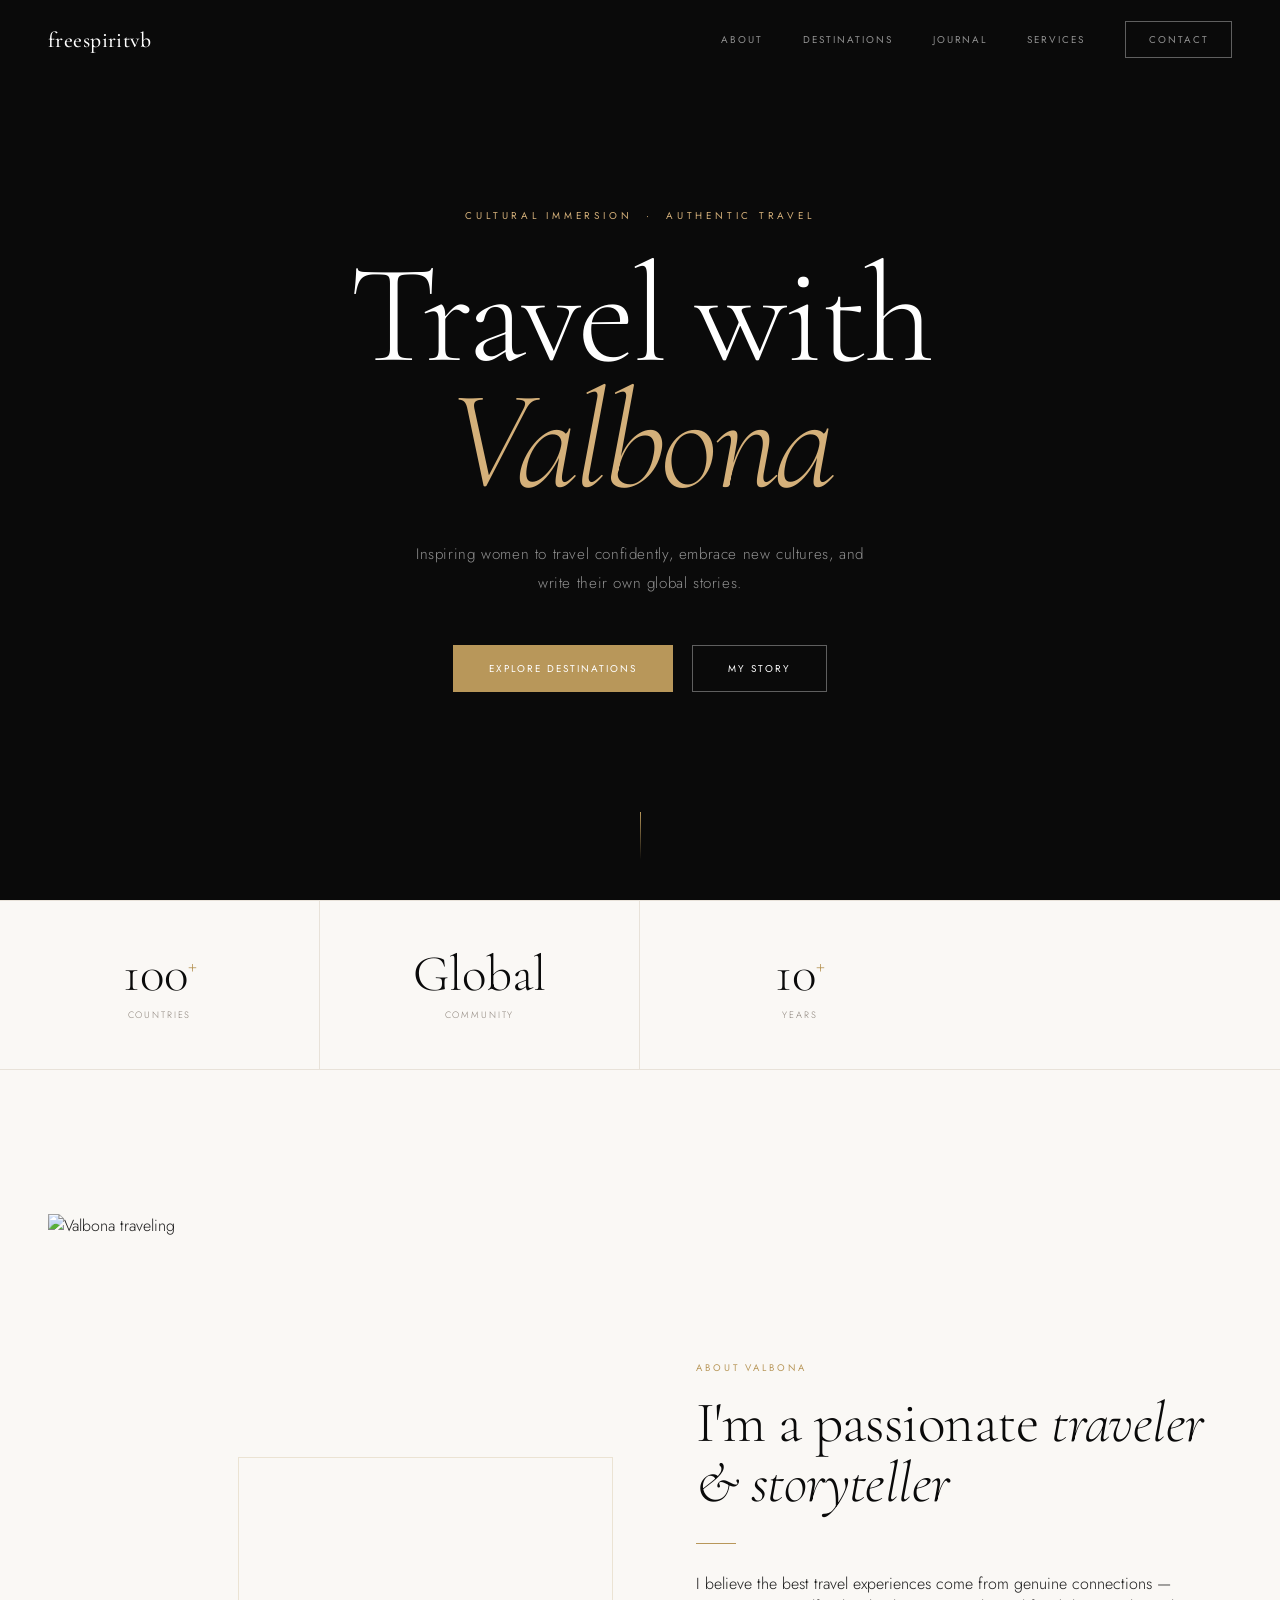
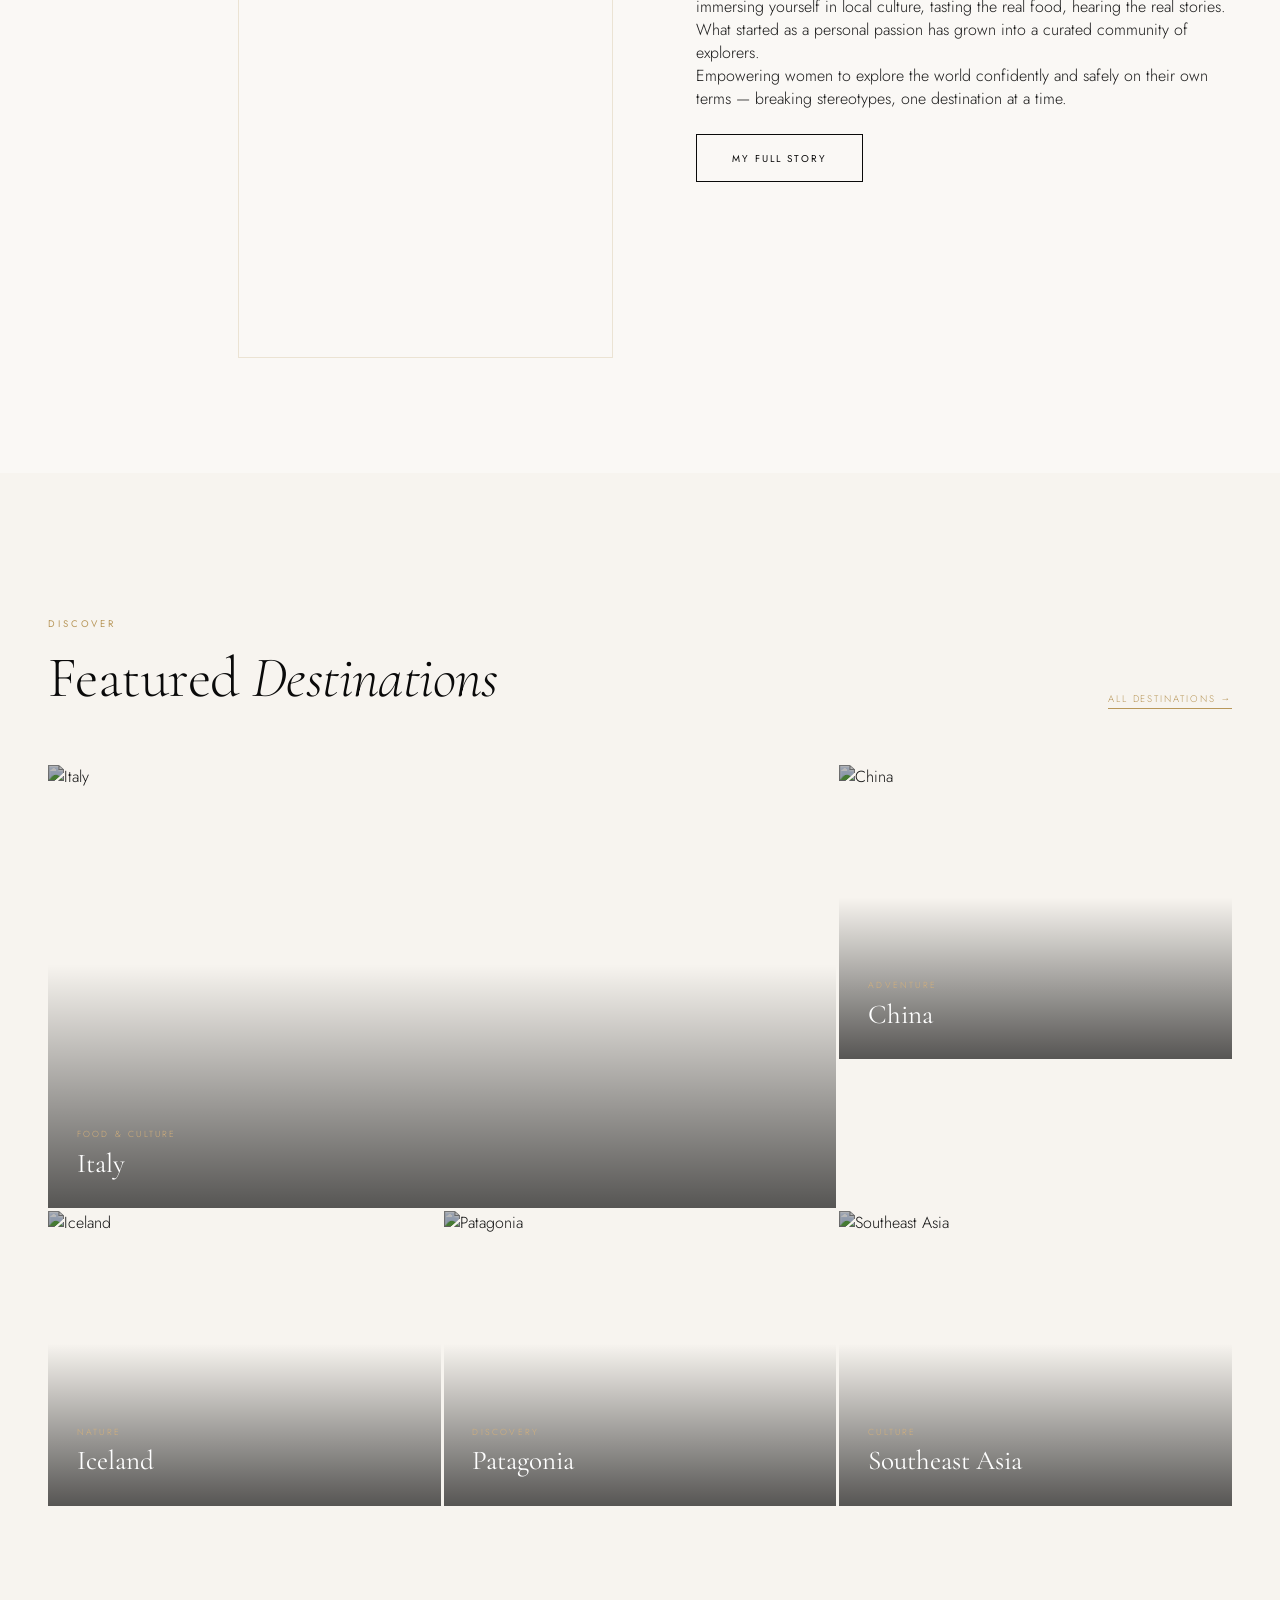
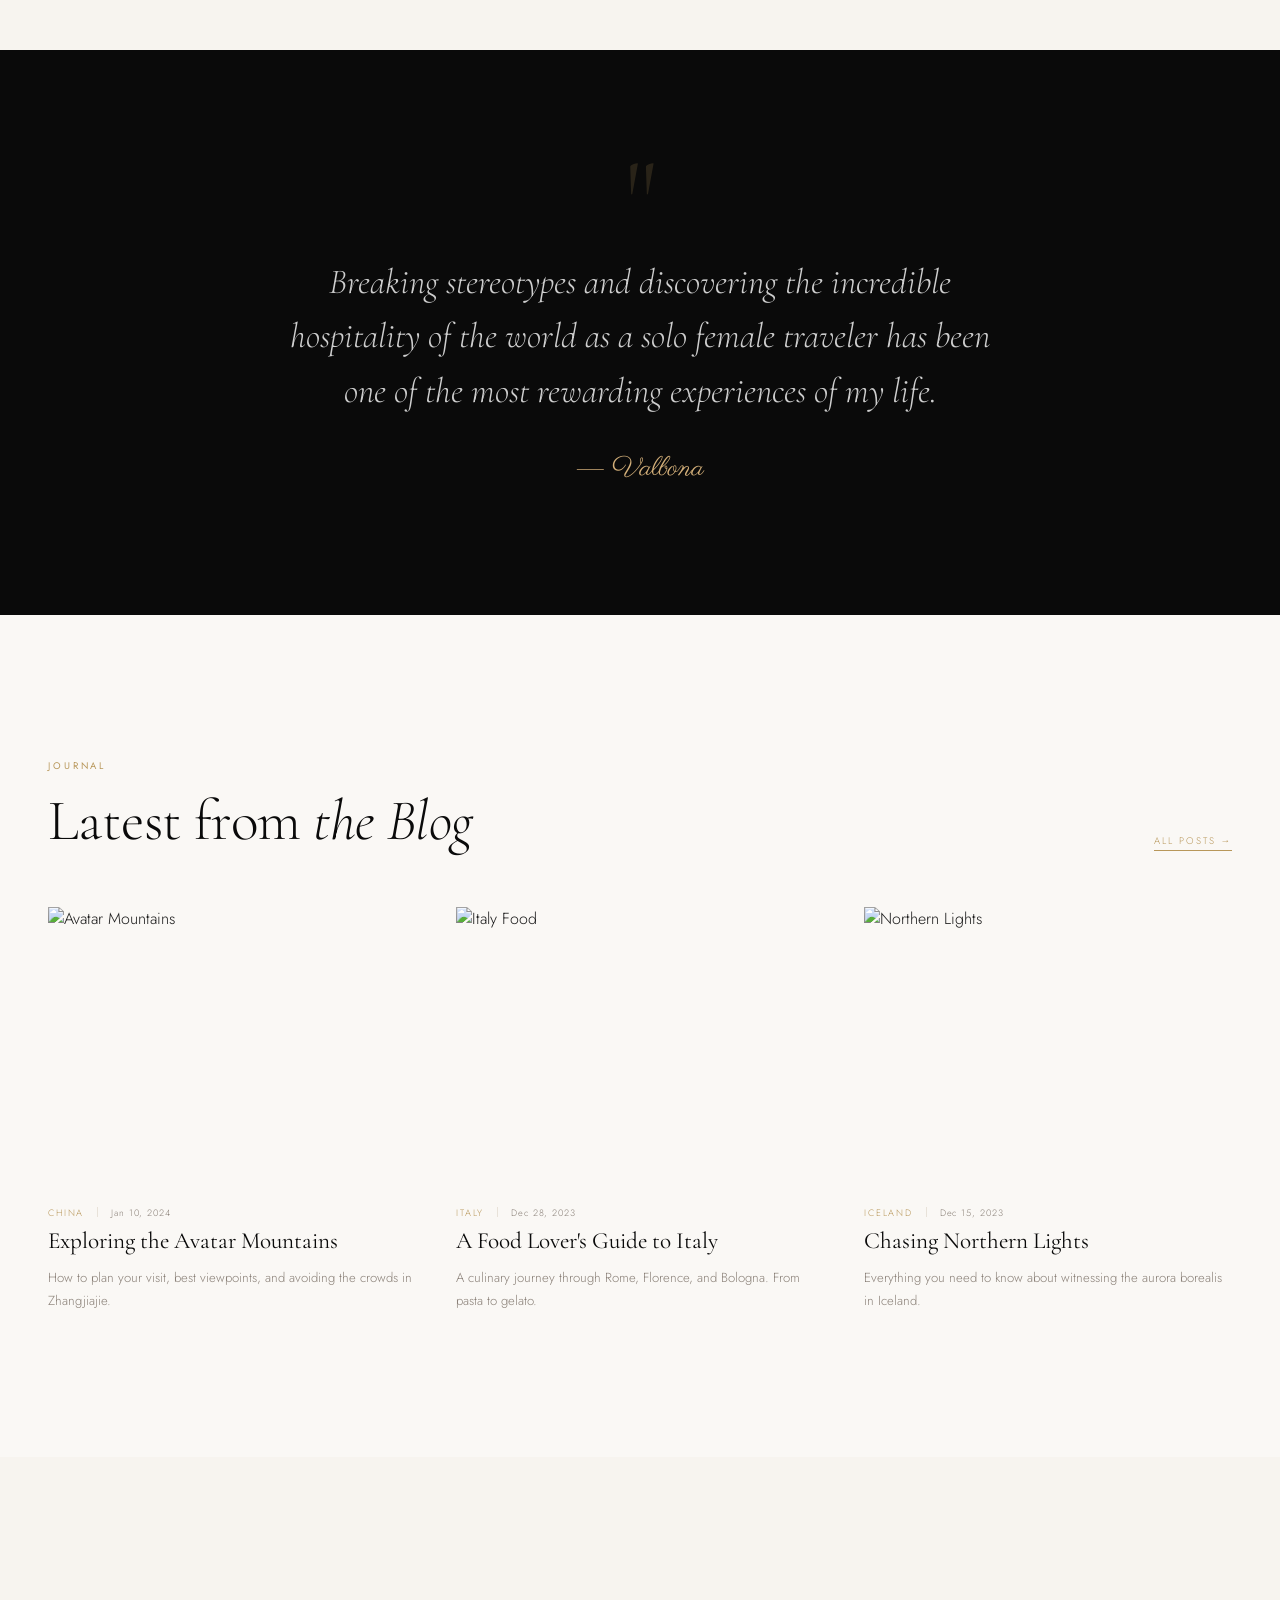
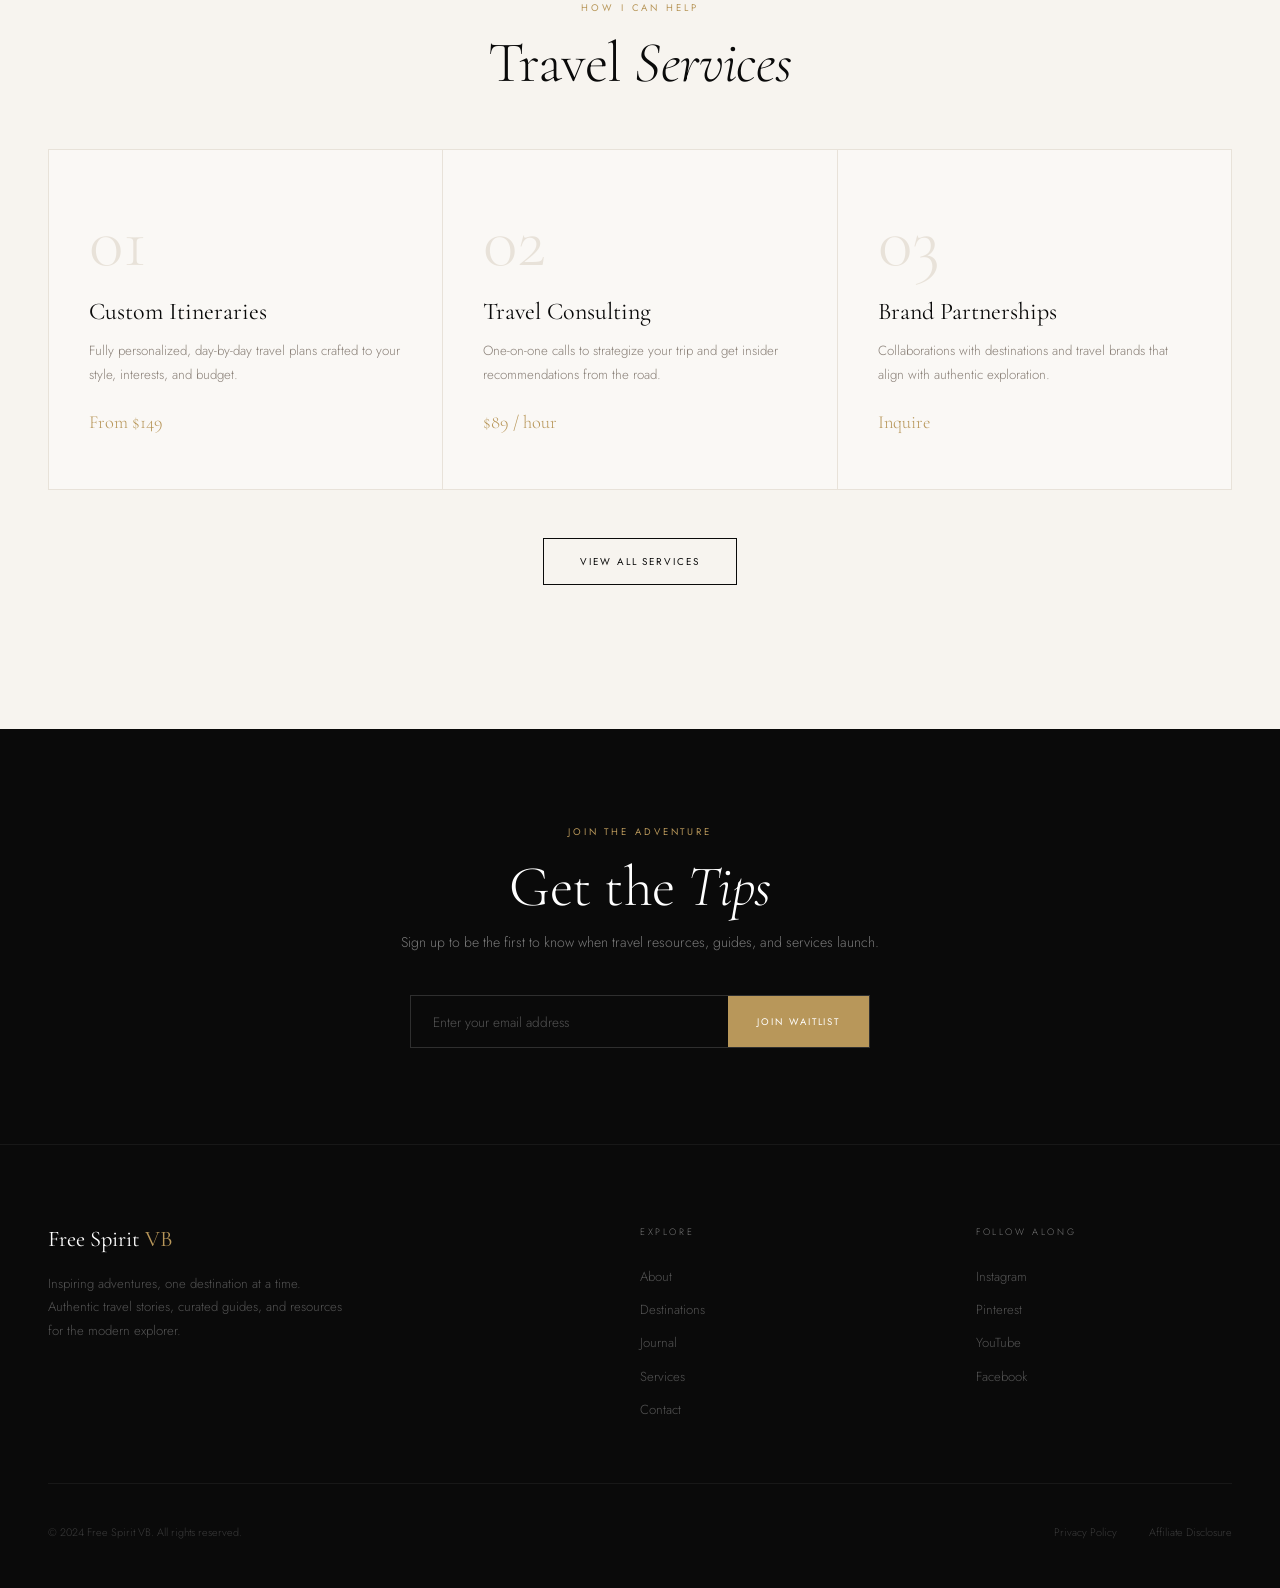
==== index.html @ 0a497895 "Update index.html" ====
<!DOCTYPE html>
<html lang="en">
<head>
  <meta charset="UTF-8" />
  <meta name="viewport" content="width=device-width, initial-scale=1.0" />
  <title> freespiritvb — Female Travel & Authentic Adventures</title>
  <meta name="description" content="Inspiring adventures, one destination at a time. Join Valbona as she explores the world's hidden gems." />
  <link rel="stylesheet" href="style.css" />
  <style>
    /* ---- HOME-SPECIFIC ---- */
    .hero {
      min-height: 100svh; position: relative;
      display: grid; place-items: center;
      overflow: hidden; background: var(--black);
    }
    .hero-bg {
      position: absolute; inset: 0;
      background: url('https://images.unsplash.com/photo-1517760444937-f6397edcbbcd?w=2200&q=80') center/cover;
      opacity: .42; transform: scale(1.06);
      transition: transform 8s ease-out;
    }
    .hero-bg.loaded { transform: scale(1); }
    .hero-overlay {
      position: absolute; inset: 0;
      background: linear-gradient(to bottom, rgba(10,10,10,.15) 0%, rgba(10,10,10,.5) 55%, rgba(10,10,10,.88) 100%);
    }
    .hero-content {
      position: relative; z-index: 10; text-align: center;
      padding: 0 2rem; max-width: 860px;
    }
    .hero-eyebrow {
      font-family: 'Jost', sans-serif; font-size: .62rem;
      font-weight: 400; letter-spacing: .38em; text-transform: uppercase;
      color: var(--gold-light); margin-bottom: 1.8rem;
      opacity: 0; animation: fadeUp 1s .3s forwards;
    }
    .hero-title {
      font-family: 'Cormorant Garamond', serif;
      font-size: clamp(4.5rem, 11vw, 10rem);
      font-weight: 300; color: #fff;
      letter-spacing: -.025em; line-height: .9;
      margin-bottom: 2.2rem;
      opacity: 0; animation: fadeUp 1s .5s forwards;
    }
    .hero-title em { font-style: italic; color: var(--gold-light); }
    .hero-sub {
      font-size: .95rem; font-weight: 300;
      color: rgba(255,255,255,.55); letter-spacing: .04em; line-height: 1.85;
      max-width: 480px; margin: 0 auto 3rem;
      opacity: 0; animation: fadeUp 1s .7s forwards;
    }
    .hero-actions {
      display: flex; gap: 1.2rem; justify-content: center; flex-wrap: wrap;
      opacity: 0; animation: fadeUp 1s .9s forwards;
    }
    .hero-scroll {
      position: absolute; bottom: 2.5rem; left: 50%;
      transform: translateX(-50%);
      display: flex; flex-direction: column; align-items: center; gap: .75rem;
      z-index: 10; opacity: 0; animation: fadeUp 1s 1.3s forwards;
    }
    .hero-scroll span { font-size: .58rem; letter-spacing: .25em; text-transform: uppercase; color: rgba(255,255,255,.35); }
    .scroll-line { width: 1px; height: 48px; background: linear-gradient(to bottom, var(--gold), transparent); animation: pulse 2.2s 1.5s infinite; }
    @keyframes pulse { 0%,100%{opacity:.3} 50%{opacity:1} }
    @keyframes fadeUp { from{opacity:0;transform:translateY(28px)} to{opacity:1;transform:none} }

    /* ---- INTRO STRIP ---- */
    .intro-strip {
      display: grid; grid-template-columns: repeat(4,1fr);
      border-top: 1px solid var(--stone-light);
      border-bottom: 1px solid var(--stone-light);
    }
    .intro-stat { padding: 3rem 2rem; text-align: center; border-right: 1px solid var(--stone-light); }
    .intro-stat:last-child { border-right: none; }
    .stat-num { font-family: 'Cormorant Garamond', serif; font-size: 3.2rem; font-weight: 300; color: var(--black); line-height: 1; }
    .stat-num sup { font-size: 1.4rem; color: var(--gold); }
    .stat-lbl { font-size: .58rem; letter-spacing: .2em; text-transform: uppercase; color: var(--text-muted); margin-top: .5rem; }

    /* ---- ABOUT PREVIEW ---- */
    .about-grid { display: grid; grid-template-columns: 1fr 1fr; gap: 7rem; align-items: center; }
    .about-img { aspect-ratio: 3/4; position: relative; }
    .about-img .img-zoom { width: 100%; height: 100%; }
    .about-img .img-zoom img { width: 100%; height: 100%; object-fit: cover; }
    .about-frame { position: absolute; bottom: -1.8rem; right: -1.8rem; width: 70%; height: 70%; border: 1px solid var(--border); z-index: -1; }
    .about-text p { font-size: .92rem; line-height: 1.9; color: var(--text-muted); margin-bottom: 1.4rem; }

    /* ---- FEATURED DEST ---- */
    .dest-mosaic { display: grid; grid-template-columns: 1fr 1fr 1fr; grid-template-rows: auto auto; gap: 3px; }
    .dest-tile { position: relative; overflow: hidden; cursor: none; }
    .dest-tile:first-child { grid-column: span 2; aspect-ratio: 16/9; }
    .dest-tile:not(:first-child) { aspect-ratio: 4/3; }
    .dest-tile img { width: 100%; height: 100%; object-fit: cover; transition: transform .9s cubic-bezier(.16,1,.3,1), filter .9s; filter: brightness(.72) saturate(.85); }
    .dest-tile:hover img { transform: scale(1.06); filter: brightness(.55) saturate(1.1); }
    .dest-overlay { position: absolute; inset: 0; background: linear-gradient(to top, rgba(0,0,0,.65) 0%, transparent 55%); }
    .dest-info { position: absolute; bottom: 0; left: 0; right: 0; padding: 1.8rem; }
    .dest-tag { font-size: .55rem; letter-spacing: .25em; text-transform: uppercase; color: var(--gold-light); display: block; margin-bottom: .4rem; }
    .dest-name { font-family: 'Cormorant Garamond', serif; font-size: 1.7rem; font-weight: 400; color: #fff; }

    /* ---- QUOTE ---- */
    .quote-bg { background: var(--black); text-align: center; padding: 8rem 2rem; }
    .quote-mark { font-family: 'Cormorant Garamond', serif; font-size: 7rem; line-height: .4; color: var(--gold); opacity: .18; display: block; margin-bottom: 2rem; }
    blockquote { font-family: 'Cormorant Garamond', serif; font-size: clamp(1.4rem, 2.8vw, 2.2rem); font-style: italic; font-weight: 300; color: rgba(255,255,255,.8); line-height: 1.55; max-width: 700px; margin: 0 auto 2rem; }
    .quote-sig { font-family: 'Parisienne', cursive; font-size: 1.7rem; color: var(--gold-light); }

    /* ---- BLOG PREVIEW ---- */
    .blog-grid { display: grid; grid-template-columns: repeat(3,1fr); gap: 2.5rem; }
    .post-img { aspect-ratio: 4/3; margin-bottom: 1.4rem; }
    .post-img img { width: 100%; height: 100%; object-fit: cover; transition: transform .7s cubic-bezier(.16,1,.3,1); }
    .post-card:hover .post-img img { transform: scale(1.04); }
    .post-meta { display: flex; gap: .8rem; align-items: center; margin-bottom: .6rem; }
    .post-cat { font-size: .58rem; letter-spacing: .2em; text-transform: uppercase; color: var(--gold); }
    .post-sep { width: 1px; height: 10px; background: var(--stone-light); }
    .post-date { font-size: .58rem; letter-spacing: .1em; color: var(--text-muted); }
    .post-title { font-family: 'Cormorant Garamond', serif; font-size: 1.45rem; font-weight: 400; color: var(--black); line-height: 1.2; margin-bottom: .6rem; transition: color .3s; }
    .post-card:hover .post-title { color: var(--gold); }
    .post-excerpt { font-size: .82rem; line-height: 1.8; color: var(--text-muted); font-weight: 300; }

    /* ---- SERVICES PREVIEW ---- */
    .services-row { display: grid; grid-template-columns: repeat(3,1fr); gap: 1px; background: var(--stone-light); border: 1px solid var(--stone-light); }
    .svc-card { background: var(--warm-white); padding: 3.5rem 2.5rem; transition: background .3s; }
    .svc-card:hover { background: var(--off-white); }
    .svc-num { font-family: 'Cormorant Garamond', serif; font-size: 4.5rem; font-weight: 300; color: var(--stone-light); line-height: 1; display: block; margin-bottom: 1.2rem; transition: color .3s; }
    .svc-card:hover .svc-num { color: var(--gold); opacity: .35; }
    .svc-title { font-family: 'Cormorant Garamond', serif; font-size: 1.5rem; font-weight: 400; color: var(--black); margin-bottom: .8rem; }
    .svc-desc { font-size: .83rem; line-height: 1.8; color: var(--text-muted); margin-bottom: 1.5rem; font-weight: 300; }
    .svc-price { font-family: 'Cormorant Garamond', serif; font-size: 1.15rem; color: var(--gold); }

    @media (max-width: 1024px) {
      .about-grid { grid-template-columns: 1fr; gap: 3.5rem; }
      .about-frame { display: none; }
    }
    @media (max-width: 768px) {
      .intro-strip { grid-template-columns: repeat(2,1fr); }
      .intro-stat:nth-child(2) { border-right: none; }
      .intro-stat:nth-child(1), .intro-stat:nth-child(2) { border-bottom: 1px solid var(--stone-light); }
      .dest-mosaic { grid-template-columns: 1fr; }
      .dest-tile:first-child { grid-column: span 1; aspect-ratio: 4/3; }
      .blog-grid { grid-template-columns: 1fr; }
      .services-row { grid-template-columns: 1fr; }
      .hero-title { font-size: clamp(3.5rem,14vw,5rem); }
    }
  </style>
</head>
<body>

 

  <!-- NAV -->
  <nav id="nav" class="nav-light">
    <a href="index.html" class="nav-logo"> freespiritvb</a>
    <div class="nav-links">
      <a href="about.html">About</a>
      <a href="destinations.html">Destinations</a>
      <a href="journal.html">Journal</a>
      <a href="services.html">Services</a>
      <a href="contact.html" class="nav-cta">Contact</a>
    </div>
    <button class="menu-btn" id="menu-btn"><span></span><span></span></button>
  </nav>

  <div id="mobile-menu">
    <button id="mob-close" class="mob-close">✕</button>
    <a href="about.html">About</a>
    <a href="destinations.html">Destinations</a>
    <a href="journal.html">Journal</a>
    <a href="services.html">Services</a>
    <a href="contact.html">Contact</a>
  </div>

  <!-- HERO -->
  <section class="hero">
    <div class="hero-bg" id="hero-bg"></div>
    <div class="hero-overlay"></div>
    <div class="hero-content">
      <p class="hero-eyebrow"> Cultural Immersion &nbsp;·&nbsp; Authentic Travel </p>
      <h1 class="hero-title"> Travel with <em> Valbona </em> </h1>
      <p class="hero-sub"> Inspiring women to travel confidently, embrace new cultures, and write their own global stories. </p>
      <div class="hero-actions">
        <a href="destinations.html" class="btn btn-gold">Explore Destinations</a>
        <a href="about.html" class="btn btn-outline-light">My Story</a>
      </div>
    </div>
    <div class="hero-scroll">

      <div class="scroll-line"></div>
    </div>
  </section>

  <!-- STAT STRIP -->
  <div class="intro-strip reveal">
    <div class="intro-stat"><div class="stat-num">100<sup>+</sup></div><div class="stat-lbl">Countries</div></div>
    <div class="intro-stat"><div class="stat-num">Global<sup></sup></div><div class="stat-lbl">Community</div></div>
    <div class="intro-stat"><div class="stat-num">10<sup>+</sup></div><div class="stat-lbl">Years</div></div>
  </div>

  <!-- ABOUT PREVIEW -->
  <section class="section-pad">
    <div class="container">
      <div class="about-grid">
        <div class="about-img reveal">
          <div class="img-zoom">
            <img src="https://images.unsplash.com/photo-1500835556837-99ac94a94552?w=900&q=85" alt="Valbona traveling" loading="lazy" />
          </div>
          <div class="about-frame"></div>
        </div>
        <div class="reveal rv1">
          <span class="eyebrow">About Valbona</span>
          <h2 class="section-title">I'm a passionate <em>traveler & storyteller</em></h2>
          <span class="gold-line"></span>
          <p>I believe the best travel experiences come from genuine connections — immersing yourself in local culture, tasting the real food, hearing the real stories. What started as a personal passion has grown into a curated community of explorers.</p>
          <p>Empowering women to explore the world confidently and safely on their own terms — breaking stereotypes, one destination at a time.</p>
          <a href="about.html" class="btn btn-outline" style="margin-top:1.5rem;">My Full Story</a>
        </div>
      </div>
    </div>
  </section>

  <!-- DESTINATIONS PREVIEW -->
  <section class="section-pad bg-off">
    <div class="container">
      <div style="display:flex;align-items:flex-end;justify-content:space-between;margin-bottom:3.5rem;" class="reveal">
        <div>
          <span class="eyebrow">Discover</span>
          <h2 class="section-title">Featured <em>Destinations</em></h2>
        </div>
        <a href="destinations.html" style="font-size:.6rem;letter-spacing:.2em;text-transform:uppercase;color:var(--gold);border-bottom:1px solid var(--gold);padding-bottom:2px;white-space:nowrap;">All Destinations →</a>
      </div>
    </div>
    <div style="max-width:var(--max-w);margin:0 auto;padding:0 var(--pad-x);">
      <div class="dest-mosaic reveal">
        <div class="dest-tile">
          <img src="https://images.unsplash.com/photo-1498550740806-26de5cc93f5b?w=1200&q=80" alt="Italy" loading="lazy"/>
          <div class="dest-overlay"></div>
          <div class="dest-info"><span class="dest-tag">Food & Culture</span><div class="dest-name">Italy</div></div>
        </div>
        <div class="dest-tile">
          <img src="https://images.unsplash.com/photo-1508804185872-d7badad00f7d?w=700&q=80" alt="China" loading="lazy"/>
          <div class="dest-overlay"></div>
          <div class="dest-info"><span class="dest-tag">Adventure</span><div class="dest-name">China</div></div>
        </div>
        <div class="dest-tile">
          <img src="https://images.unsplash.com/photo-1504829857797-ddff29c27927?w=700&q=80" alt="Iceland" loading="lazy"/>
          <div class="dest-overlay"></div>
          <div class="dest-info"><span class="dest-tag">Nature</span><div class="dest-name">Iceland</div></div>
        </div>
        <div class="dest-tile">
          <img src="https://images.unsplash.com/photo-1531482615713-2afd69097998?w=700&q=80" alt="Patagonia" loading="lazy"/>
          <div class="dest-overlay"></div>
          <div class="dest-info"><span class="dest-tag">Discovery</span><div class="dest-name">Patagonia</div></div>
        </div>
        <div class="dest-tile">
          <img src="https://images.unsplash.com/photo-1552733407-5d5c46c3bb3b?w=700&q=80" alt="Southeast Asia" loading="lazy"/>
          <div class="dest-overlay"></div>
          <div class="dest-info"><span class="dest-tag">Culture</span><div class="dest-name">Southeast Asia</div></div>
        </div>
      </div>
    </div>
  </section>

  <!-- QUOTE -->
  <div class="quote-bg reveal">
    <span class="quote-mark">"</span>
    <blockquote>Breaking stereotypes and discovering the incredible hospitality of the world as a solo female traveler has been one of the most rewarding experiences of my life.</blockquote>
    <p class="quote-sig">— Valbona</p>
  </div>

  <!-- BLOG PREVIEW -->
  <section class="section-pad">
    <div class="container">
      <div style="display:flex;align-items:flex-end;justify-content:space-between;margin-bottom:3.5rem;" class="reveal">
        <div>
          <span class="eyebrow">Journal</span>
          <h2 class="section-title">Latest from <em>the Blog</em></h2>
        </div>
        <a href="journal.html" style="font-size:.6rem;letter-spacing:.2em;text-transform:uppercase;color:var(--gold);border-bottom:1px solid var(--gold);padding-bottom:2px;white-space:nowrap;">All Posts →</a>
      </div>
      <div class="blog-grid reveal">
        <article class="post-card">
          <div class="post-img img-zoom"><img src="https://images.unsplash.com/photo-1476514525535-07fb3b4ae5f1?w=600&q=80" alt="Avatar Mountains" loading="lazy"/></div>
          <div class="post-meta"><span class="post-cat">China</span><span class="post-sep"></span><span class="post-date">Jan 10, 2024</span></div>
          <h3 class="post-title">Exploring the Avatar Mountains</h3>
          <p class="post-excerpt">How to plan your visit, best viewpoints, and avoiding the crowds in Zhangjiajie.</p>
        </article>
        <article class="post-card">
          <div class="post-img img-zoom"><img src="https://images.unsplash.com/photo-1559334413-42321e13873f?w=600&q=80" alt="Italy Food" loading="lazy"/></div>
          <div class="post-meta"><span class="post-cat">Italy</span><span class="post-sep"></span><span class="post-date">Dec 28, 2023</span></div>
          <h3 class="post-title">A Food Lover's Guide to Italy</h3>
          <p class="post-excerpt">A culinary journey through Rome, Florence, and Bologna. From pasta to gelato.</p>
        </article>
        <article class="post-card">
          <div class="post-img img-zoom"><img src="https://images.unsplash.com/photo-1531366936337-7c912a4589a7?w=600&q=80" alt="Northern Lights" loading="lazy"/></div>
          <div class="post-meta"><span class="post-cat">Iceland</span><span class="post-sep"></span><span class="post-date">Dec 15, 2023</span></div>
          <h3 class="post-title">Chasing Northern Lights</h3>
          <p class="post-excerpt">Everything you need to know about witnessing the aurora borealis in Iceland.</p>
        </article>
      </div>
    </div>
  </section>

  <!-- SERVICES PREVIEW -->
  <section class="section-pad bg-off">
    <div class="container">
      <div style="text-align:center;margin-bottom:3.5rem;" class="reveal">
        <span class="eyebrow">How I Can Help</span>
        <h2 class="section-title">Travel <em>Services</em></h2>
      </div>
      <div class="services-row reveal">
        <div class="svc-card"><span class="svc-num">01</span><div class="svc-title">Custom Itineraries</div><p class="svc-desc">Fully personalized, day-by-day travel plans crafted to your style, interests, and budget.</p><div class="svc-price">From $149</div></div>
        <div class="svc-card"><span class="svc-num">02</span><div class="svc-title">Travel Consulting</div><p class="svc-desc">One-on-one calls to strategize your trip and get insider recommendations from the road.</p><div class="svc-price">$89 / hour</div></div>
        <div class="svc-card"><span class="svc-num">03</span><div class="svc-title">Brand Partnerships</div><p class="svc-desc">Collaborations with destinations and travel brands that align with authentic exploration.</p><div class="svc-price">Inquire</div></div>
      </div>
      <div style="text-align:center;margin-top:3rem;" class="reveal">
        <a href="services.html" class="btn btn-outline">View All Services</a>
      </div>
    </div>
  </section>

  <!-- NEWSLETTER -->
  <div class="newsletter-strip reveal">
    <div class="container">
      <span class="eyebrow" style="color:var(--gold);">Join the Adventure</span>
      <h2 class="section-title" style="color:#fff;margin-bottom:.8rem;">Get the <em>Tips</em></h2>
      <p>Sign up to be the first to know when travel resources, guides, and services launch.</p>
      <div class="newsletter-form">
        <input type="email" placeholder="Enter your email address" />
        <button type="button">Join Waitlist</button>
      </div>
    </div>
  </div>

  <!-- FOOTER -->
  <footer>
    <div class="footer-inner">
      <div class="footer-grid">
        <div>
          <a href="index.html" class="footer-logo">Free Spirit <span class="accent">VB</span></a>
          <p class="footer-desc">Inspiring adventures, one destination at a time. Authentic travel stories, curated guides, and resources for the modern explorer.</p>
        </div>
        <div>
          <div class="footer-heading">Explore</div>
          <div class="footer-links">
            <a href="about.html">About</a>
            <a href="destinations.html">Destinations</a>
            <a href="journal.html">Journal</a>
            <a href="services.html">Services</a>
            <a href="contact.html">Contact</a>
          </div>
        </div>
        <div>
          <div class="footer-heading">Follow Along</div>
          <div class="footer-links">
            <a href="#">Instagram</a>
            <a href="#">Pinterest</a>
            <a href="#">YouTube</a>
            <a href="#">Facebook</a>
          </div>
        </div>
      </div>
      <div class="footer-bottom">
        <p class="footer-copy">&copy; 2024 Free Spirit VB. All rights reserved.</p>
        <div class="footer-legal"><a href="#">Privacy Policy</a><a href="#">Affiliate Disclosure</a></div>
      </div>
    </div>
  </footer>

  <script src="main.js"></script>
  <script>
    const bg = document.getElementById('hero-bg');
    if (bg) setTimeout(() => bg.classList.add('loaded'), 80);
    window.addEventListener('scroll', () => {
      if (bg && window.scrollY < window.innerHeight) {
        bg.style.transform = `translateY(${window.scrollY * 0.28}px) scale(1)`;
      }
    }, { passive: true });
  </script>
</body>
</html>
---- style.css ----
/* ============================================
   FREE SPIRIT VB — Shared Styles
   Modern Minimalist Luxury
   ============================================ */

@import url('https://fonts.googleapis.com/css2?family=Cormorant+Garamond:ital,wght@0,300;0,400;0,500;0,600;1,300;1,400;1,500&family=Jost:wght@200;300;400;500&family=Parisienne&display=swap');

/* ===== RESET & BASE ===== */
*, *::before, *::after { box-sizing: border-box; margin: 0; padding: 0; }
html { scroll-behavior: smooth; font-size: 16px; }
body {
  font-family: 'Jost', sans-serif;
  font-weight: 300;
  color: var(--text);
  background: var(--warm-white);
  -webkit-font-smoothing: antialiased;
  cursor: url('data:image/svg+xml;utf8,<svg xmlns="http://www.w3.org/2000/svg" width="24" height="24" viewBox="0 0 24 24"><path d="M 2 2 L 14 14 L 9 14 L 12 21 L 9 22 L 6 15 L 2 19 Z" fill="white" stroke="rgba(0,0,0,0.25)" stroke-width="1"/></svg>') 2 2, auto !important;
}

/* Use the standard OS pointing hand for links and buttons */
a, button, [role="button"], input, select, textarea {
  cursor: pointer !important;
}
img { display: block; max-width: 100%; }
a { text-decoration: none; }
::selection { background: var(--gold); color: #fff; }

/* ===== TOKENS ===== */
:root {
  --black:       #0a0a0a;
  --off-white:   #f7f4ef;
  --warm-white:  #faf8f5;
  --stone:       #c8bfb0;
  --stone-light: #e8e2d9;
  --gold:        #b8975a;
  --gold-light:  #d4b07a;
  --text:        #1a1a1a;
  --text-muted:  #8a8078;
  --border:      rgba(184,151,90,0.22);

  --nav-h: 80px;
  --max-w: 1280px;
  --pad-x: 3rem;
  --section: 9rem;
  --section-sm: 6rem;
}

/* ===== TYPOGRAPHY ===== */
h1, h2, h3, h4 { font-family: 'Cormorant Garamond', serif; font-weight: 400; }
.script  { font-family: 'Parisienne', cursive; }

.eyebrow {
  display: block;
  font-family: 'Jost', sans-serif;
  font-size: 0.6rem;
  font-weight: 400;
  letter-spacing: 0.3em;
  text-transform: uppercase;
  color: var(--gold);
  margin-bottom: 1.1rem;
}
.section-title {
  font-size: clamp(2.2rem, 4.5vw, 4rem);
  font-weight: 300;
  line-height: 1.05;
  letter-spacing: -0.01em;
  color: var(--black);
}
.section-title em { font-style: italic; }
.gold-line {
  display: block;
  width: 40px;
  height: 1px;
  background: var(--gold);
  margin: 1.8rem 0;
}
.lead {
  font-size: 0.95rem;
  line-height: 1.9;
  color: var(--text-muted);
  font-weight: 300;
}

/* ===== LAYOUT ===== */
.container {
  max-width: var(--max-w);
  margin: 0 auto;
  padding: 0 var(--pad-x);
}
.section-pad  { padding: var(--section) 0; }
.section-sm   { padding: var(--section-sm) 0; }
.bg-off       { background: var(--off-white); }
.bg-dark      { background: var(--black); }

/* ===== CUSTOM CURSOR ===== */
.cursor {
  width: 8px; height: 8px;
  background: var(--gold);
  border-radius: 50%;
  position: fixed; top: 0; left: 0;
  pointer-events: none; z-index: 9999;
  transform: translate(-50%,-50%);
  transition: width .3s, height .3s;
  mix-blend-mode: multiply;
}
.cursor-ring {
  width: 34px; height: 34px;
  border: 1px solid var(--gold);
  border-radius: 50%;
  position: fixed; top: 0; left: 0;
  pointer-events: none; z-index: 9998;
  transform: translate(-50%,-50%);
  transition: all .12s ease;
  opacity: .45;
}

/* ===== NAVIGATION ===== */
#nav {
  position: fixed; top: 0; inset-inline: 0;
  z-index: 200;
  height: var(--nav-h);
  display: flex; align-items: center; justify-content: space-between;
  padding: 0 var(--pad-x);
  transition: background .5s, border-color .5s;
  border-bottom: 1px solid transparent;
}
#nav.scrolled {
  background: rgba(250,248,245,.93);
  backdrop-filter: blur(20px);
  border-color: var(--border);
}
#nav.scrolled .nav-logo { color: var(--black); }
#nav.scrolled .nav-links a { color: var(--text-muted); }
#nav.scrolled .nav-links a:hover { color: var(--black); }
#nav.scrolled .nav-cta { border-color: var(--black); color: var(--black); }

/* Light (over dark hero) */
.nav-light .nav-logo { color: #fff; }
.nav-light .nav-logo .accent { color: var(--gold-light); }
.nav-light .nav-links a { color: rgba(255,255,255,.55); }
.nav-light .nav-links a:hover { color: #fff; }
.nav-light .nav-cta { border-color: rgba(255,255,255,.35); color: #fff; }
.nav-light .menu-btn span { background: #fff; }

/* Dark (over light bg) */
.nav-dark .nav-logo { color: var(--black); }
.nav-dark .nav-logo .accent { color: var(--gold); }
.nav-dark .nav-links a { color: var(--text-muted); }
.nav-dark .nav-links a:hover { color: var(--black); }
.nav-dark .nav-cta { border-color: var(--black); color: var(--black); }
.nav-dark .menu-btn span { background: var(--black); }

.nav-logo {
  font-family: 'Cormorant Garamond', serif;
  font-size: 1.35rem;
  font-weight: 500;
  letter-spacing: .02em;
  color: #fff;
  transition: color .3s;
}
.nav-logo .accent { color: var(--gold-light); }
.nav-links { display: flex; align-items: center; gap: 2.5rem; }
.nav-links a {
  font-size: 0.62rem;
  font-weight: 400;
  letter-spacing: .2em;
  text-transform: uppercase;
  color: rgba(255,255,255,.55);
  transition: color .3s;
  position: relative;
}
.nav-links a::after {
  content: '';
  position: absolute; bottom: -2px; left: 0; right: 0;
  height: 1px; background: var(--gold);
  transform: scaleX(0); transform-origin: left;
  transition: transform .3s cubic-bezier(.16,1,.3,1);
}
.nav-links a:hover::after, .nav-links a.active::after { transform: scaleX(1); }
.nav-links a.active { color: inherit; }
.nav-cta {
  font-size: 0.62rem;
  font-weight: 400;
  letter-spacing: .2em;
  text-transform: uppercase;
  color: #fff;
  border: 1px solid rgba(255,255,255,.35);
  padding: .6rem 1.4rem;
  transition: all .3s;
  
}
.nav-cta:hover { background: #fff; color: var(--black) !important; }
.nav-cta::after { display: none !important; }

/* Mobile menu btn */
.menu-btn {
  display: none; flex-direction: column; gap: 5px;
  background: none; border: none;  padding: 4px;
}
.menu-btn span { display: block; width: 22px; height: 1px; background: #fff; transition: all .3s; }
#mobile-menu {
  display: none; position: fixed; inset: 0; z-index: 199;
  background: var(--off-white);
  padding: 7rem 2rem 3rem;
  flex-direction: column; gap: 2rem;
}
#mobile-menu.open { display: flex; }
#mobile-menu a {
  font-family: 'Cormorant Garamond', serif;
  font-size: 2.8rem; font-weight: 300;
  color: var(--black);
  transition: color .3s;
}
#mobile-menu a:hover { color: var(--gold); }
#mobile-menu .mob-close {
  position: absolute; top: 2rem; right: 2rem;
  font-size: 1.5rem; color: var(--text-muted); 
  background: none; border: none;
}

/* ===== PAGE HERO (inner pages) ===== */
.page-hero {
  min-height: 55vh;
  display: flex; align-items: flex-end;
  position: relative; overflow: hidden;
  background: var(--black);
  padding-bottom: 5rem;
}
.page-hero-bg {
  position: absolute; inset: 0;
  background-size: cover; background-position: center;
  opacity: .4;
}
.page-hero-overlay {
  position: absolute; inset: 0;
  background: linear-gradient(to bottom, rgba(10,10,10,.25) 0%, rgba(10,10,10,.65) 100%);
}
.page-hero-content {
  position: relative; z-index: 1;
}
.page-hero-content .eyebrow { color: var(--gold-light); }
.page-hero-content .section-title { color: #fff; font-size: clamp(3rem, 7vw, 6.5rem); }

/* ===== BUTTONS ===== */
.btn {
  display: inline-flex; align-items: center; gap: .5rem;
  font-family: 'Jost', sans-serif;
  font-size: 0.62rem;
  font-weight: 400;
  letter-spacing: .2em;
  text-transform: uppercase;
  padding: .95rem 2.2rem;

  transition: all .35s cubic-bezier(.16,1,.3,1);
}
.btn-gold  { background: var(--gold); color: #fff; border: 1px solid var(--gold); }
.btn-gold:hover { background: var(--gold-light); border-color: var(--gold-light); transform: translateY(-2px); }
.btn-dark  { background: var(--black); color: #fff; border: 1px solid var(--black); }
.btn-dark:hover { background: #222; transform: translateY(-2px); }
.btn-outline { border: 1px solid var(--black); color: var(--black); }
.btn-outline:hover { background: var(--black); color: #fff; }
.btn-outline-light { border: 1px solid rgba(255,255,255,.35); color: #fff; }
.btn-outline-light:hover { background: #fff; color: var(--black); }

/* ===== SCROLL REVEAL ===== */
.reveal {
  opacity: 0; transform: translateY(22px);
  transition: opacity .8s cubic-bezier(.16,1,.3,1), transform .8s cubic-bezier(.16,1,.3,1);
}
.reveal.visible { opacity: 1; transform: none; }
.rv1 { transition-delay: .1s; }
.rv2 { transition-delay: .2s; }
.rv3 { transition-delay: .3s; }
.rv4 { transition-delay: .4s; }

/* ===== NEWSLETTER STRIP ===== */
.newsletter-strip {
  background: var(--black);
  text-align: center;
  padding: 6rem 2rem;
}
.newsletter-strip .section-title { color: #fff; margin-bottom: 1rem; }
.newsletter-strip p { color: rgba(255,255,255,.45); font-size: .88rem; line-height: 1.8; max-width: 480px; margin: 0 auto 2.5rem; }
.newsletter-form {
  display: flex; max-width: 460px; margin: 0 auto;
  border: 1px solid rgba(255,255,255,.15);
}
.newsletter-form input {
  flex: 1; background: transparent; border: none;
  color: #fff; font-family: 'Jost', sans-serif;
  font-size: .85rem; font-weight: 300;
  padding: .95rem 1.4rem; outline: none;
}
.newsletter-form input::placeholder { color: rgba(255,255,255,.3); }
.newsletter-form button {
  background: var(--gold); border: none; color: #fff;
  padding: .95rem 1.8rem;
  font-family: 'Jost', sans-serif; font-size: .6rem;
  letter-spacing: .2em; text-transform: uppercase; font-weight: 400;
 transition: background .3s; white-space: nowrap;
}
.newsletter-form button:hover { background: var(--gold-light); }

/* ===== FOOTER ===== */
footer {
  background: var(--black);
  border-top: 1px solid rgba(255,255,255,.06);
  padding: 5rem var(--pad-x) 3rem;
}
.footer-inner {
  max-width: var(--max-w); margin: 0 auto;
}
.footer-grid {
  display: grid; grid-template-columns: 2fr 1fr 1fr;
  gap: 5rem; margin-bottom: 4rem;
}
.footer-logo {
  font-family: 'Cormorant Garamond', serif;
  font-size: 1.4rem; font-weight: 400;
  color: #fff; display: block; margin-bottom: 1.25rem;
}
.footer-logo .accent { color: var(--gold); }
.footer-desc { font-size: .82rem; line-height: 1.8; color: rgba(255,255,255,.3); max-width: 300px; font-weight: 300; }
.footer-heading { font-size: .58rem; letter-spacing: .28em; text-transform: uppercase; color: rgba(255,255,255,.45); margin-bottom: 1.8rem; }
.footer-links { display: flex; flex-direction: column; gap: .9rem; }
.footer-links a { font-size: .82rem; color: rgba(255,255,255,.3); transition: color .3s; font-weight: 300; }
.footer-links a:hover { color: var(--gold-light); }
.footer-bottom {
  padding-top: 2.5rem;
  border-top: 1px solid rgba(255,255,255,.06);
  display: flex; align-items: center; justify-content: space-between;
}
.footer-copy { font-size: .68rem; color: rgba(255,255,255,.2); }
.footer-legal { display: flex; gap: 2rem; }
.footer-legal a { font-size: .68rem; color: rgba(255,255,255,.2); transition: color .3s; }
.footer-legal a:hover { color: var(--gold); }

/* ===== FAQ ===== */
.faq-item { border-bottom: 1px solid var(--stone-light); }
.faq-item:first-child { border-top: 1px solid var(--stone-light); }
.faq-btn {
  width: 100%; display: flex; align-items: center; justify-content: space-between;
  padding: 1.8rem 0; background: none; border: none; text-align: left;
}
.faq-question { font-family: 'Cormorant Garamond', serif; font-size: 1.25rem; font-weight: 400; color: var(--black); }
.faq-icon { font-size: 1.2rem; color: var(--gold); transition: transform .3s; flex-shrink: 0; margin-left: 2rem; font-weight: 300; }
.faq-icon.open { transform: rotate(45deg); }
.faq-body {
  display: grid; grid-template-rows: 0fr;
  transition: grid-template-rows .4s cubic-bezier(.16,1,.3,1);
}
.faq-body.open { grid-template-rows: 1fr; }
.faq-body > div { overflow: hidden; }
.faq-body p { padding-bottom: 1.8rem; font-size: .85rem; line-height: 1.9; color: var(--text-muted); font-weight: 300; max-width: 600px; }

/* ===== CARD HELPERS ===== */
.img-zoom { overflow: hidden; }
.img-zoom img { transition: transform .8s cubic-bezier(.16,1,.3,1); }
.img-zoom:hover img { transform: scale(1.05); }

/* ===== RESPONSIVE ===== */
@media (max-width: 1024px) {
  :root { --pad-x: 2rem; }
  .footer-grid { grid-template-columns: 1fr 1fr; gap: 3rem; }
}
@media (max-width: 768px) {
  :root { --pad-x: 1.5rem; --section: 5rem; --section-sm: 4rem; }
  .menu-btn { display: flex; }
  .nav-links { display: none; }
  body { cursor: auto; }
  .cursor, .cursor-ring { display: none; }
  .footer-grid { grid-template-columns: 1fr; gap: 2.5rem; }
  .footer-bottom { flex-direction: column; gap: 1rem; text-align: center; }
  footer { padding: 4rem var(--pad-x) 2.5rem; }
  .newsletter-form { flex-direction: column; border: none; }
  .newsletter-form input { border: 1px solid rgba(255,255,255,.15); }
  .newsletter-form button { padding: 1rem; }
}
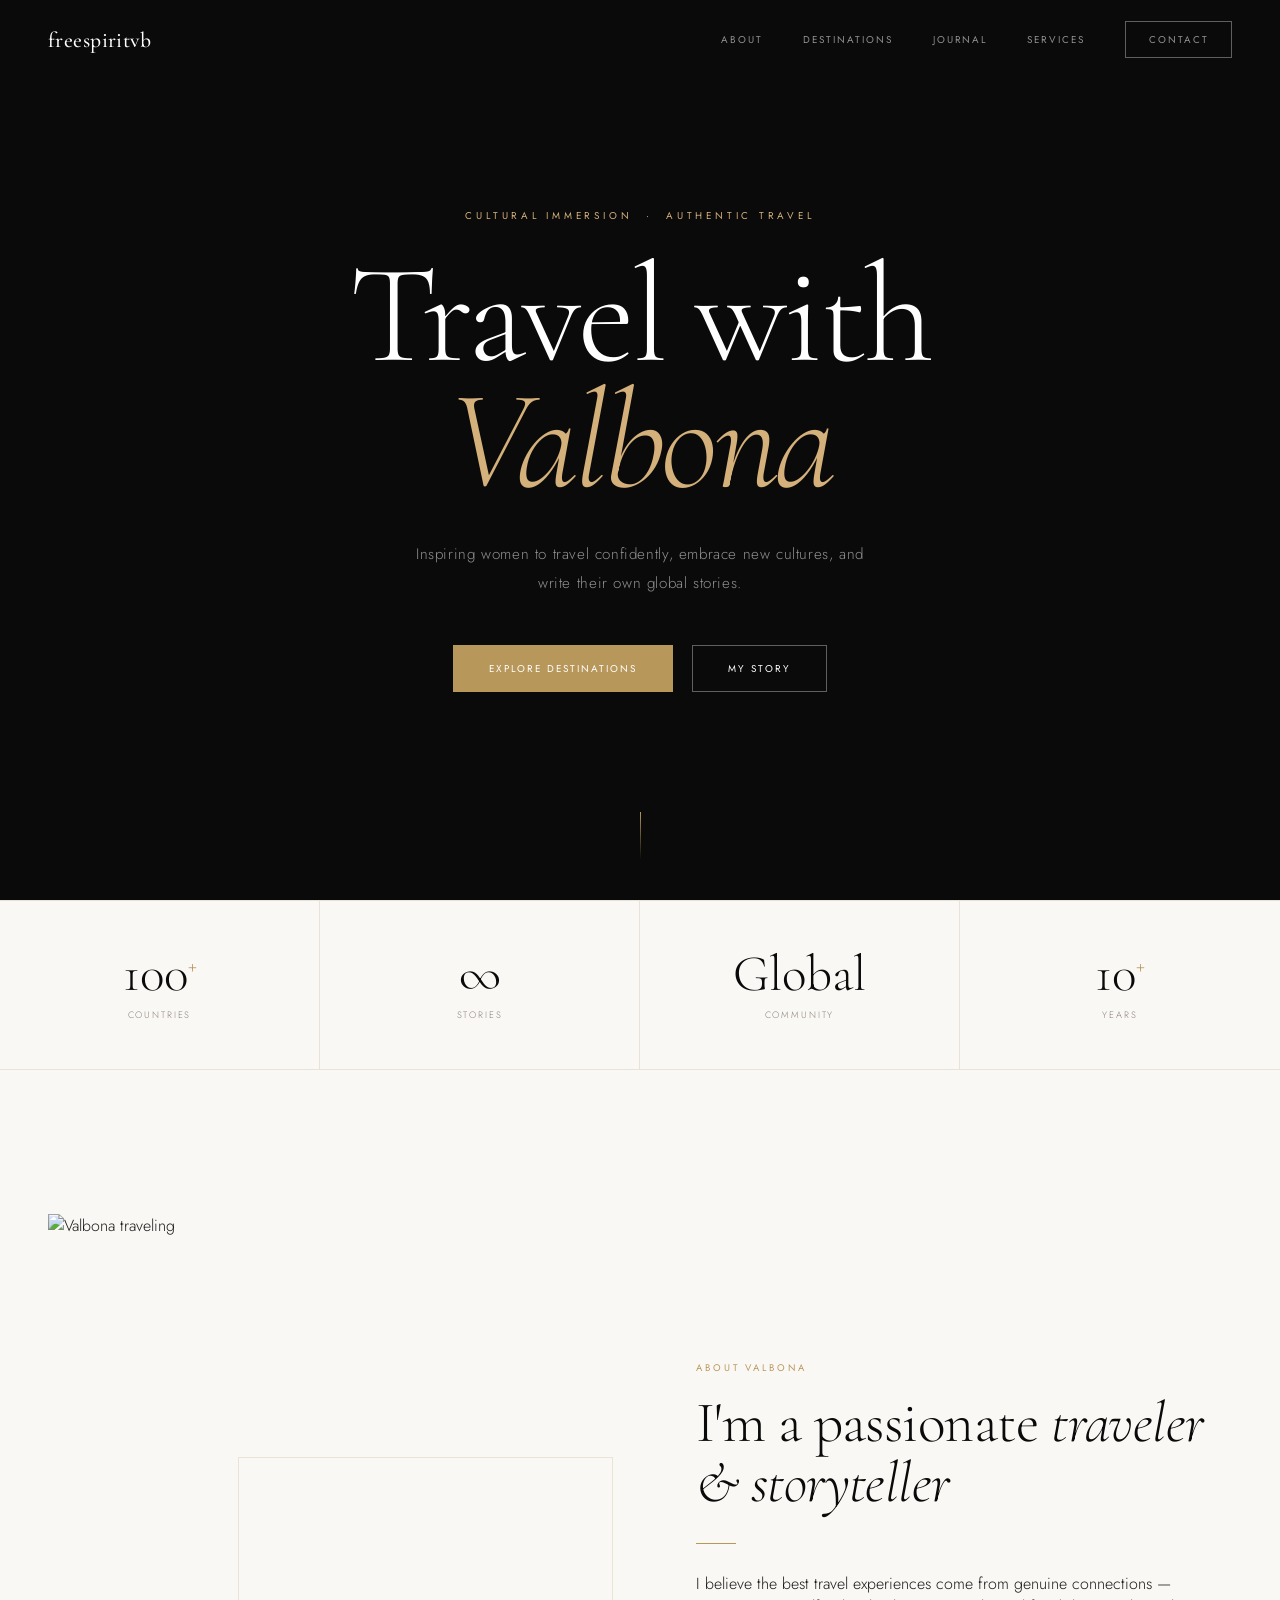
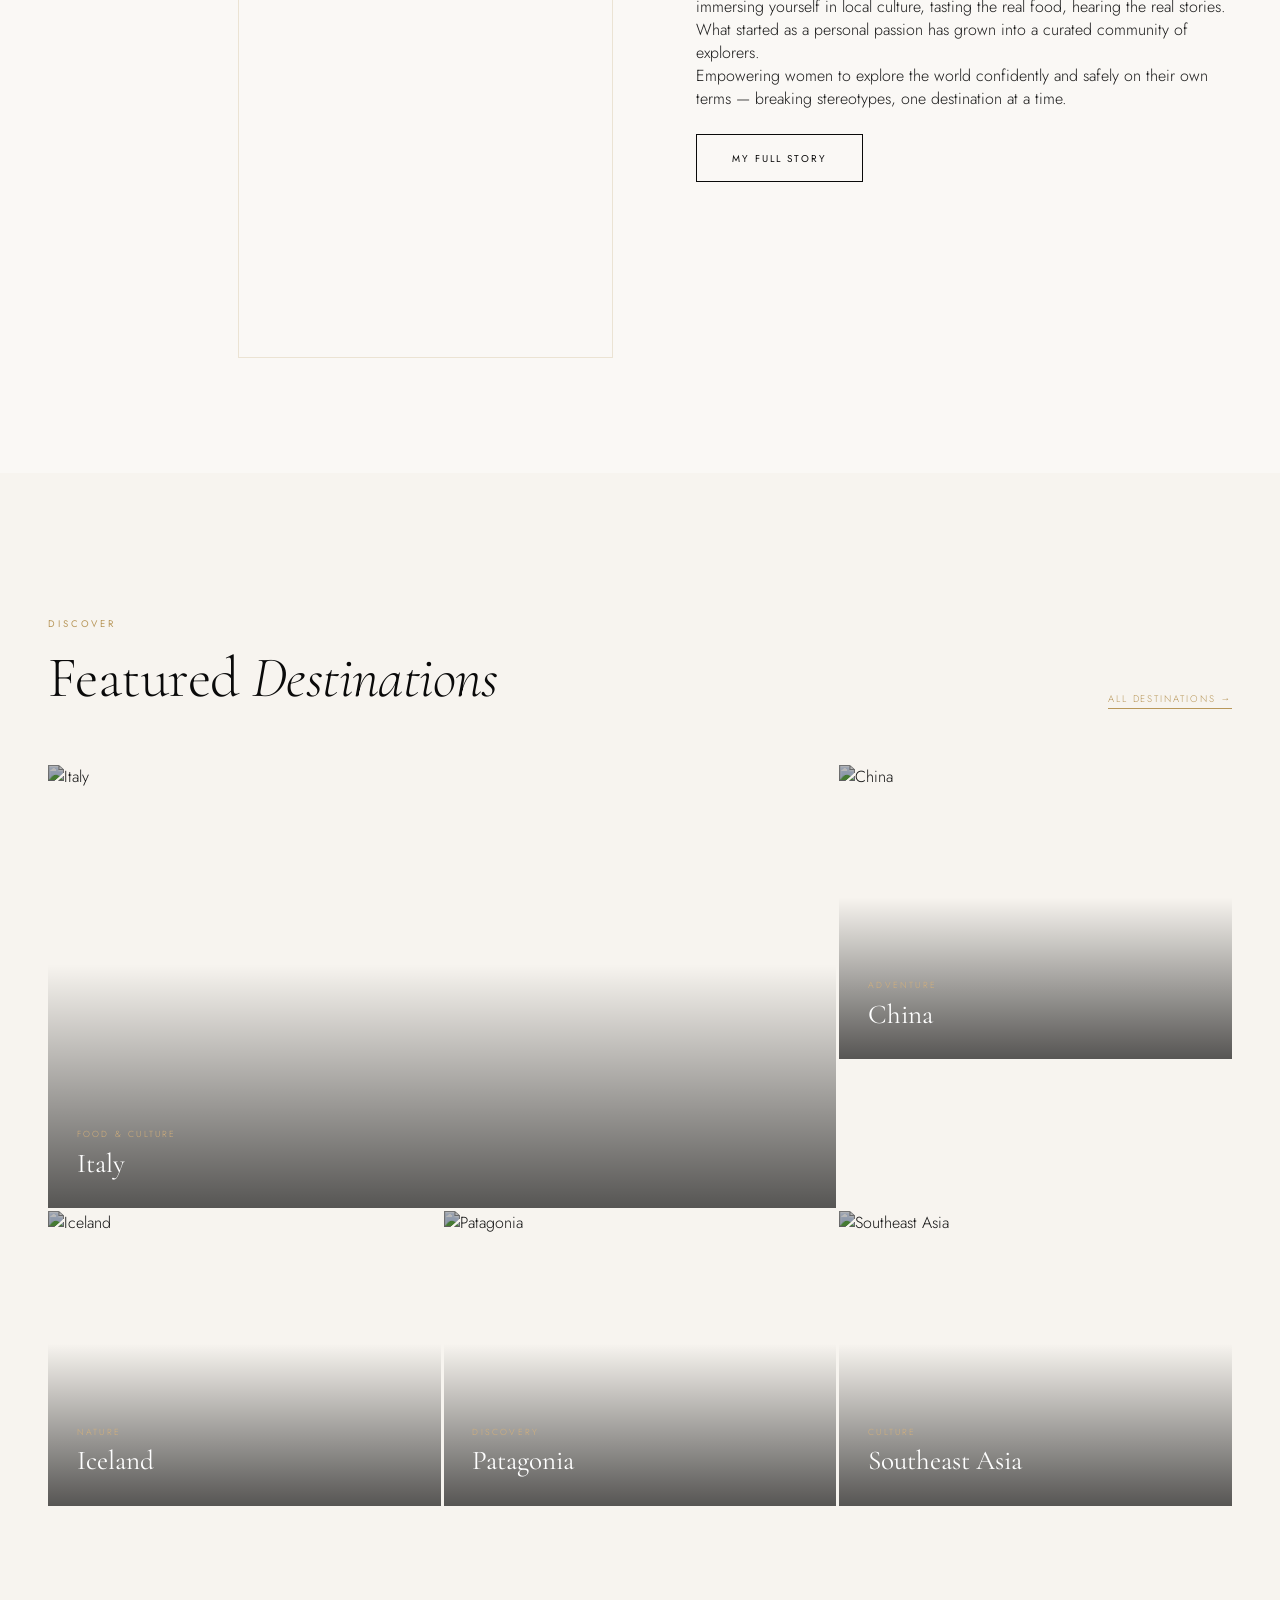
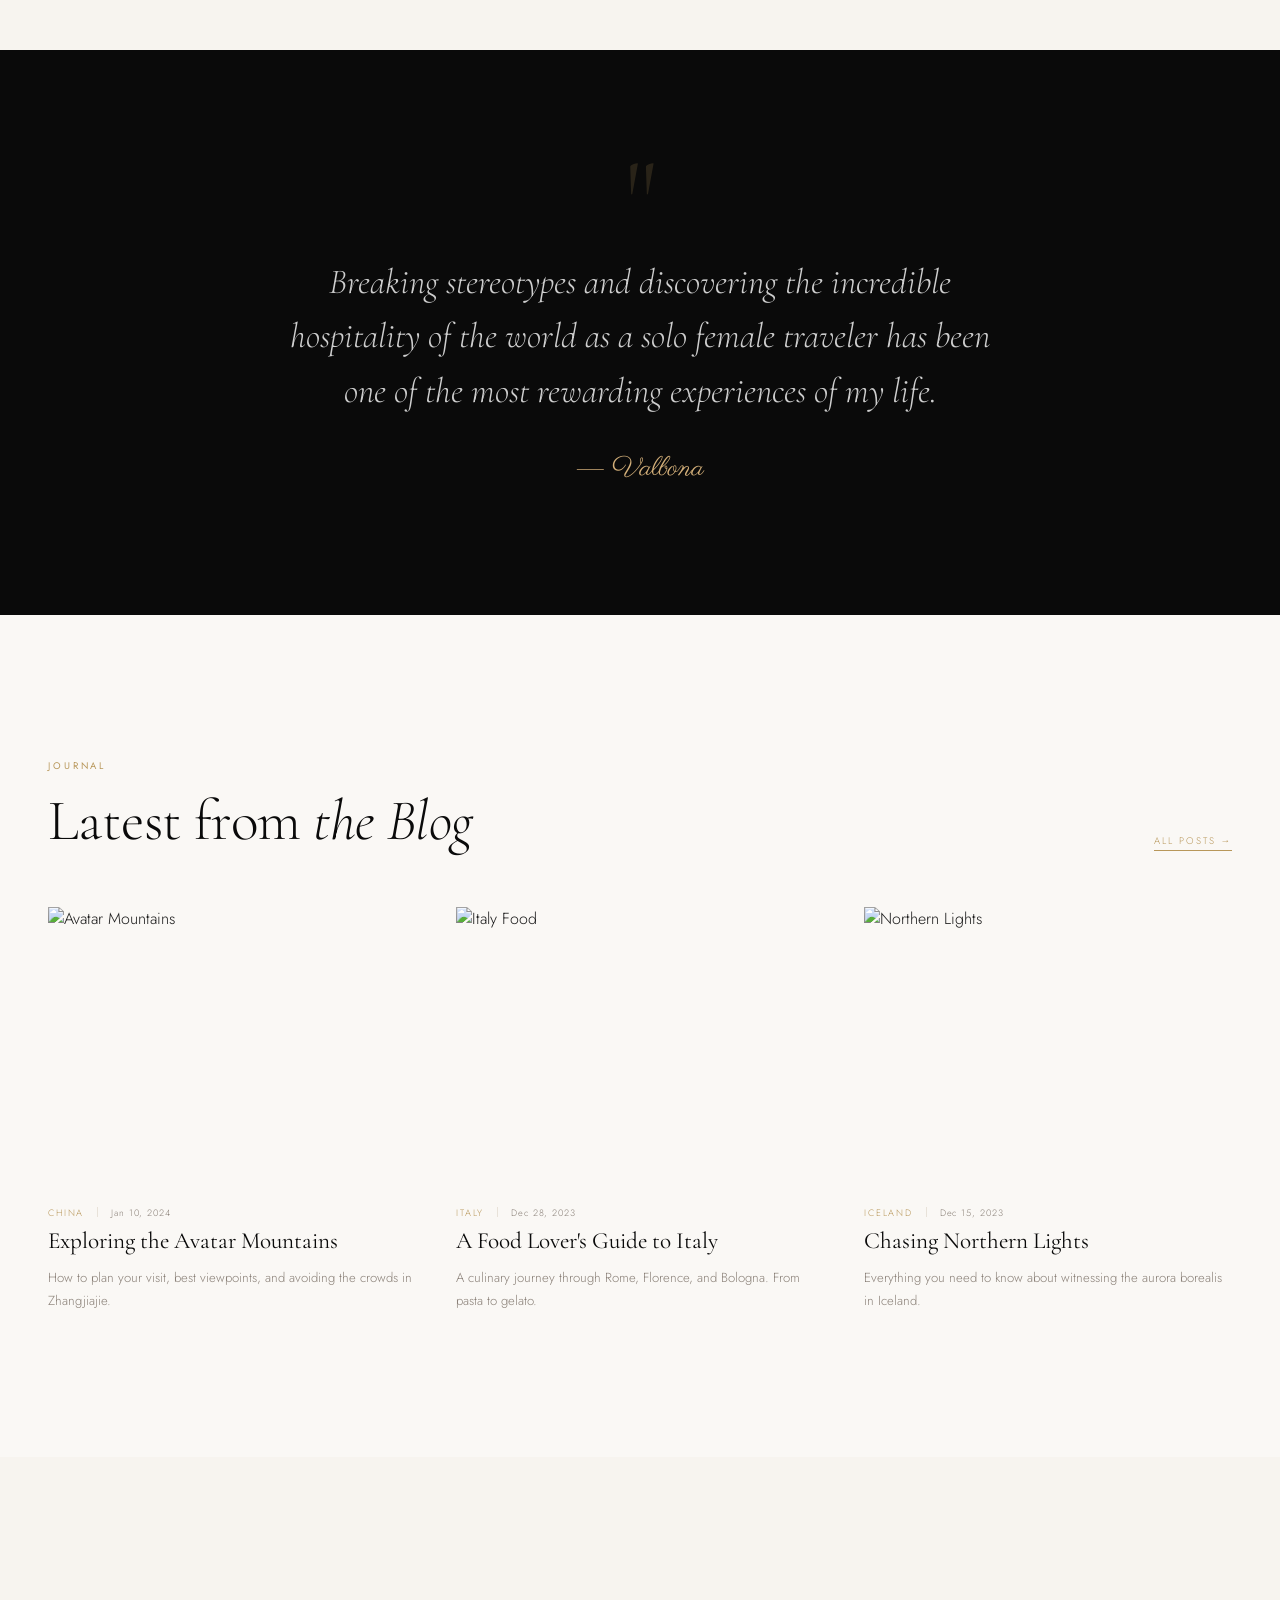
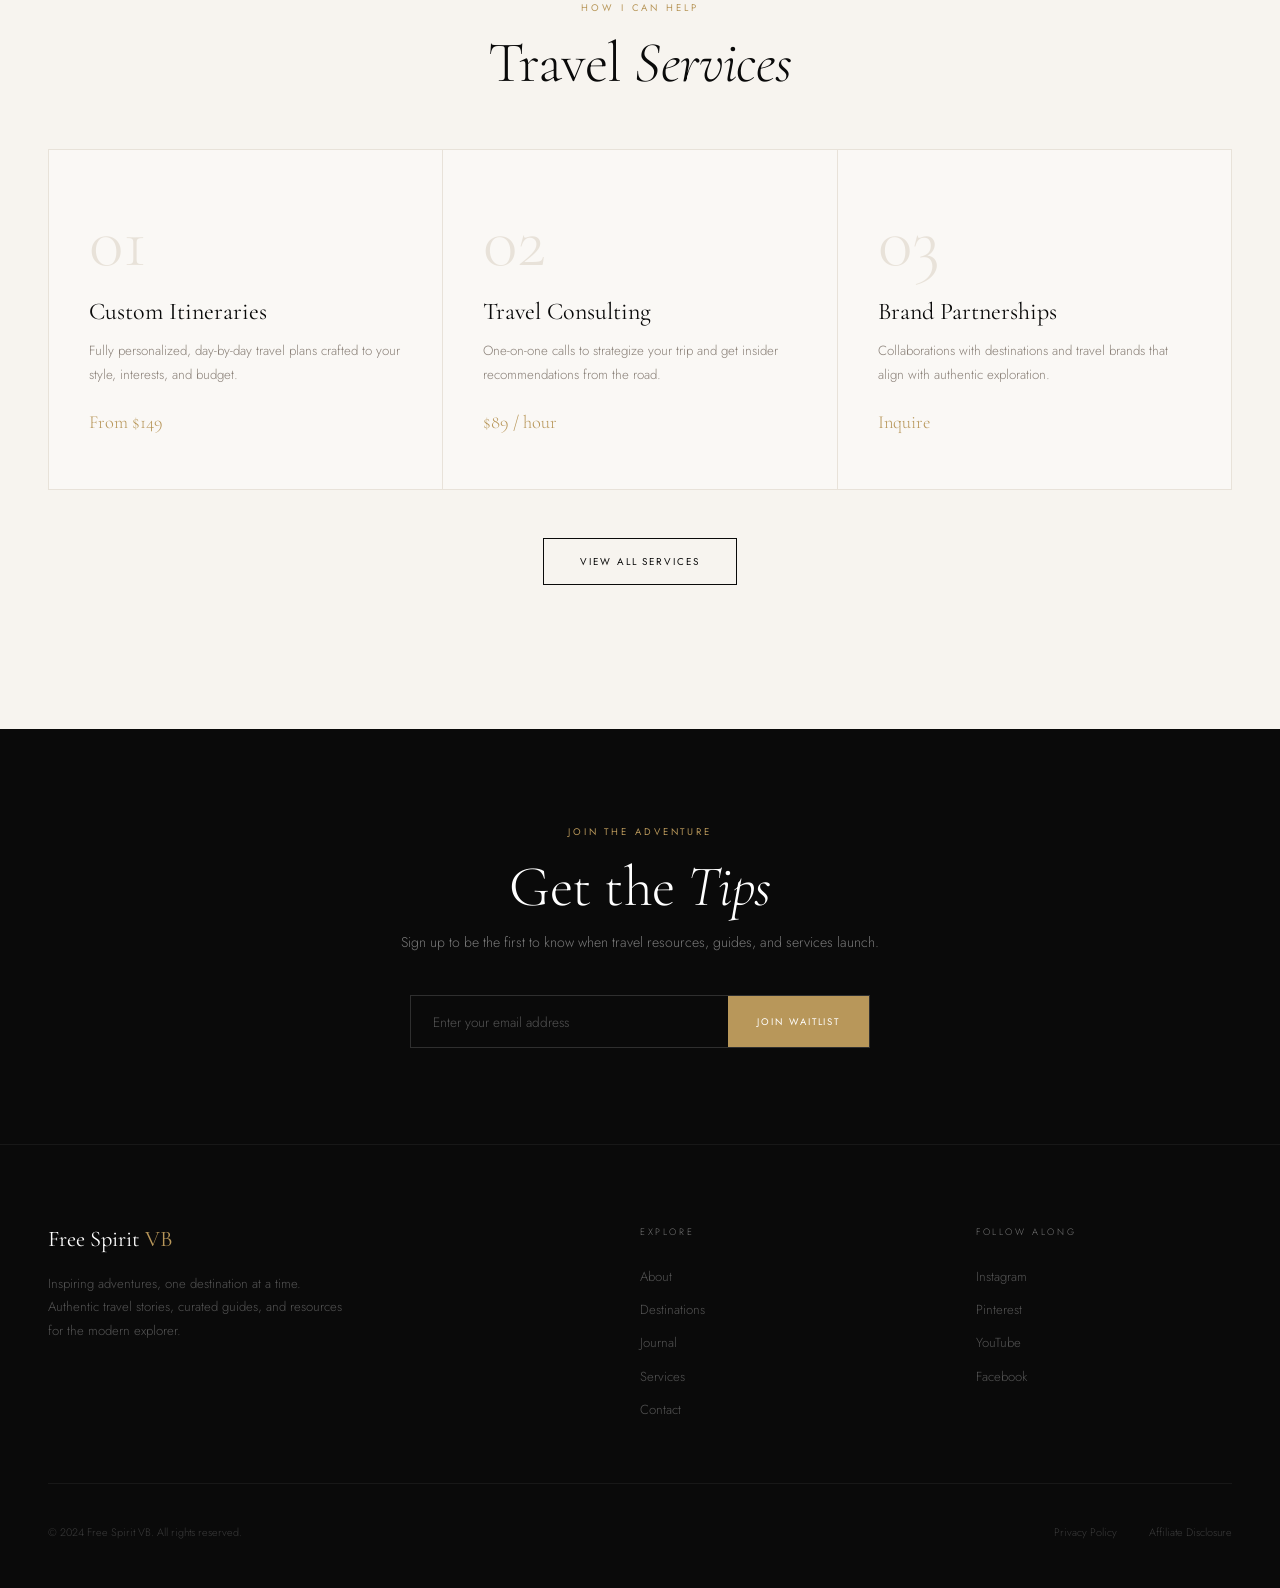
==== commit 6e0a09ee: "Update index.html" ====
--- a/index.html
+++ b/index.html
@@ -189,6 +189,7 @@
   <!-- STAT STRIP -->
   <div class="intro-strip reveal">
     <div class="intro-stat"><div class="stat-num">100<sup>+</sup></div><div class="stat-lbl">Countries</div></div>
+    <div class="intro-stat"><div class="stat-num">∞<sup></sup></div><div class="stat-lbl">Stories</div></div>
     <div class="intro-stat"><div class="stat-num">Global<sup></sup></div><div class="stat-lbl">Community</div></div>
     <div class="intro-stat"><div class="stat-num">10<sup>+</sup></div><div class="stat-lbl">Years</div></div>
   </div>
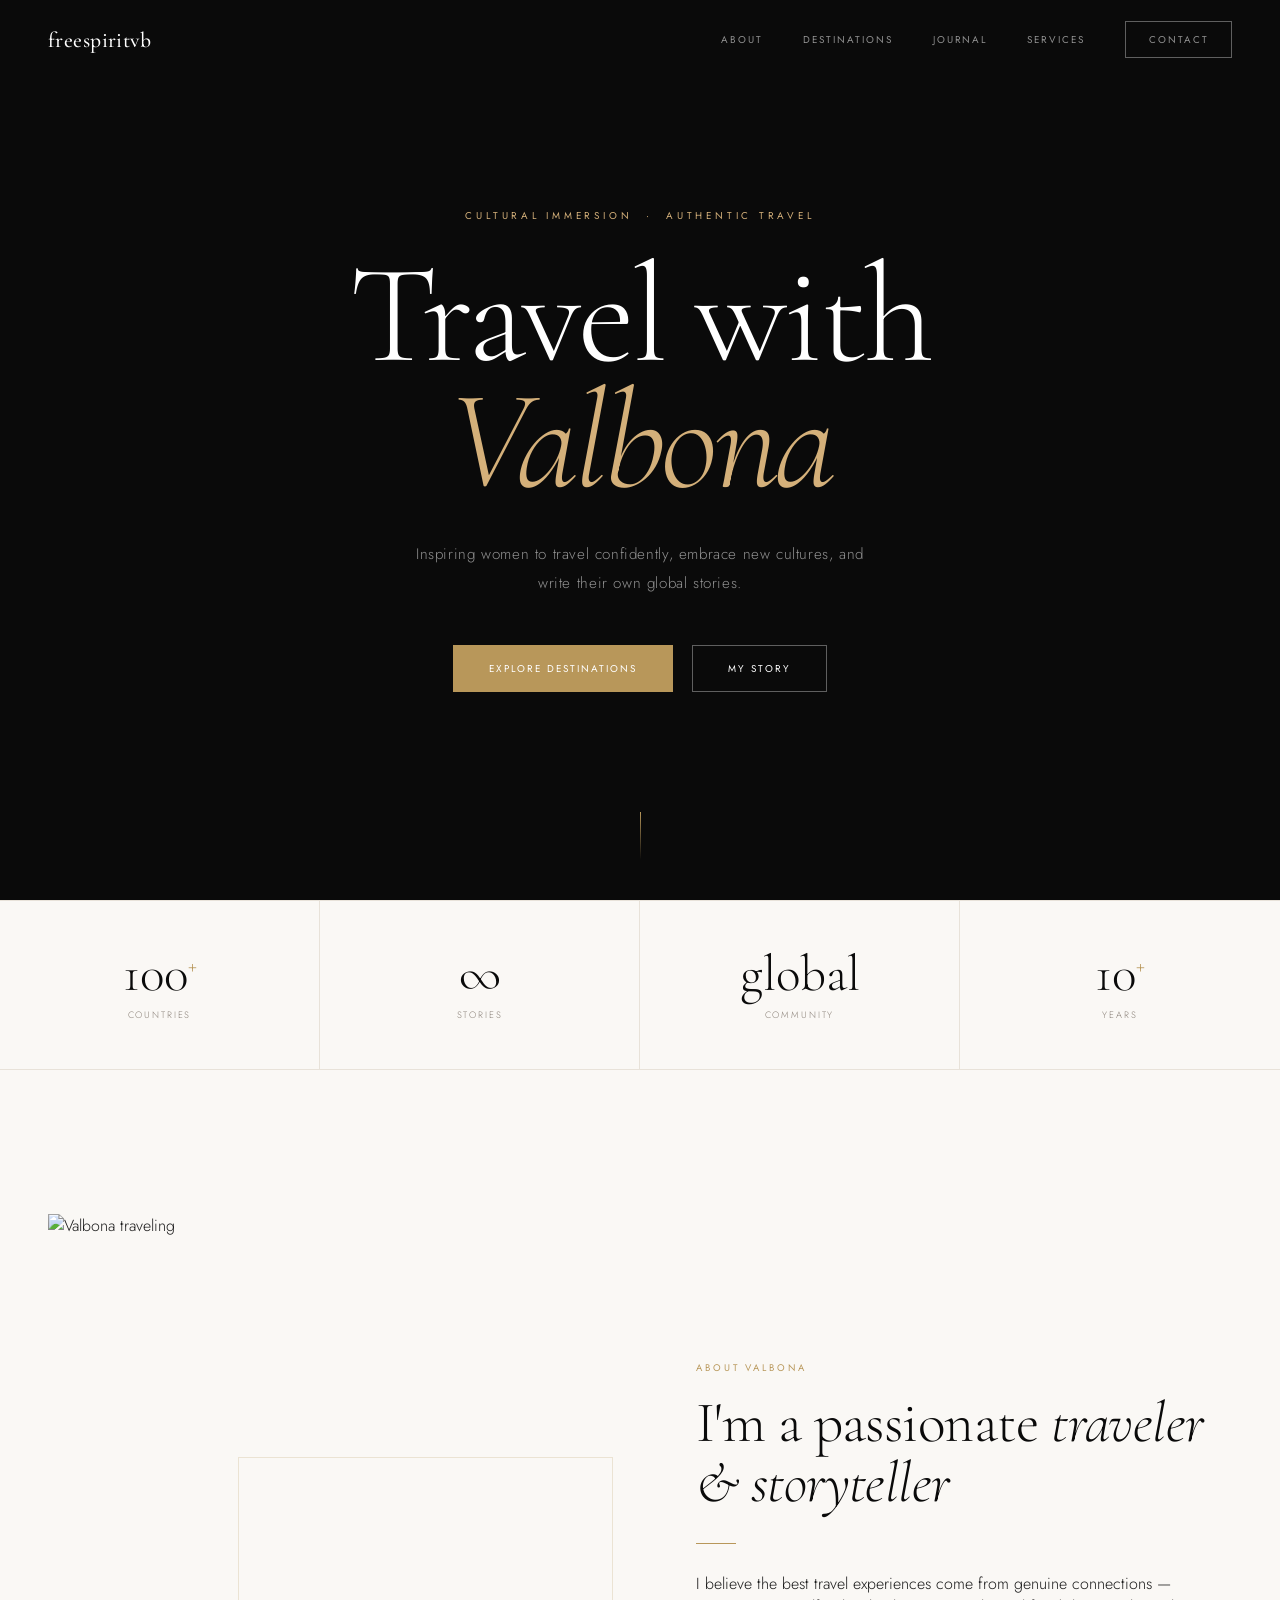
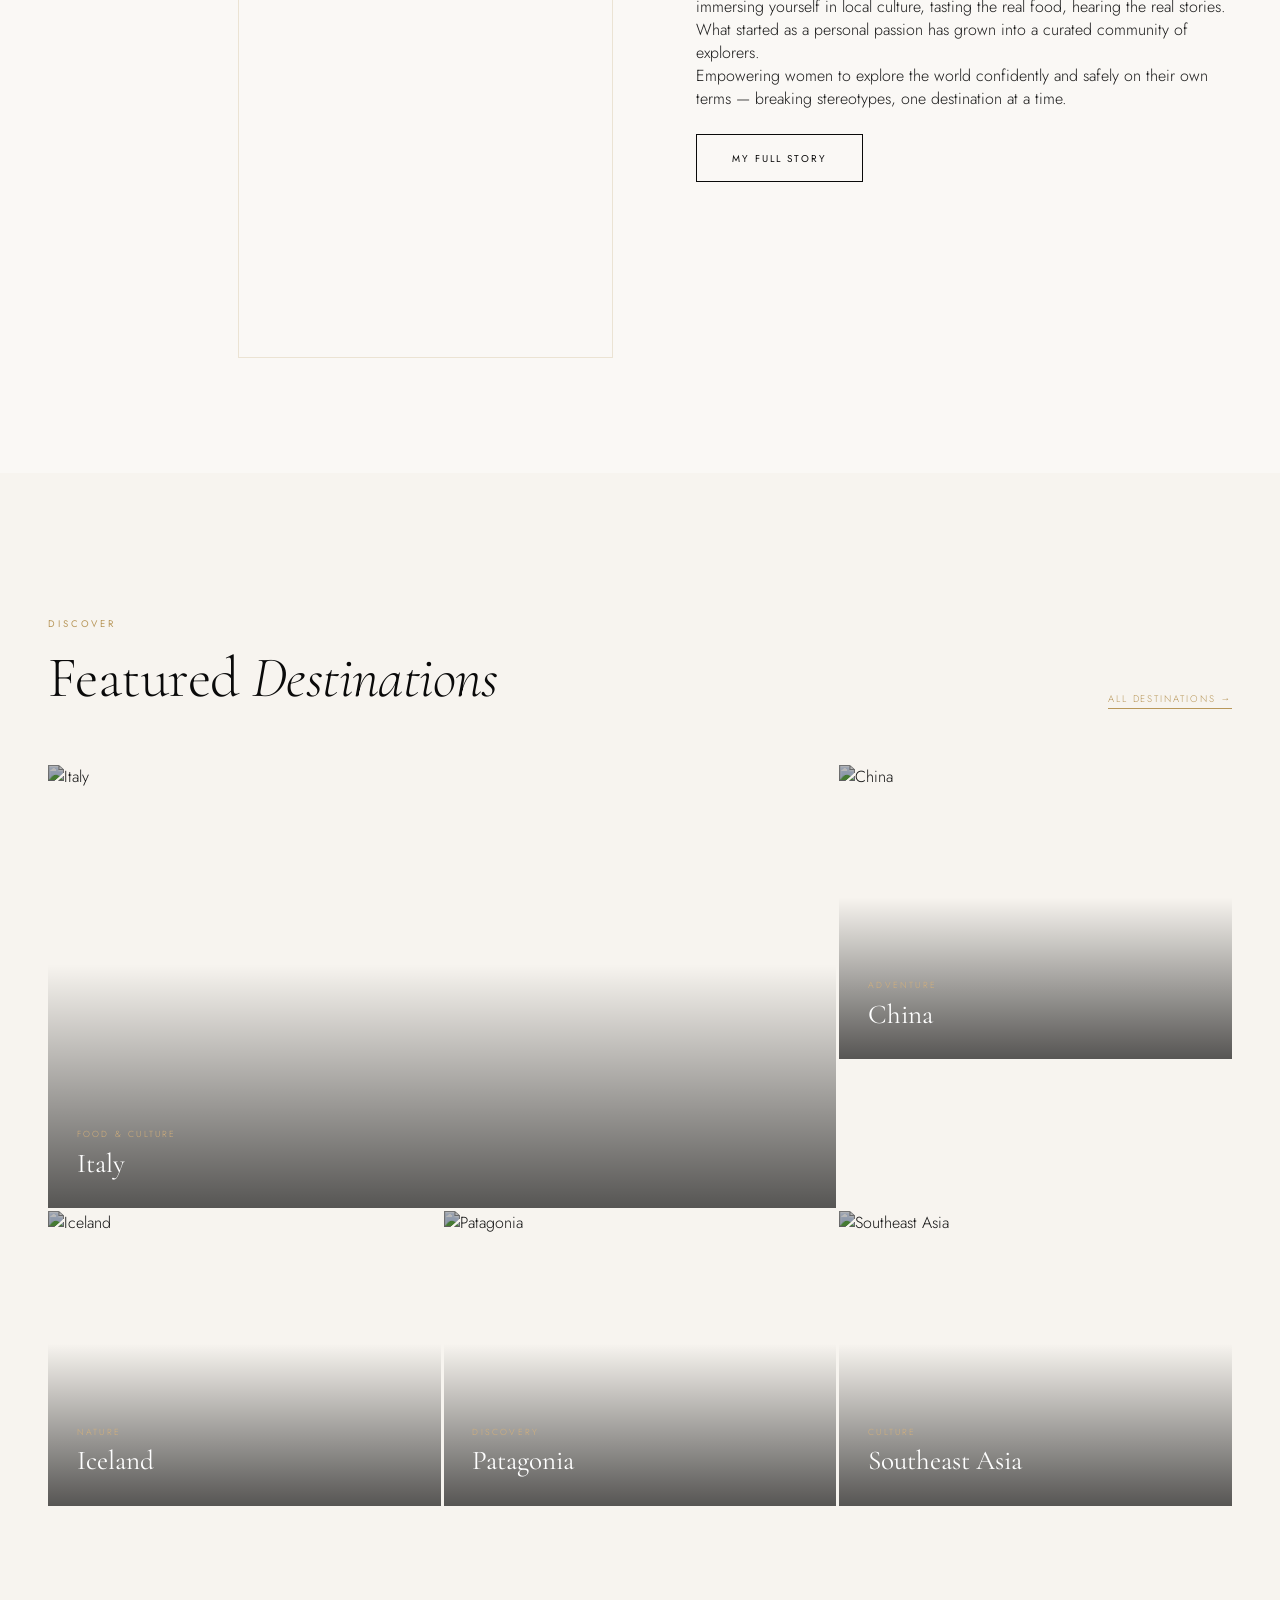
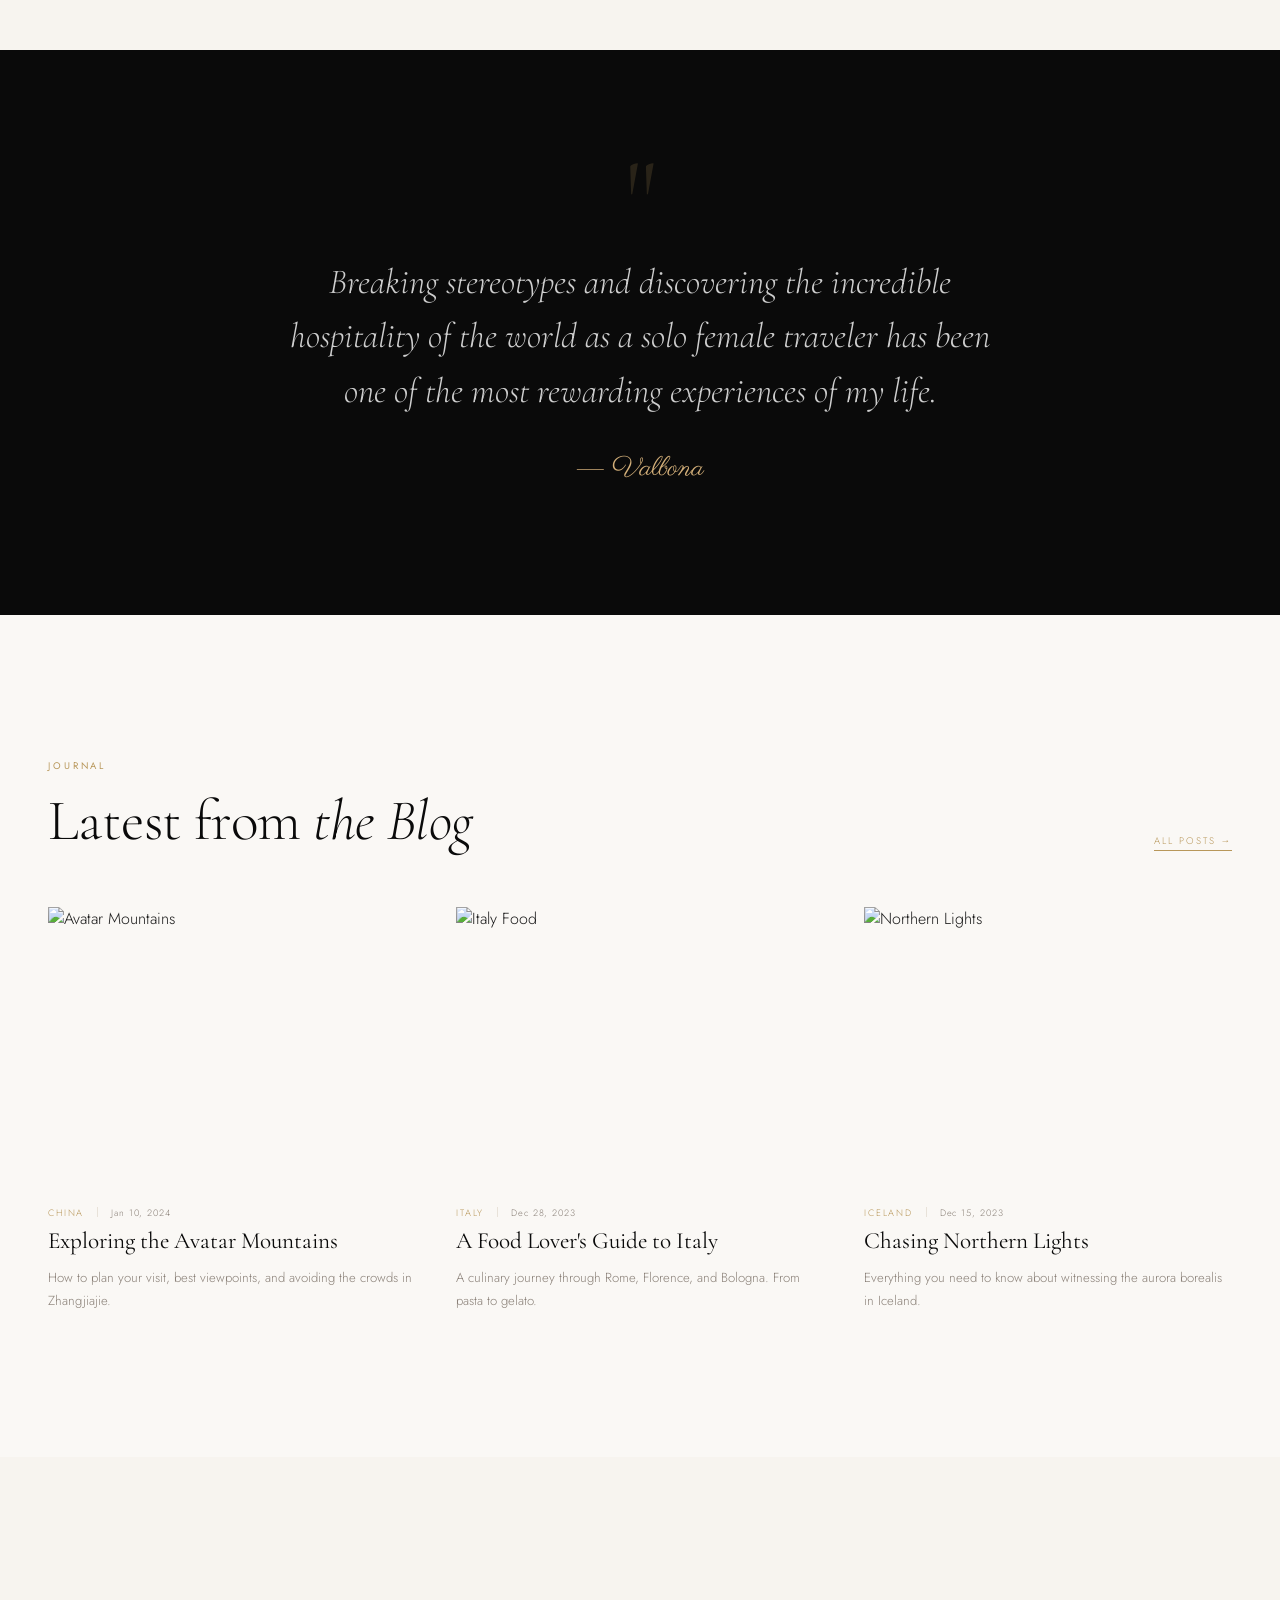
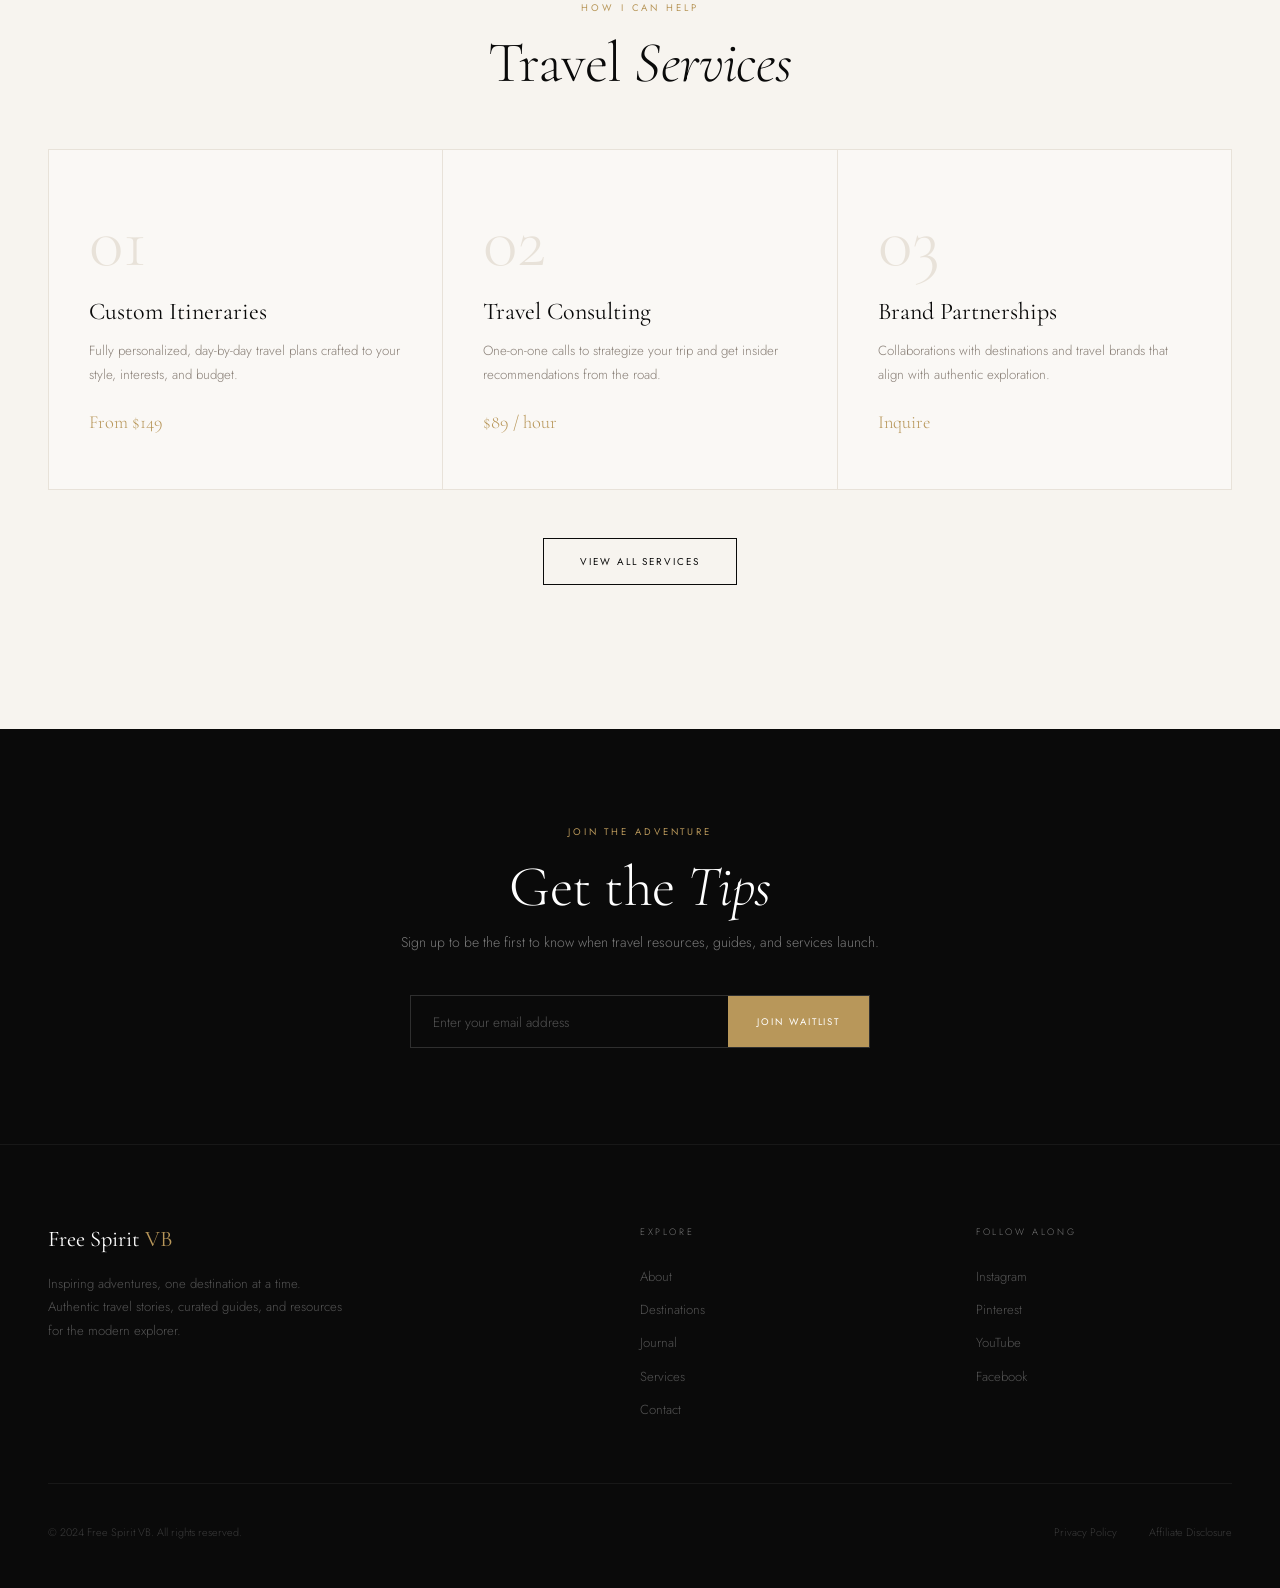
==== commit 2d53e98a: "Update index.html" ====
--- a/index.html
+++ b/index.html
@@ -190,7 +190,7 @@
   <div class="intro-strip reveal">
     <div class="intro-stat"><div class="stat-num">100<sup>+</sup></div><div class="stat-lbl">Countries</div></div>
     <div class="intro-stat"><div class="stat-num">∞<sup></sup></div><div class="stat-lbl">Stories</div></div>
-    <div class="intro-stat"><div class="stat-num">Global<sup></sup></div><div class="stat-lbl">Community</div></div>
+    <div class="intro-stat"><div class="stat-num">global<sup></sup></div><div class="stat-lbl">Community</div></div>
     <div class="intro-stat"><div class="stat-num">10<sup>+</sup></div><div class="stat-lbl">Years</div></div>
   </div>
 
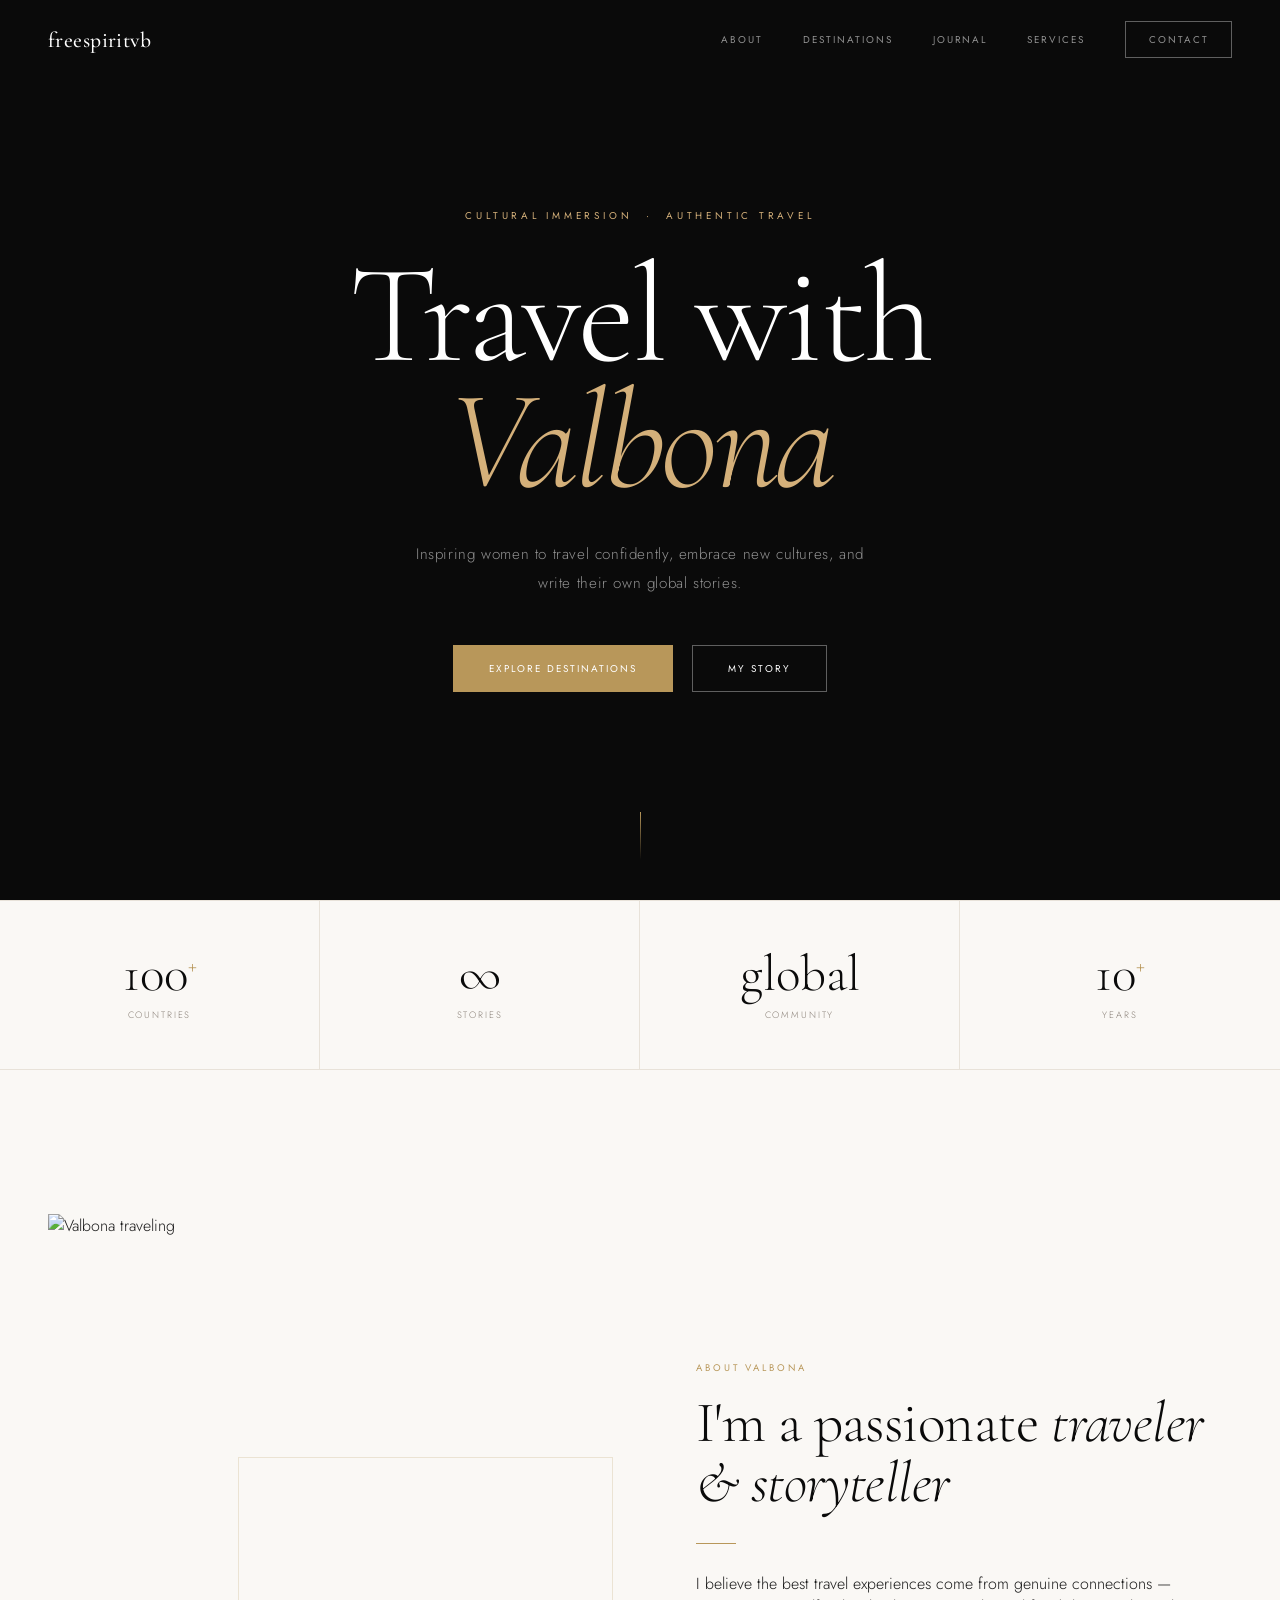
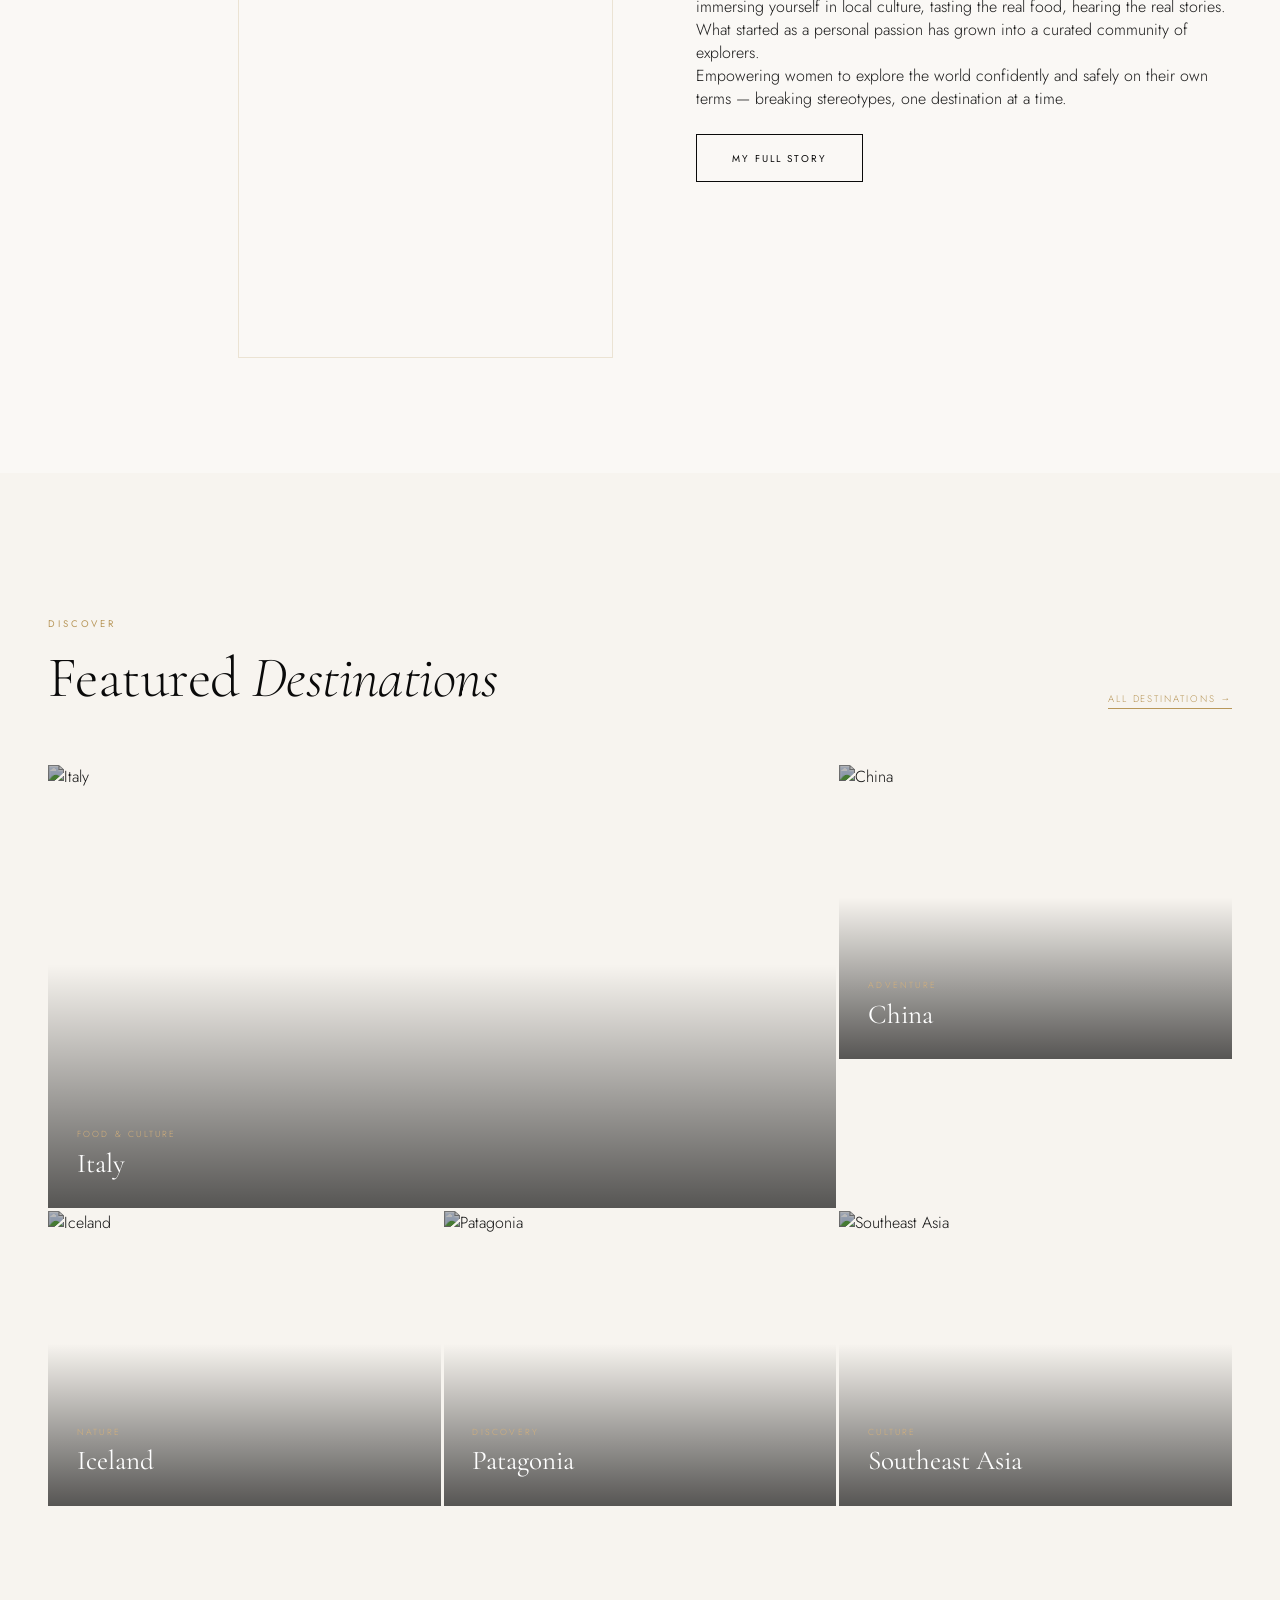
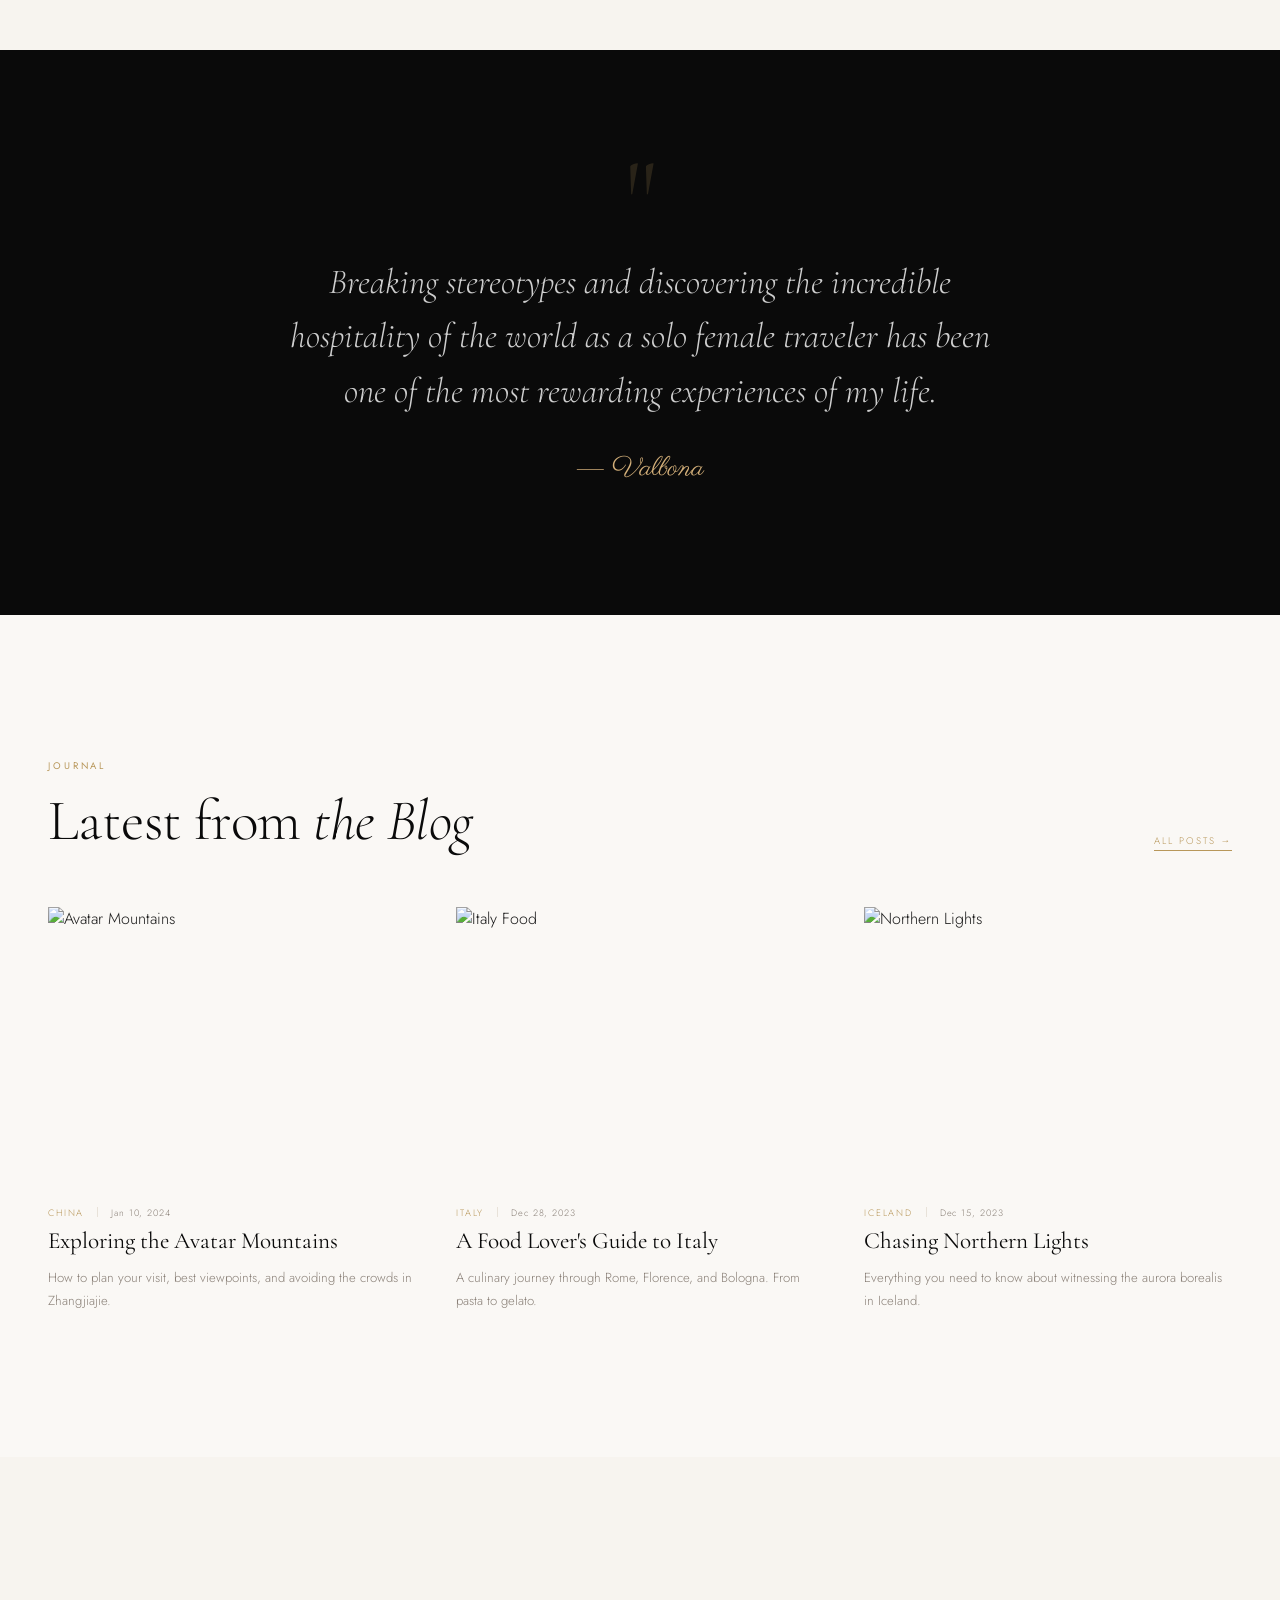
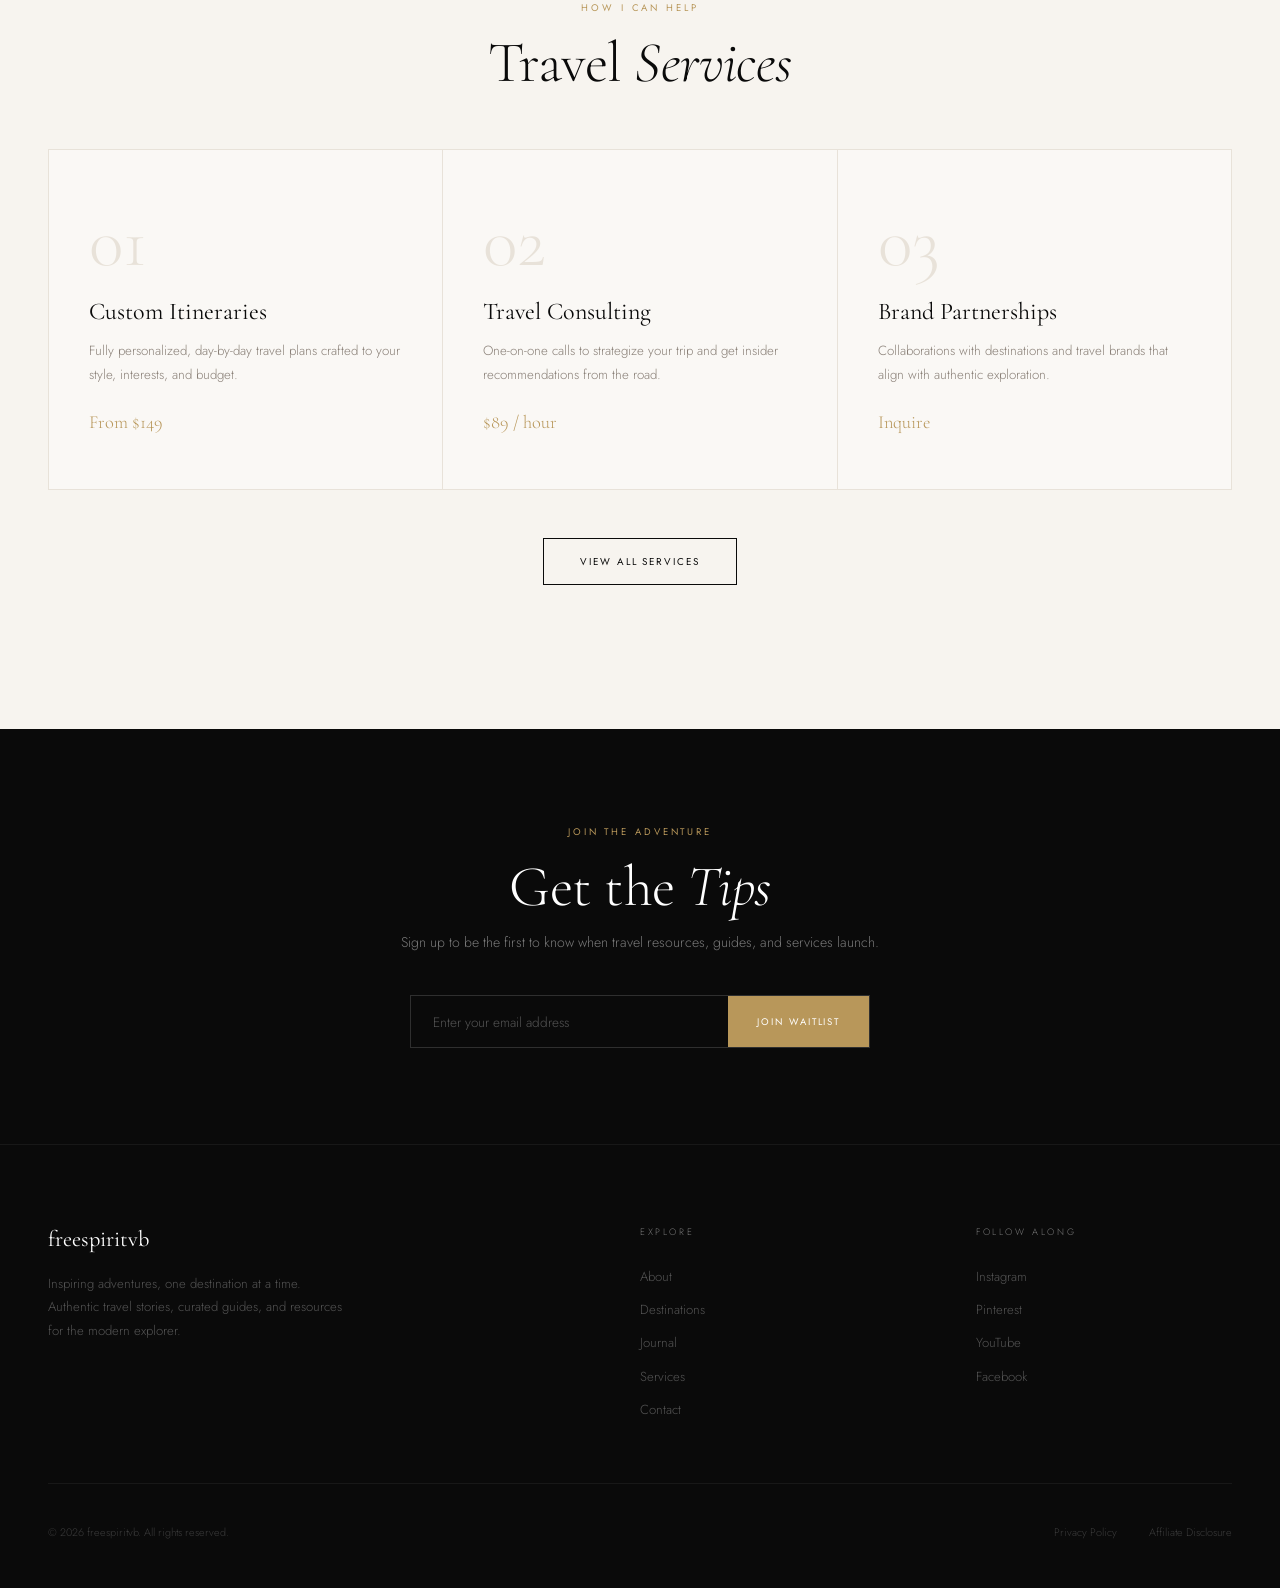
==== commit 507ce1fd: "Update index.html" ====
--- a/index.html
+++ b/index.html
@@ -334,7 +334,7 @@
     <div class="footer-inner">
       <div class="footer-grid">
         <div>
-          <a href="index.html" class="footer-logo">Free Spirit <span class="accent">VB</span></a>
+          <a href="index.html" class="footer-logo"> freespiritvb </a>
           <p class="footer-desc">Inspiring adventures, one destination at a time. Authentic travel stories, curated guides, and resources for the modern explorer.</p>
         </div>
         <div>
@@ -358,7 +358,7 @@
         </div>
       </div>
       <div class="footer-bottom">
-        <p class="footer-copy">&copy; 2024 Free Spirit VB. All rights reserved.</p>
+        <p class="footer-copy">&copy; 2026 freespiritvb. All rights reserved.</p>
         <div class="footer-legal"><a href="#">Privacy Policy</a><a href="#">Affiliate Disclosure</a></div>
       </div>
     </div>
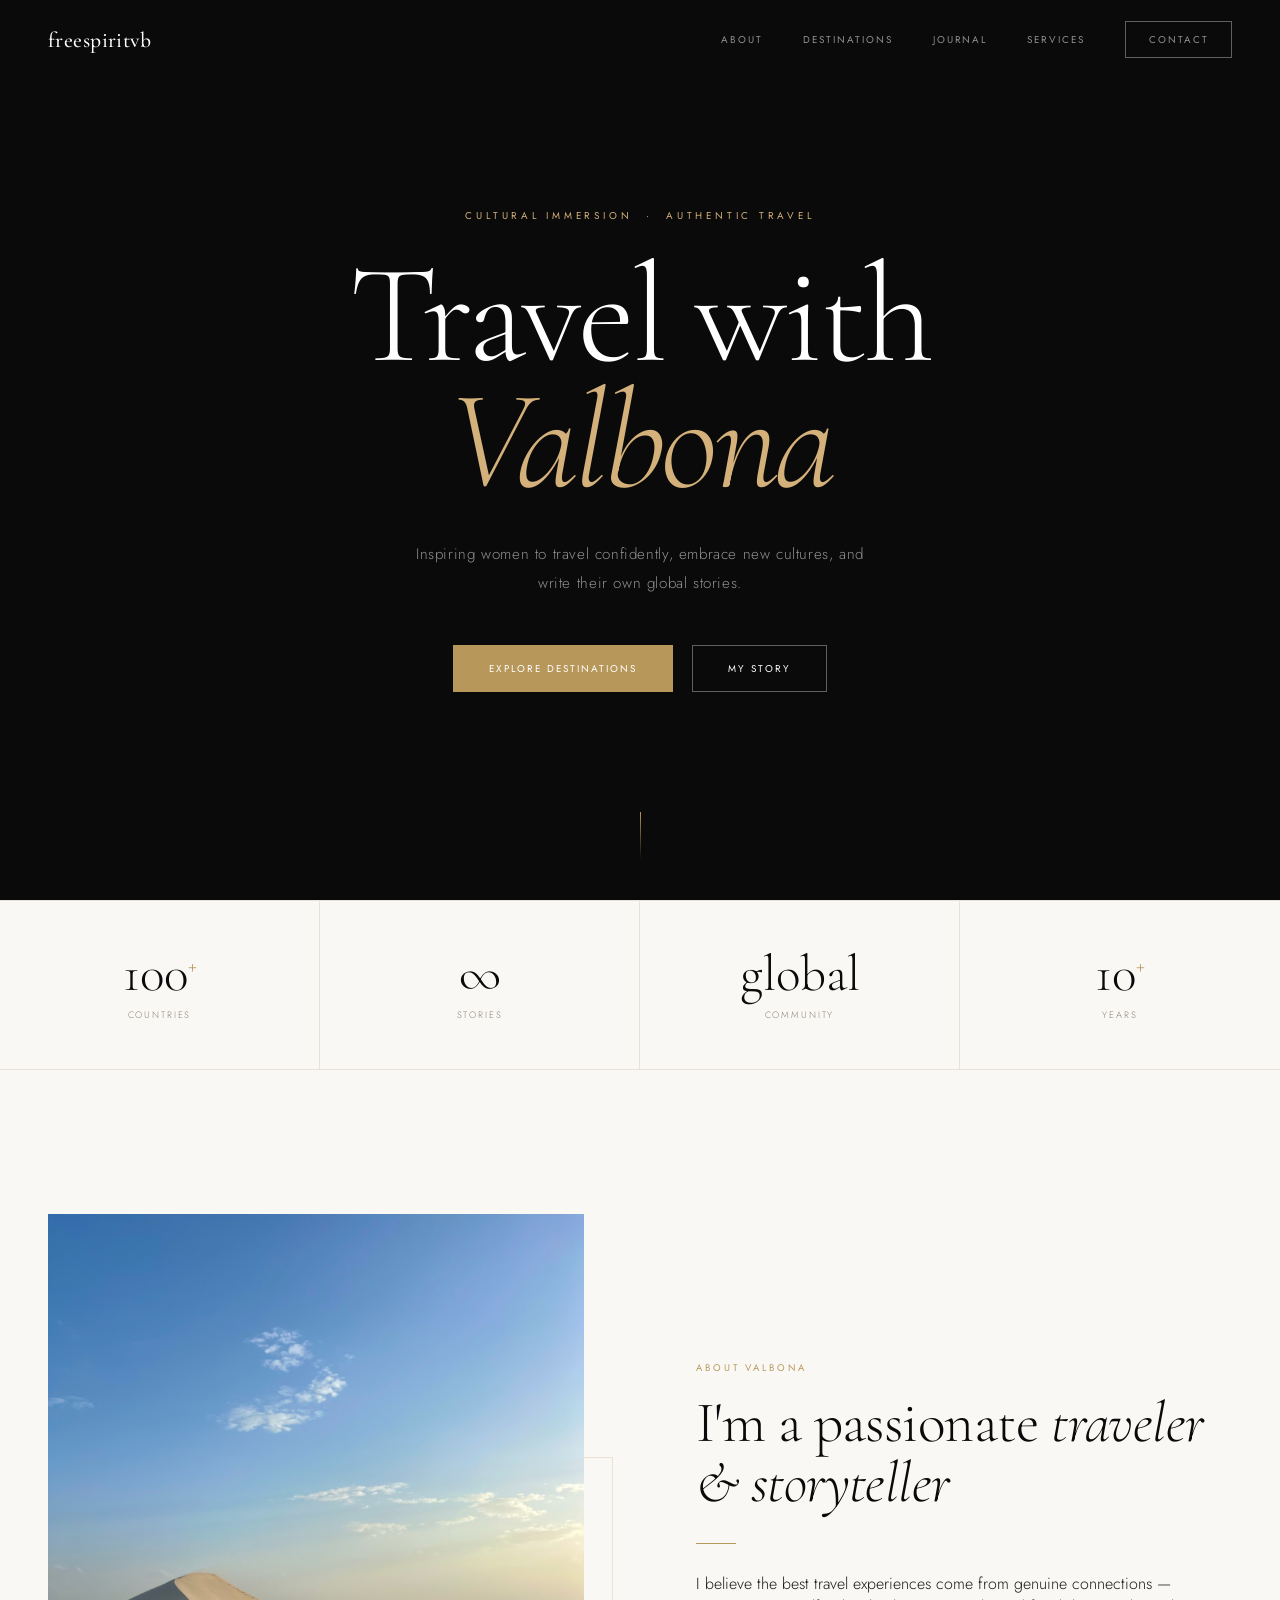
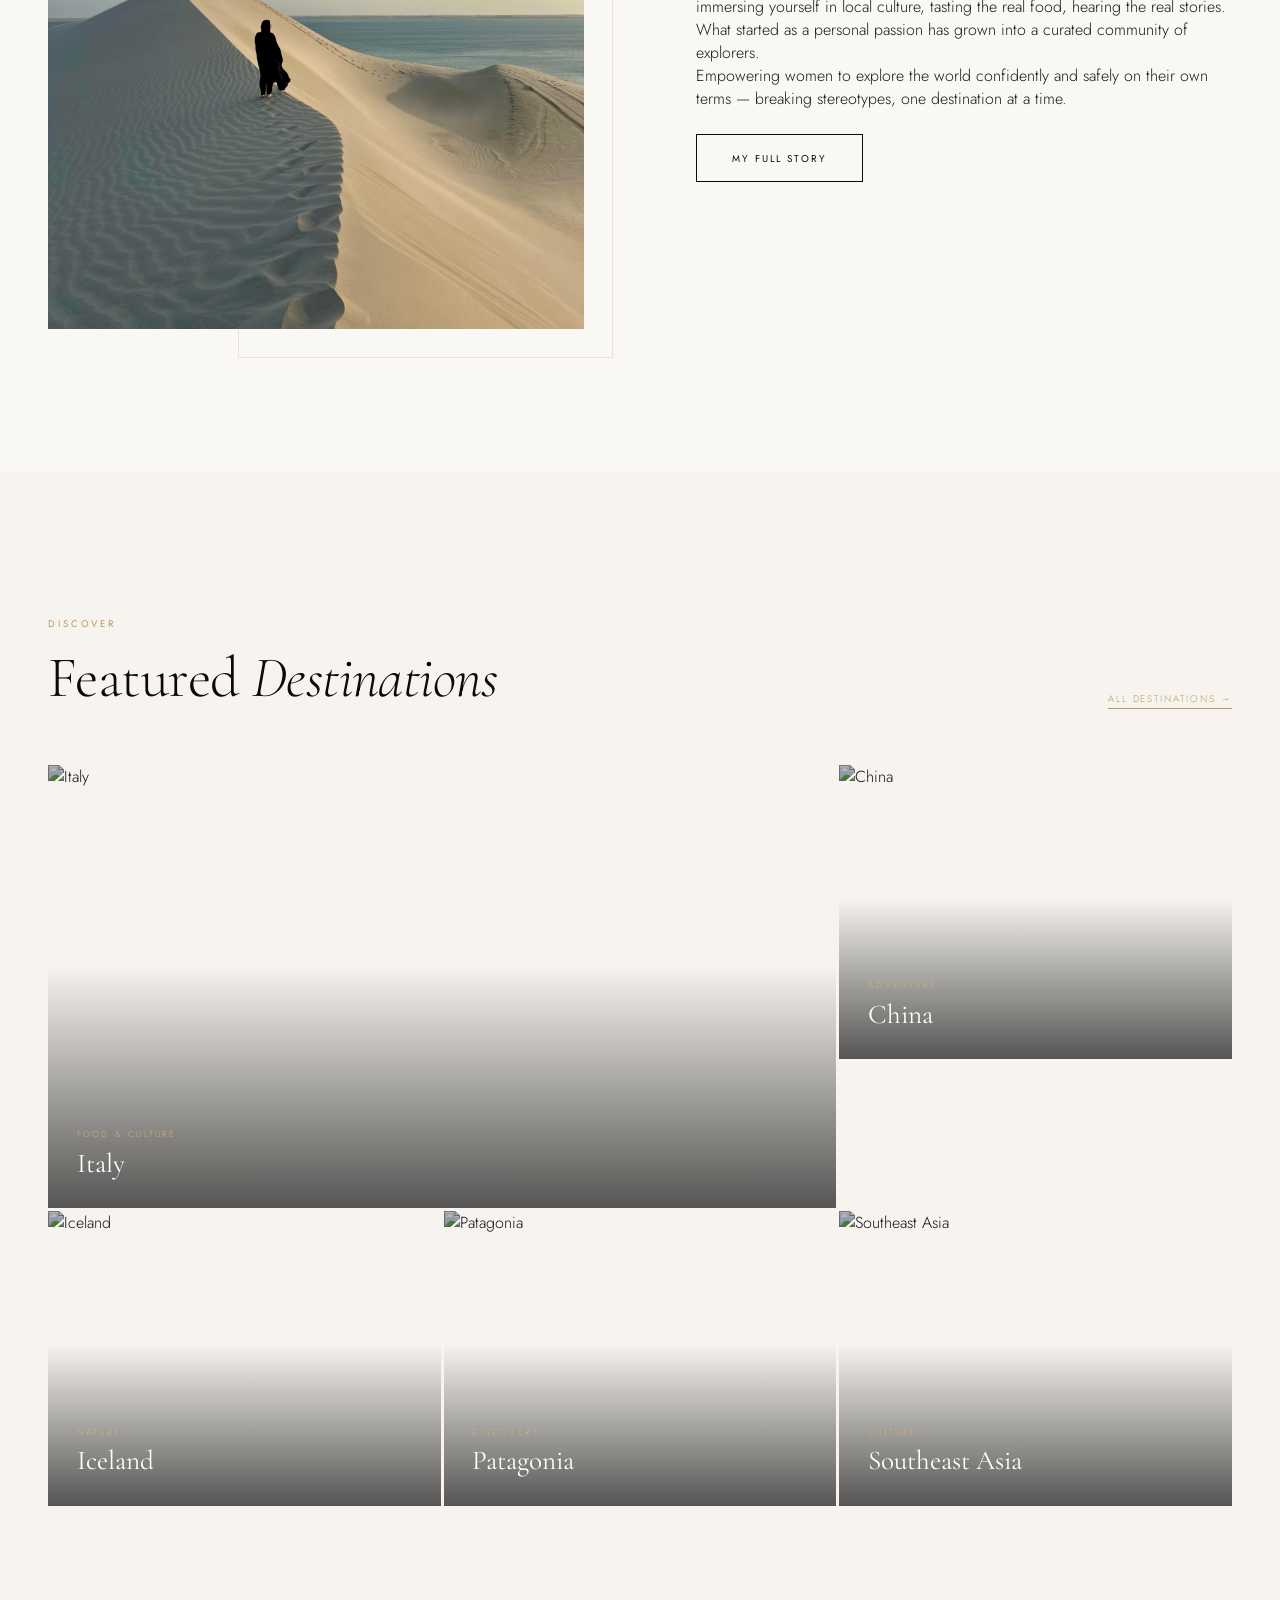
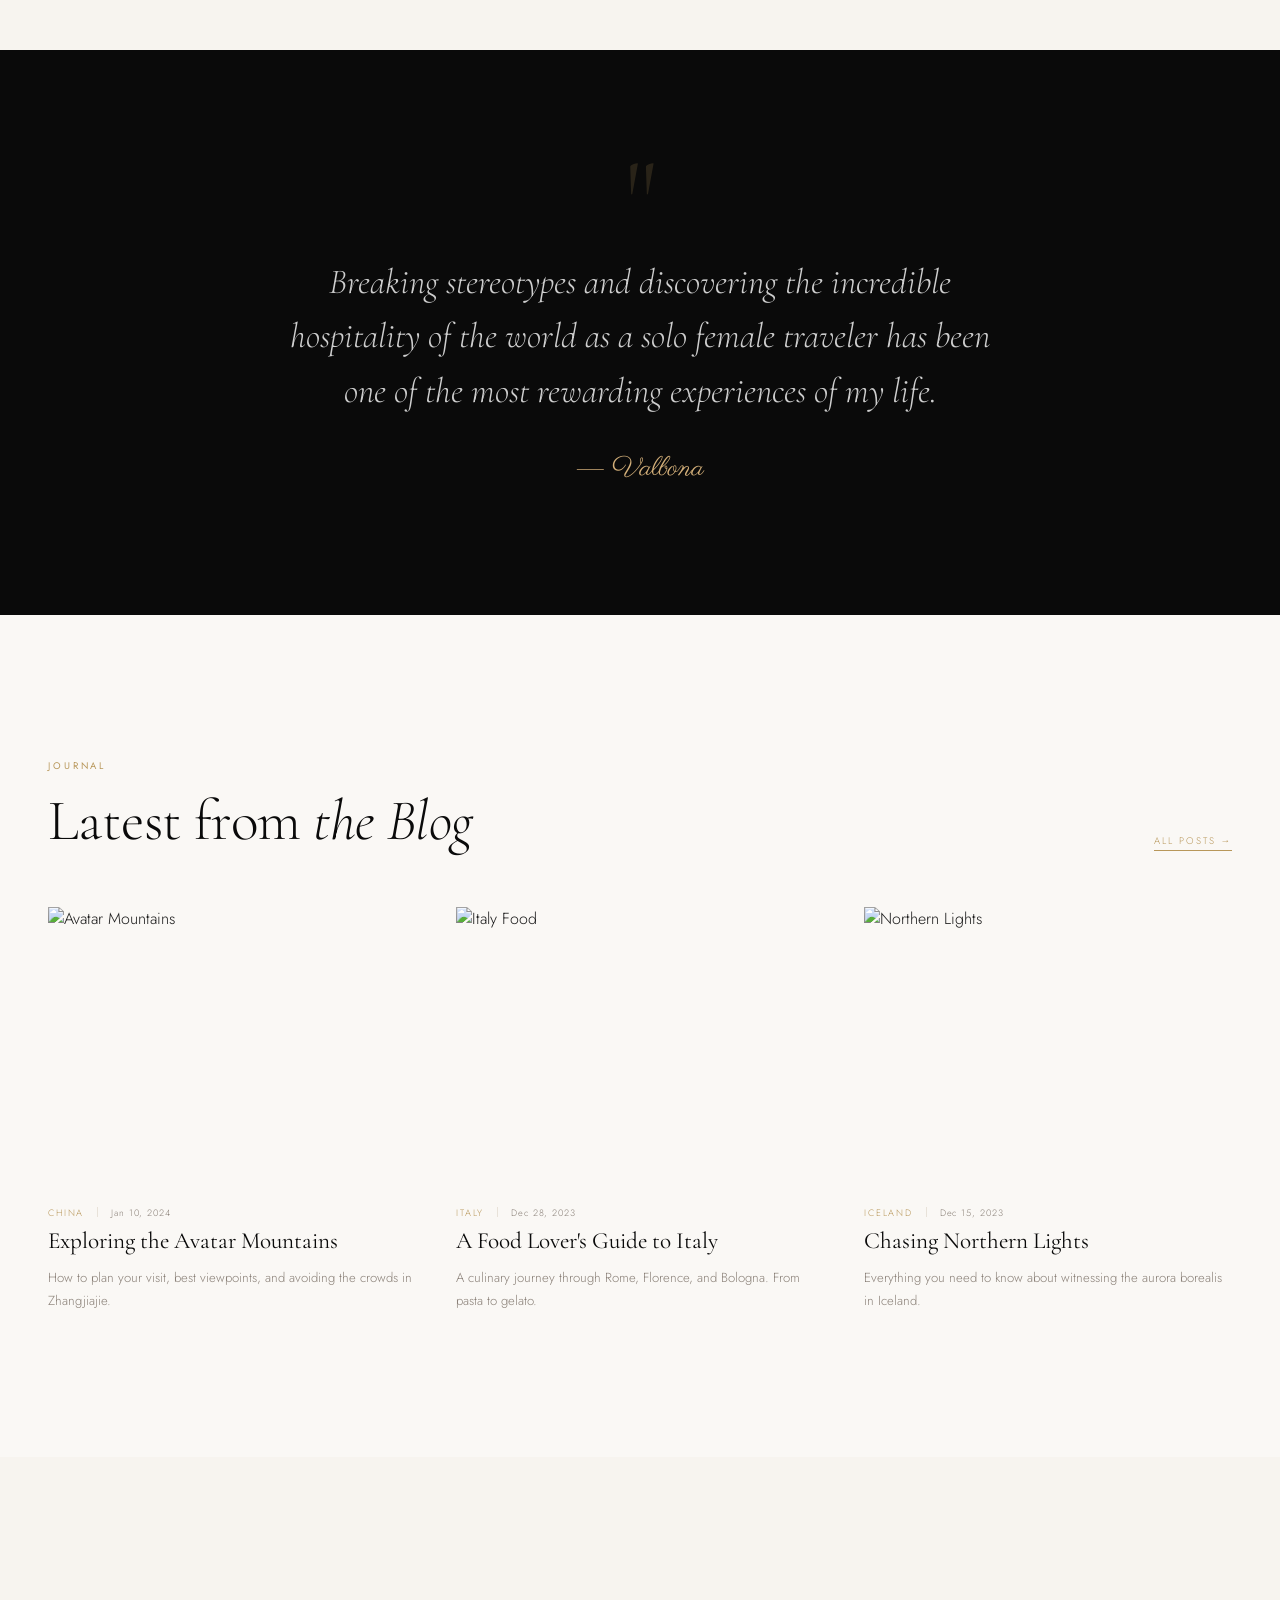
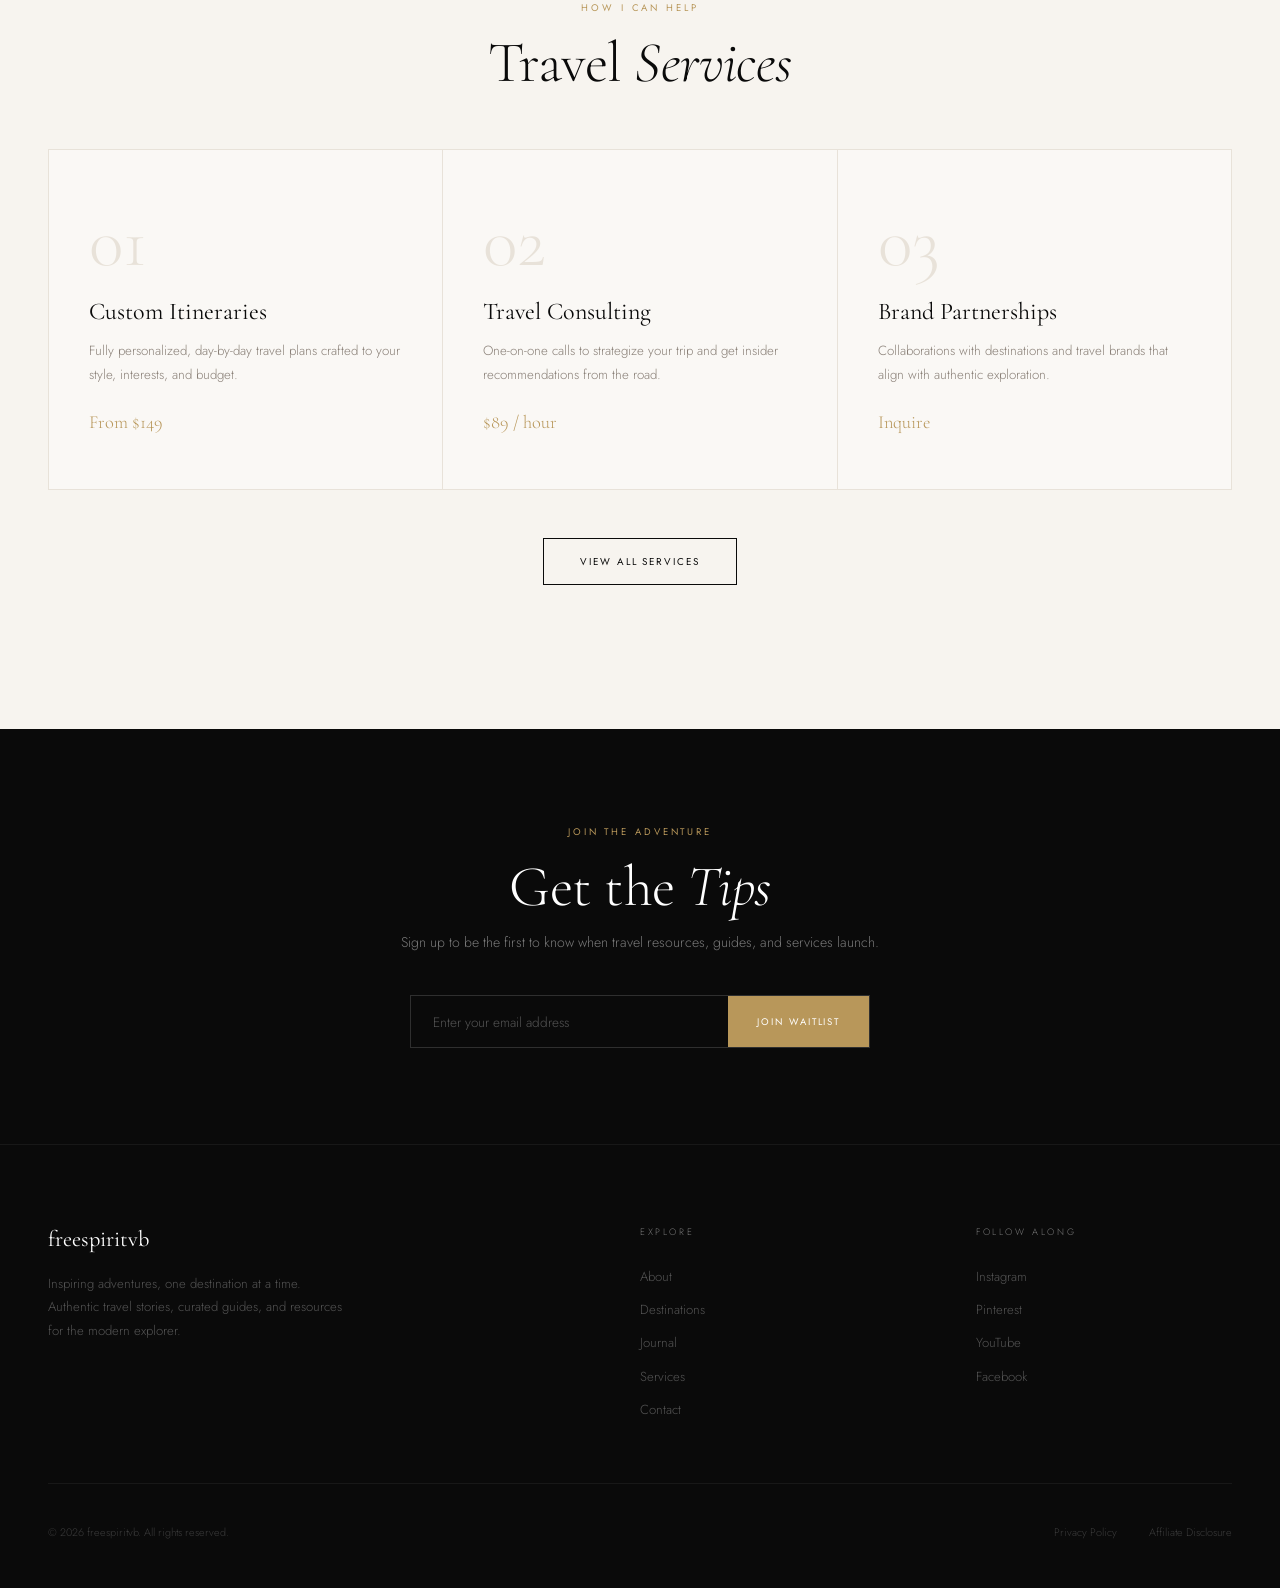
==== commit 12c33ef5: "Update index.html" ====
--- a/index.html
+++ b/index.html
@@ -200,7 +200,7 @@
       <div class="about-grid">
         <div class="about-img reveal">
           <div class="img-zoom">
-            <img src="https://images.unsplash.com/photo-1500835556837-99ac94a94552?w=900&q=85" alt="Valbona traveling" loading="lazy" />
+            <img src="images/IMG_6179.jpg" alt="Valbona traveling" loading="lazy" />
           </div>
           <div class="about-frame"></div>
         </div>
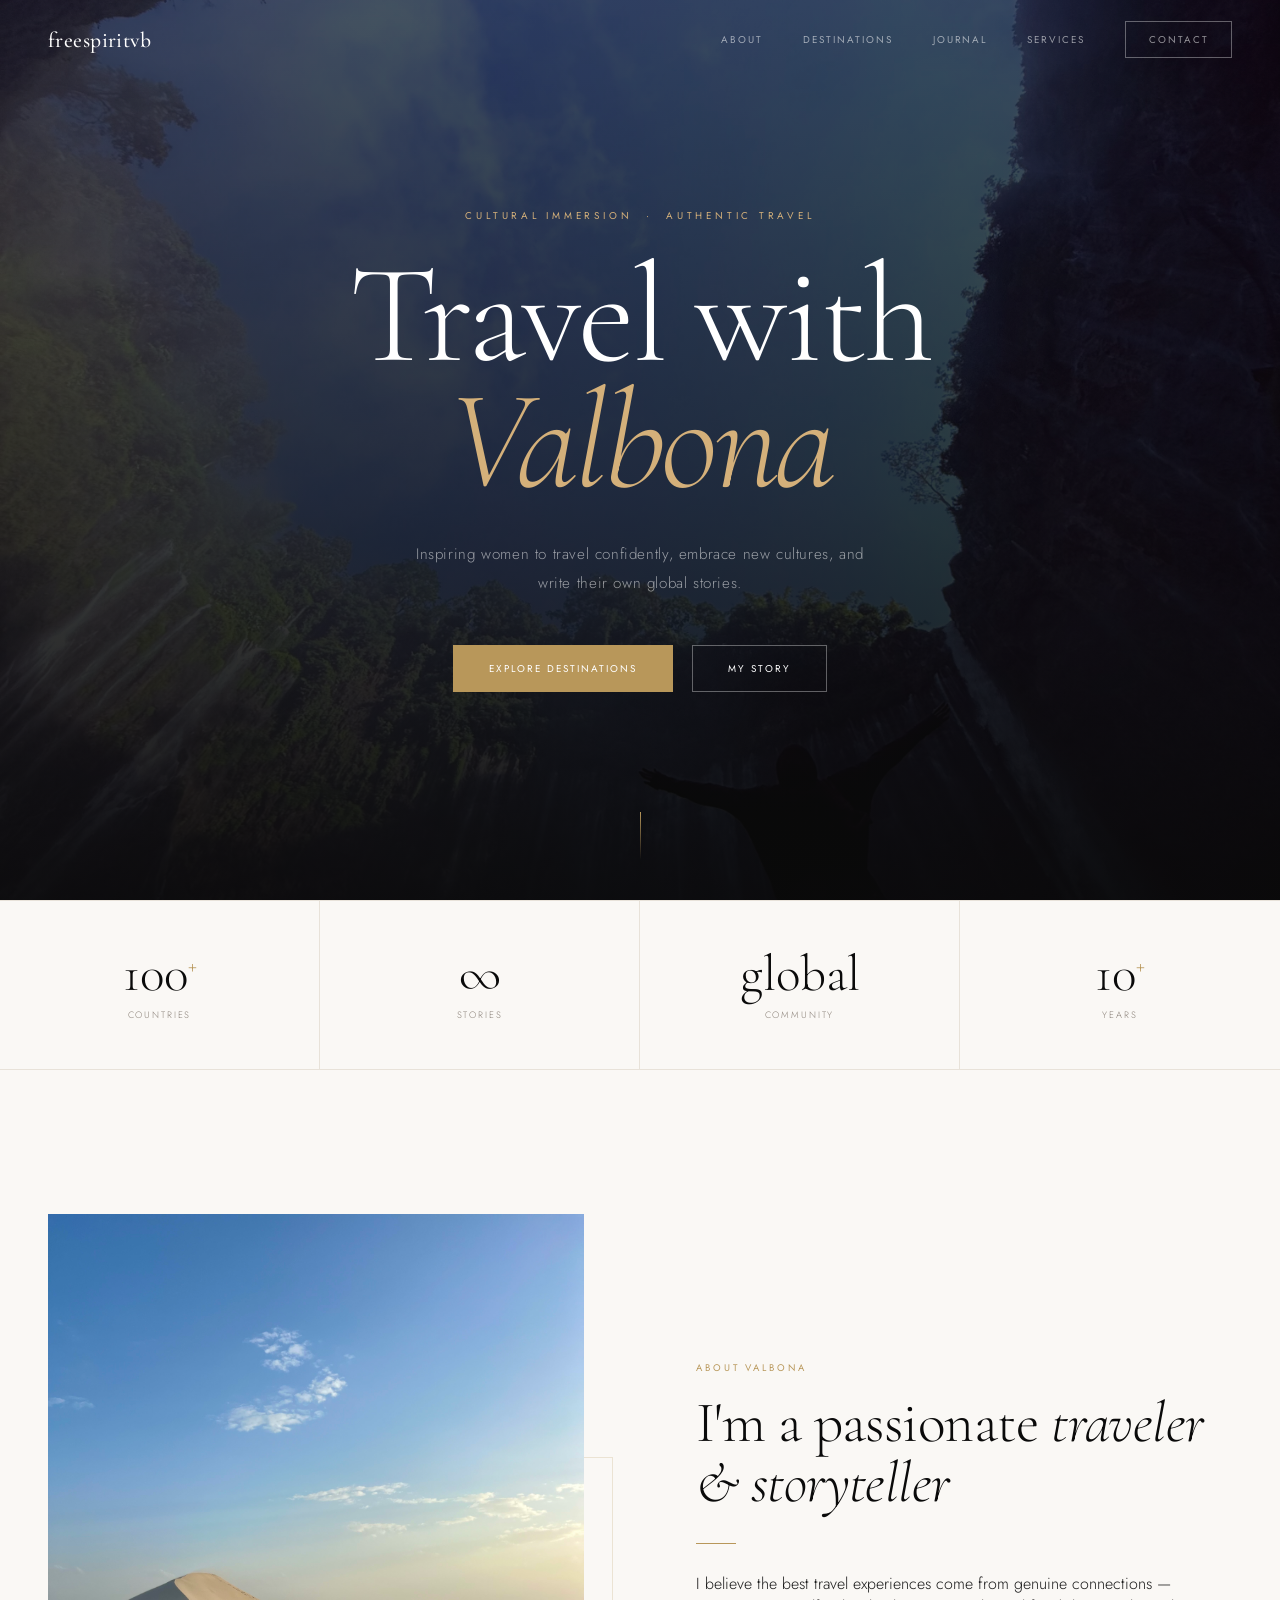
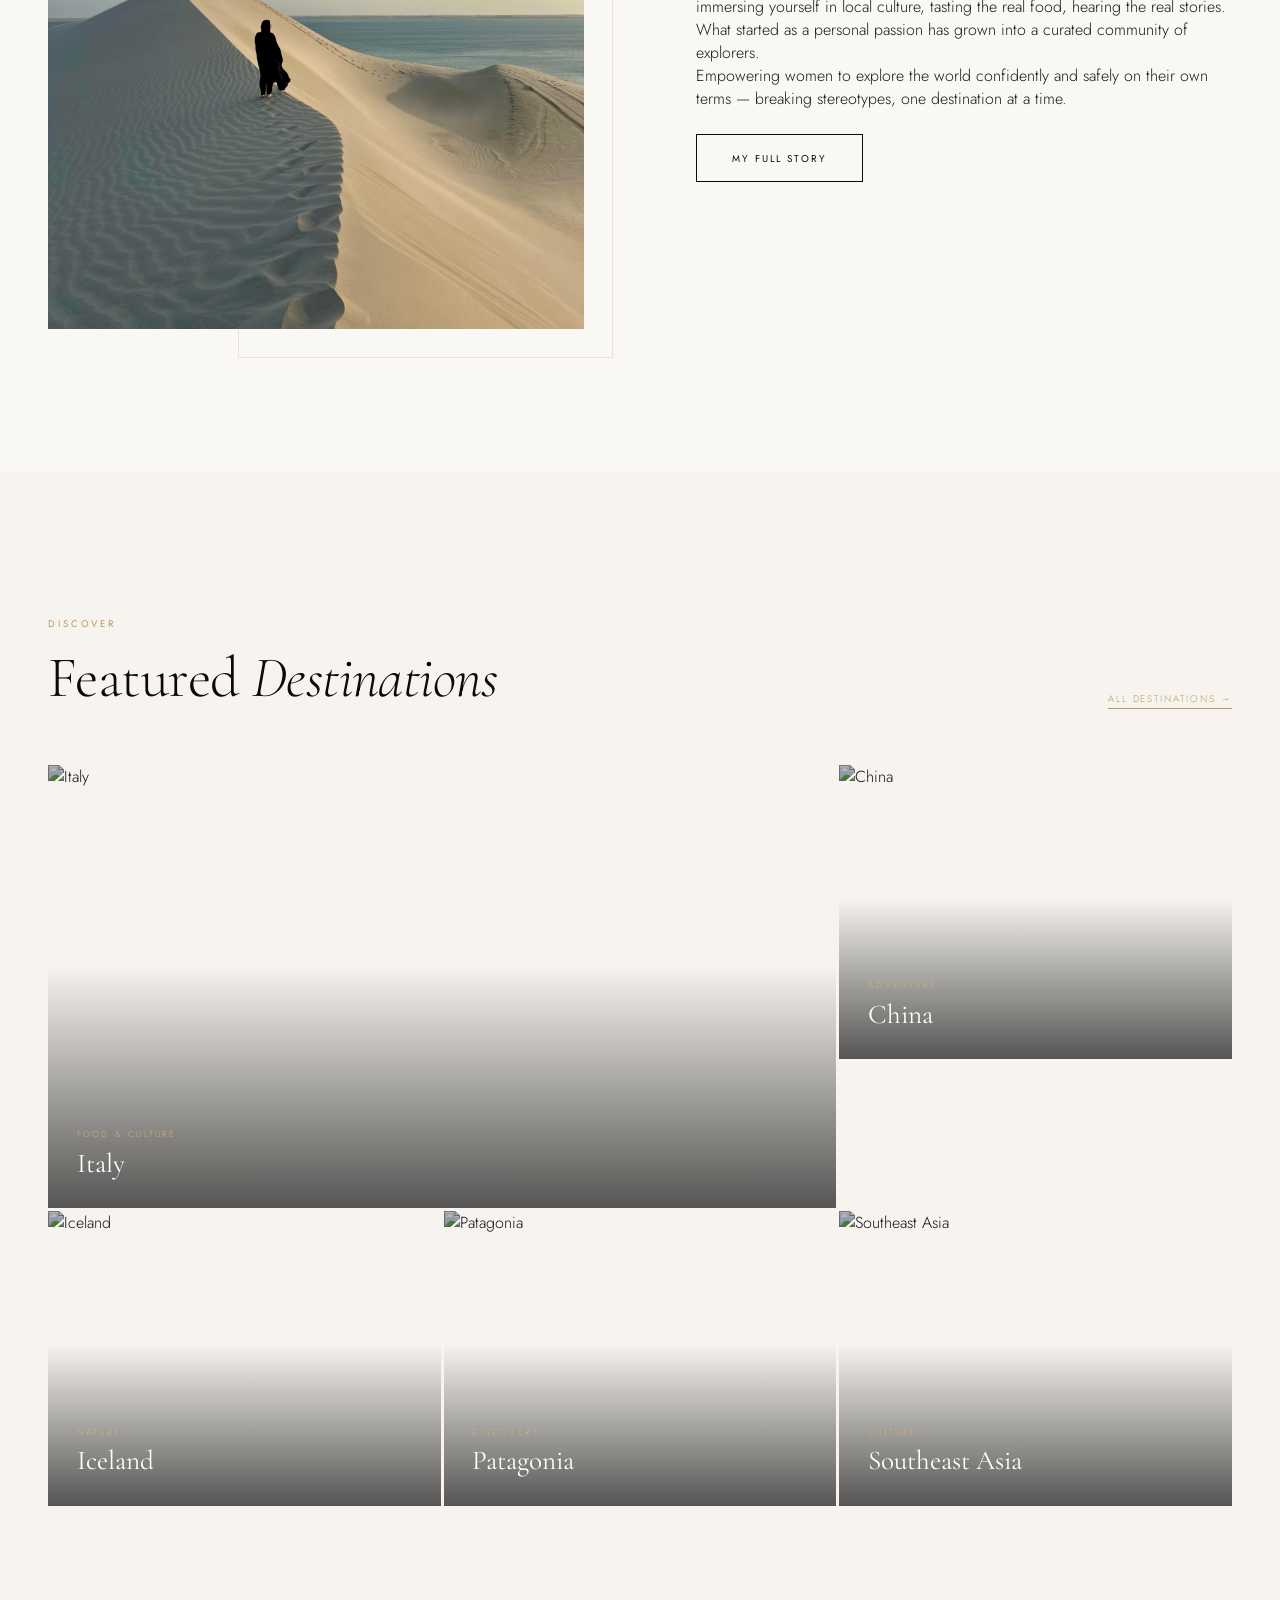
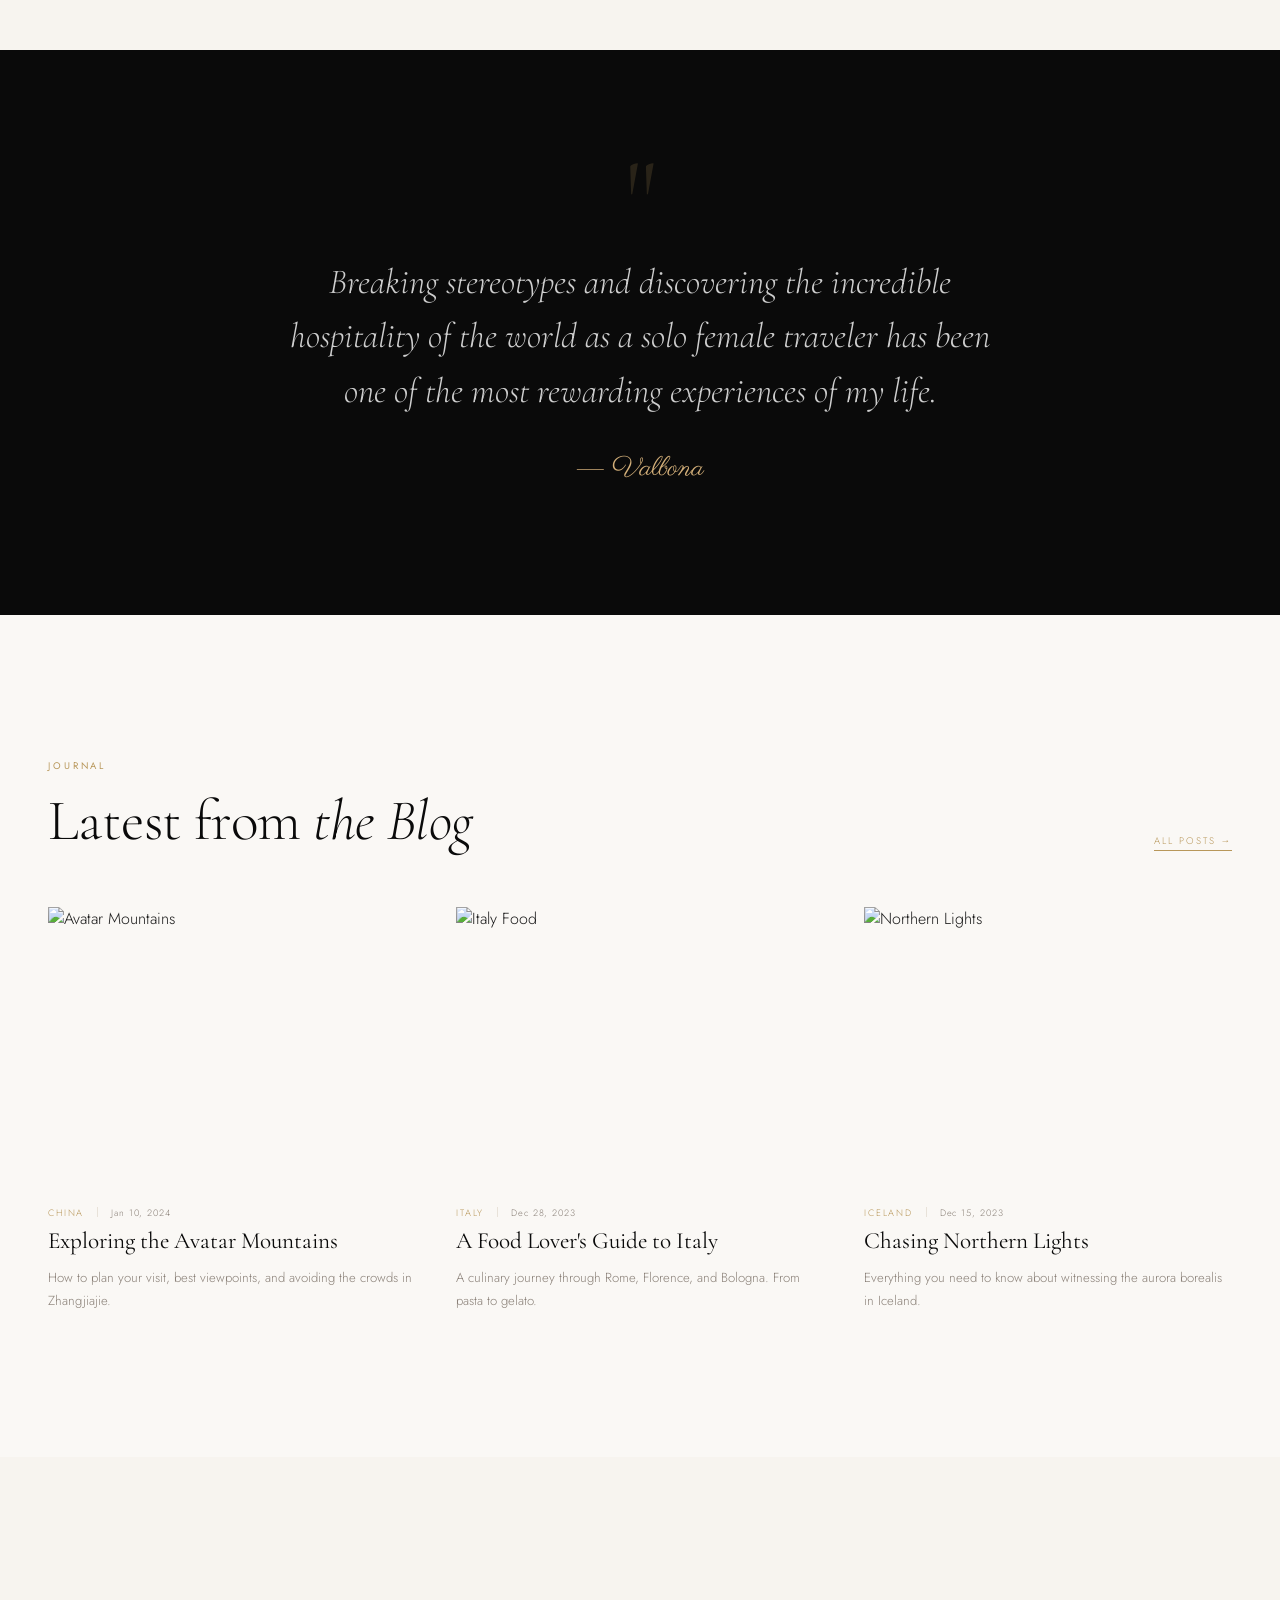
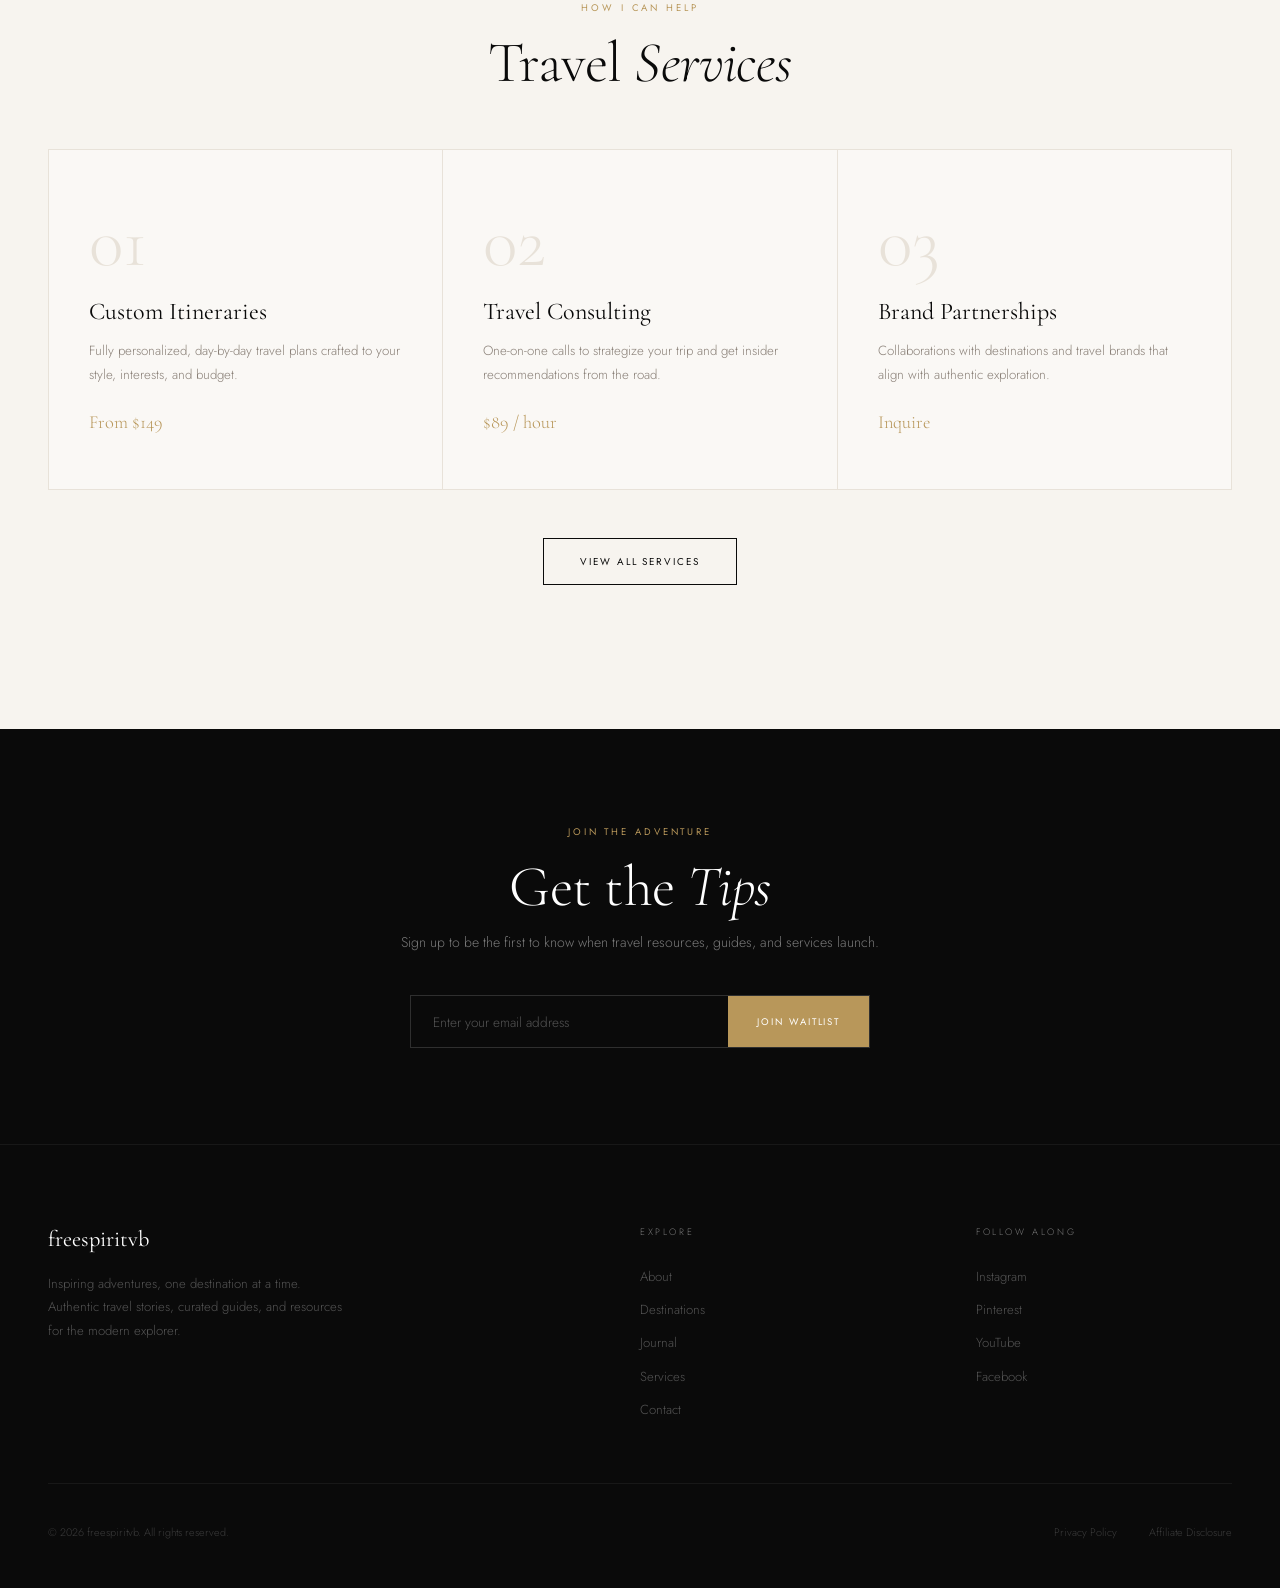
==== commit 0acae075: "Update index.html" ====
--- a/index.html
+++ b/index.html
@@ -15,7 +15,7 @@
     }
     .hero-bg {
       position: absolute; inset: 0;
-      background: url('https://images.unsplash.com/photo-1517760444937-f6397edcbbcd?w=2200&q=80') center/cover;
+      background: url('images/IMG_4832.jpg') center/cover;
       opacity: .42; transform: scale(1.06);
       transition: transform 8s ease-out;
     }
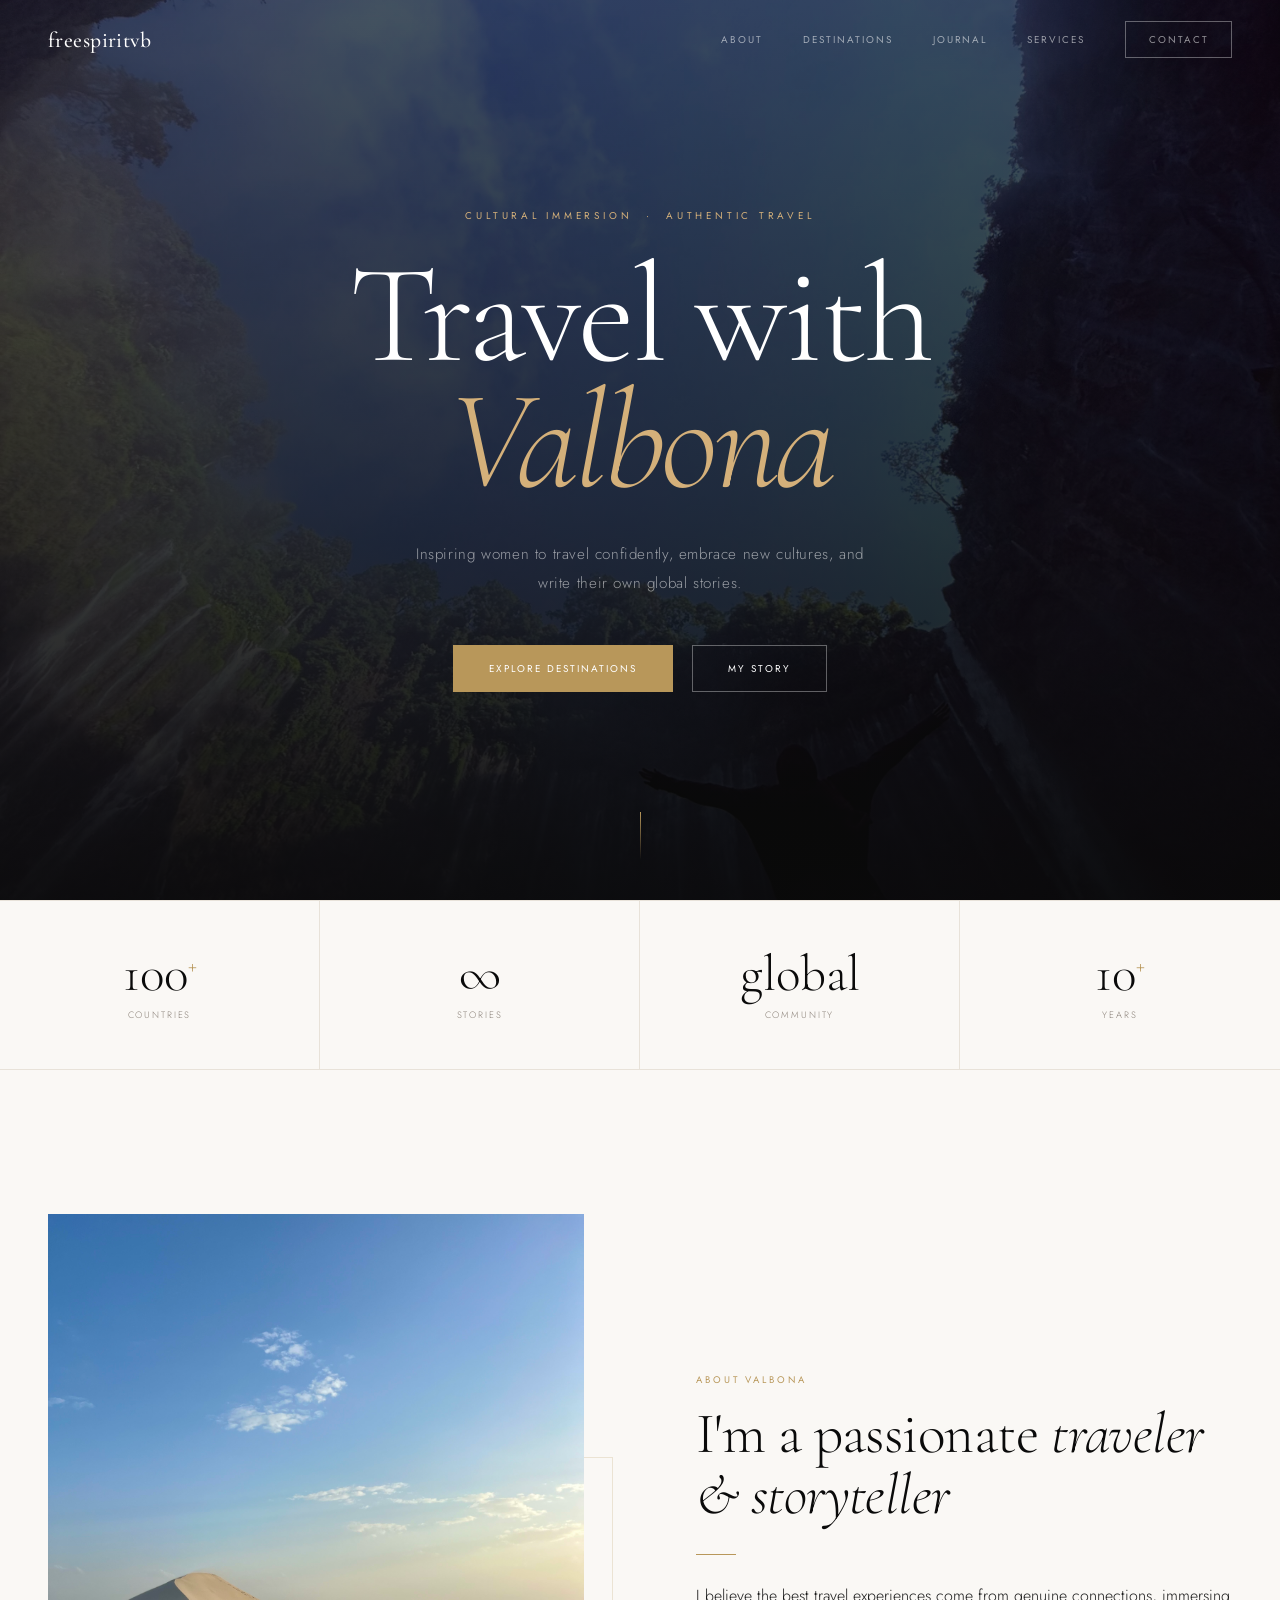
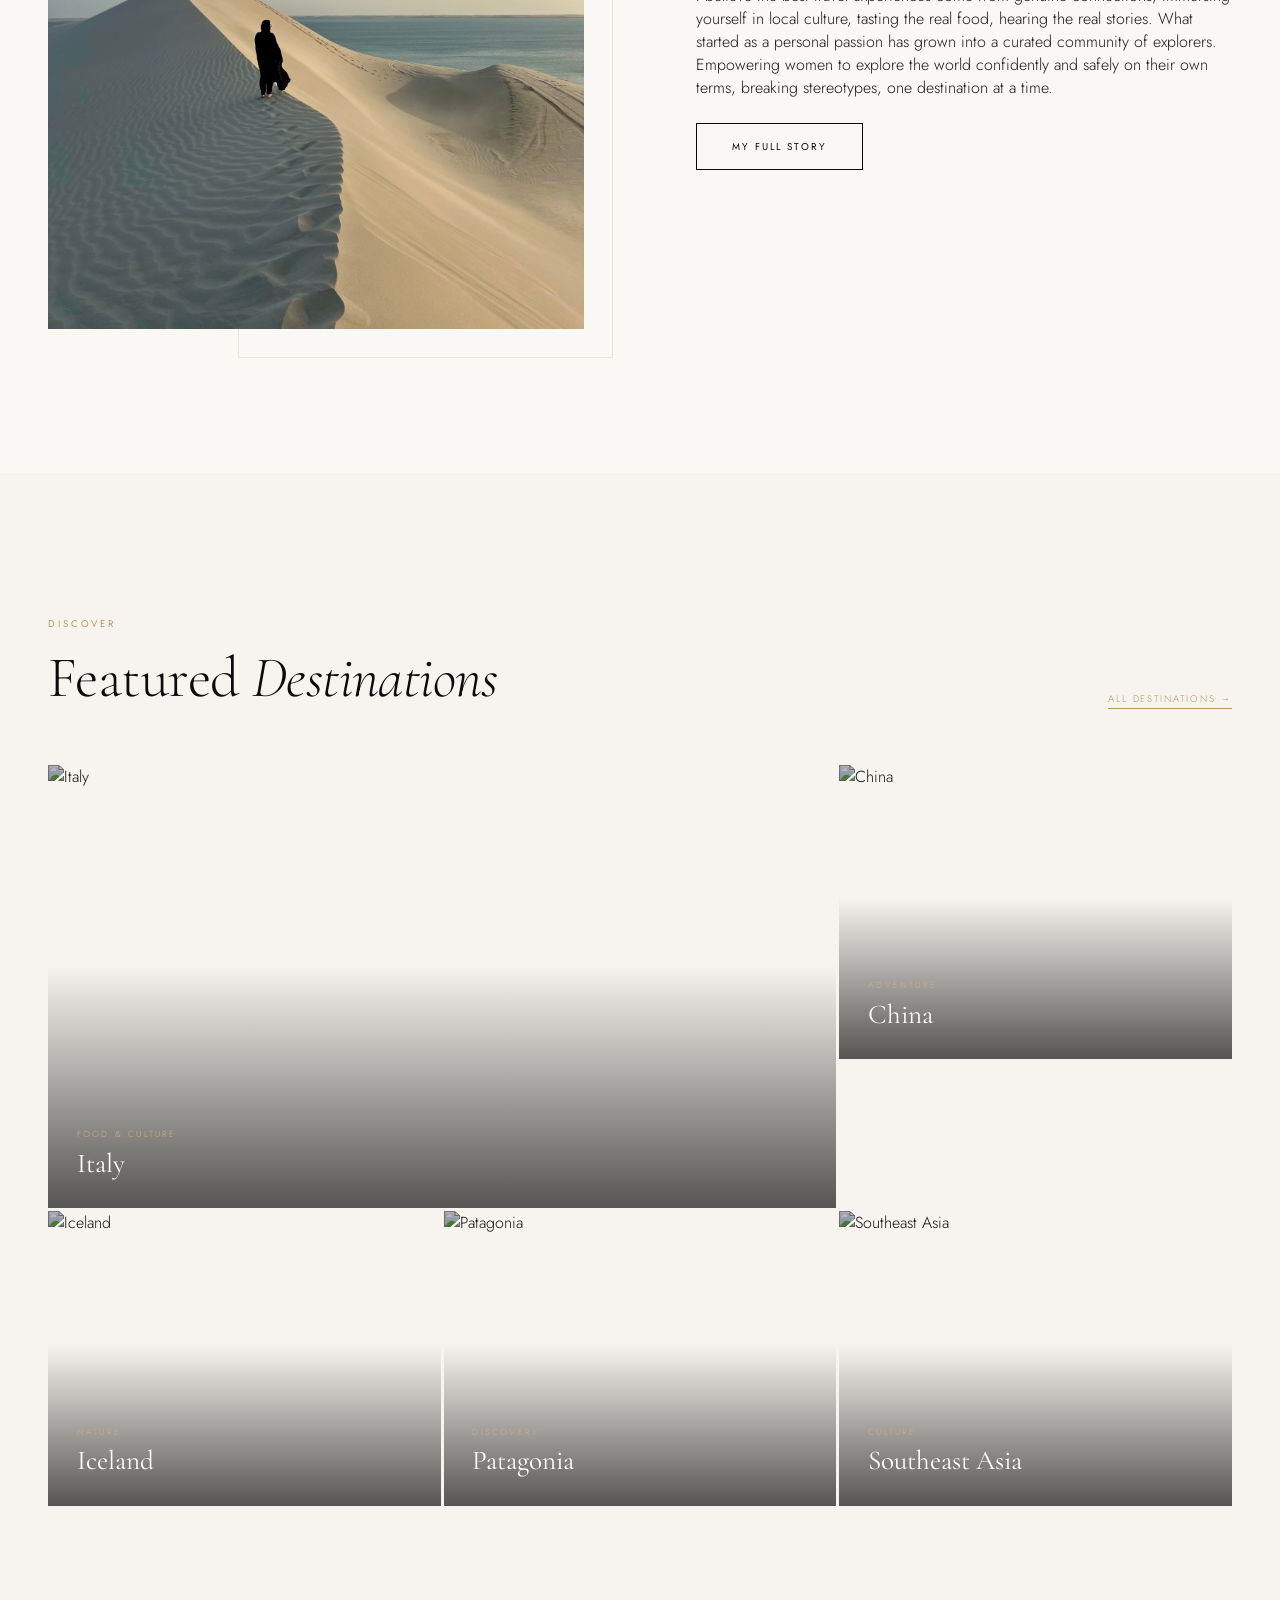
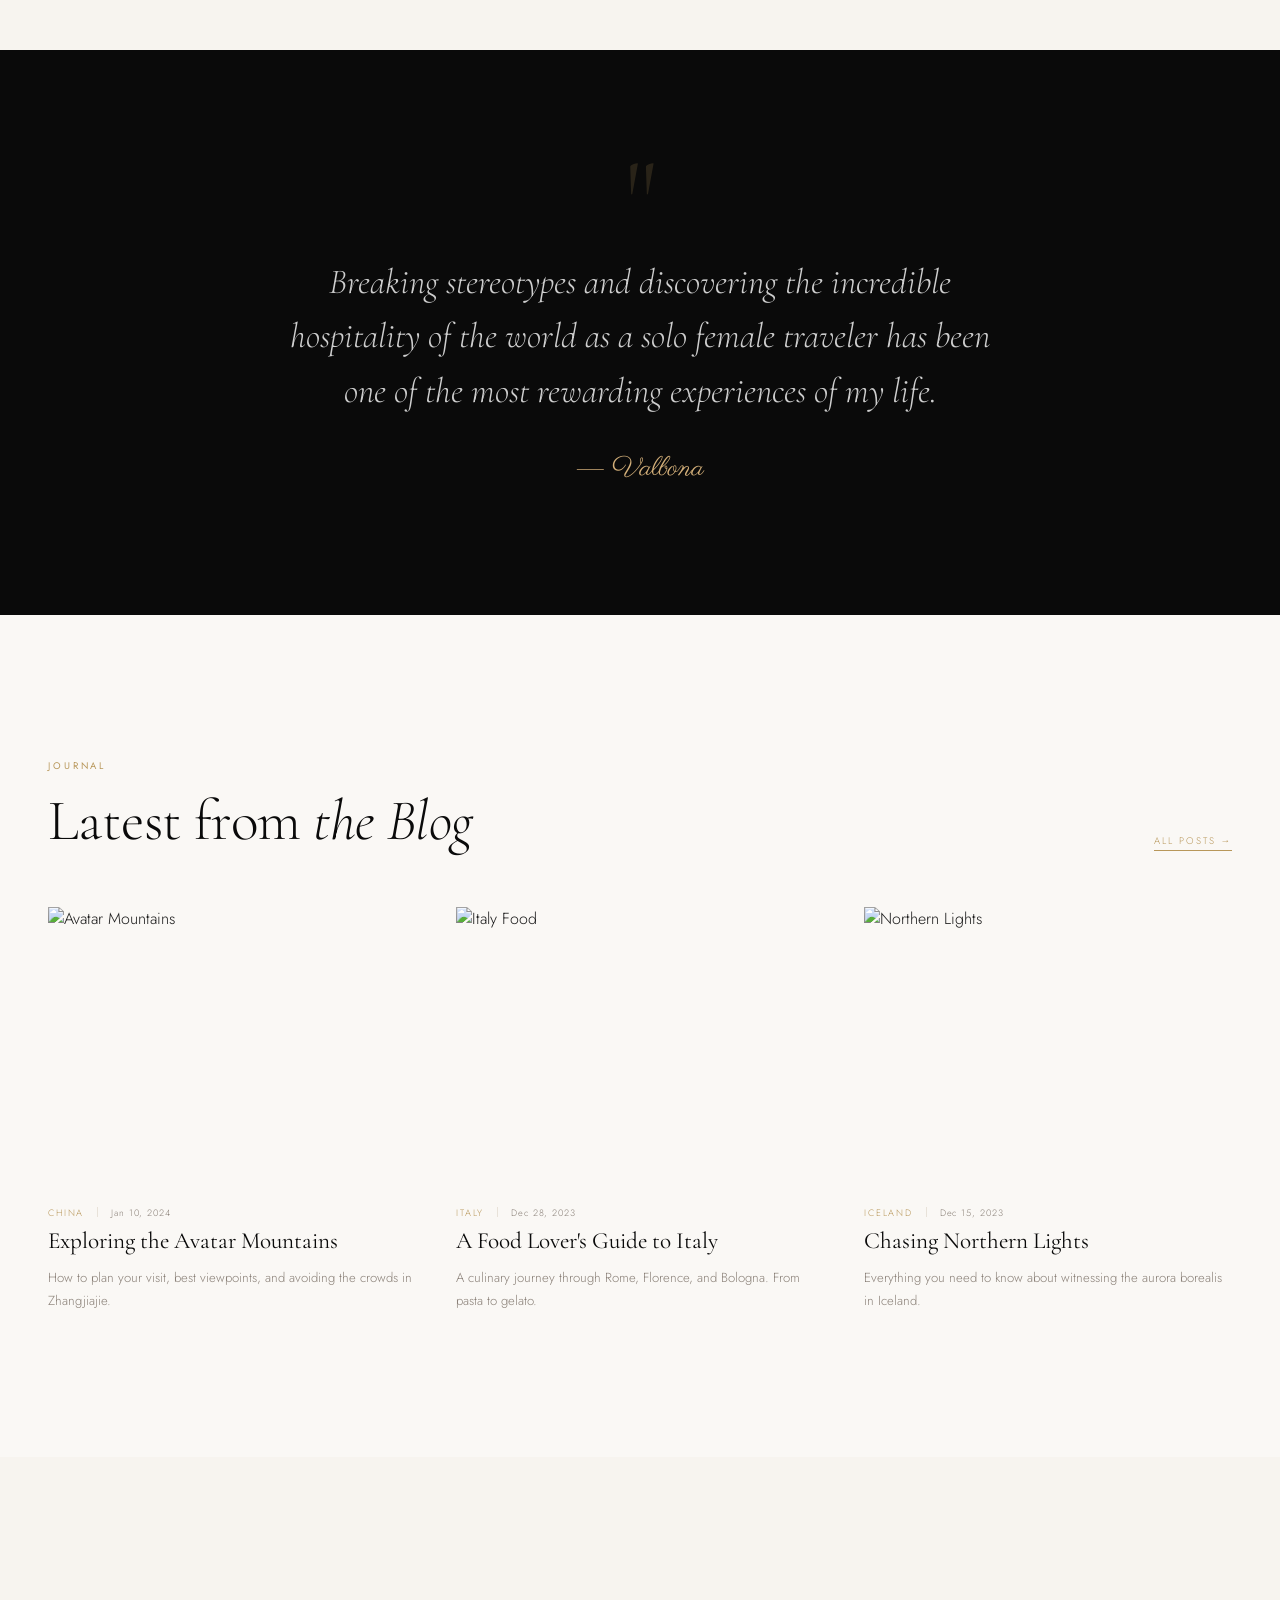
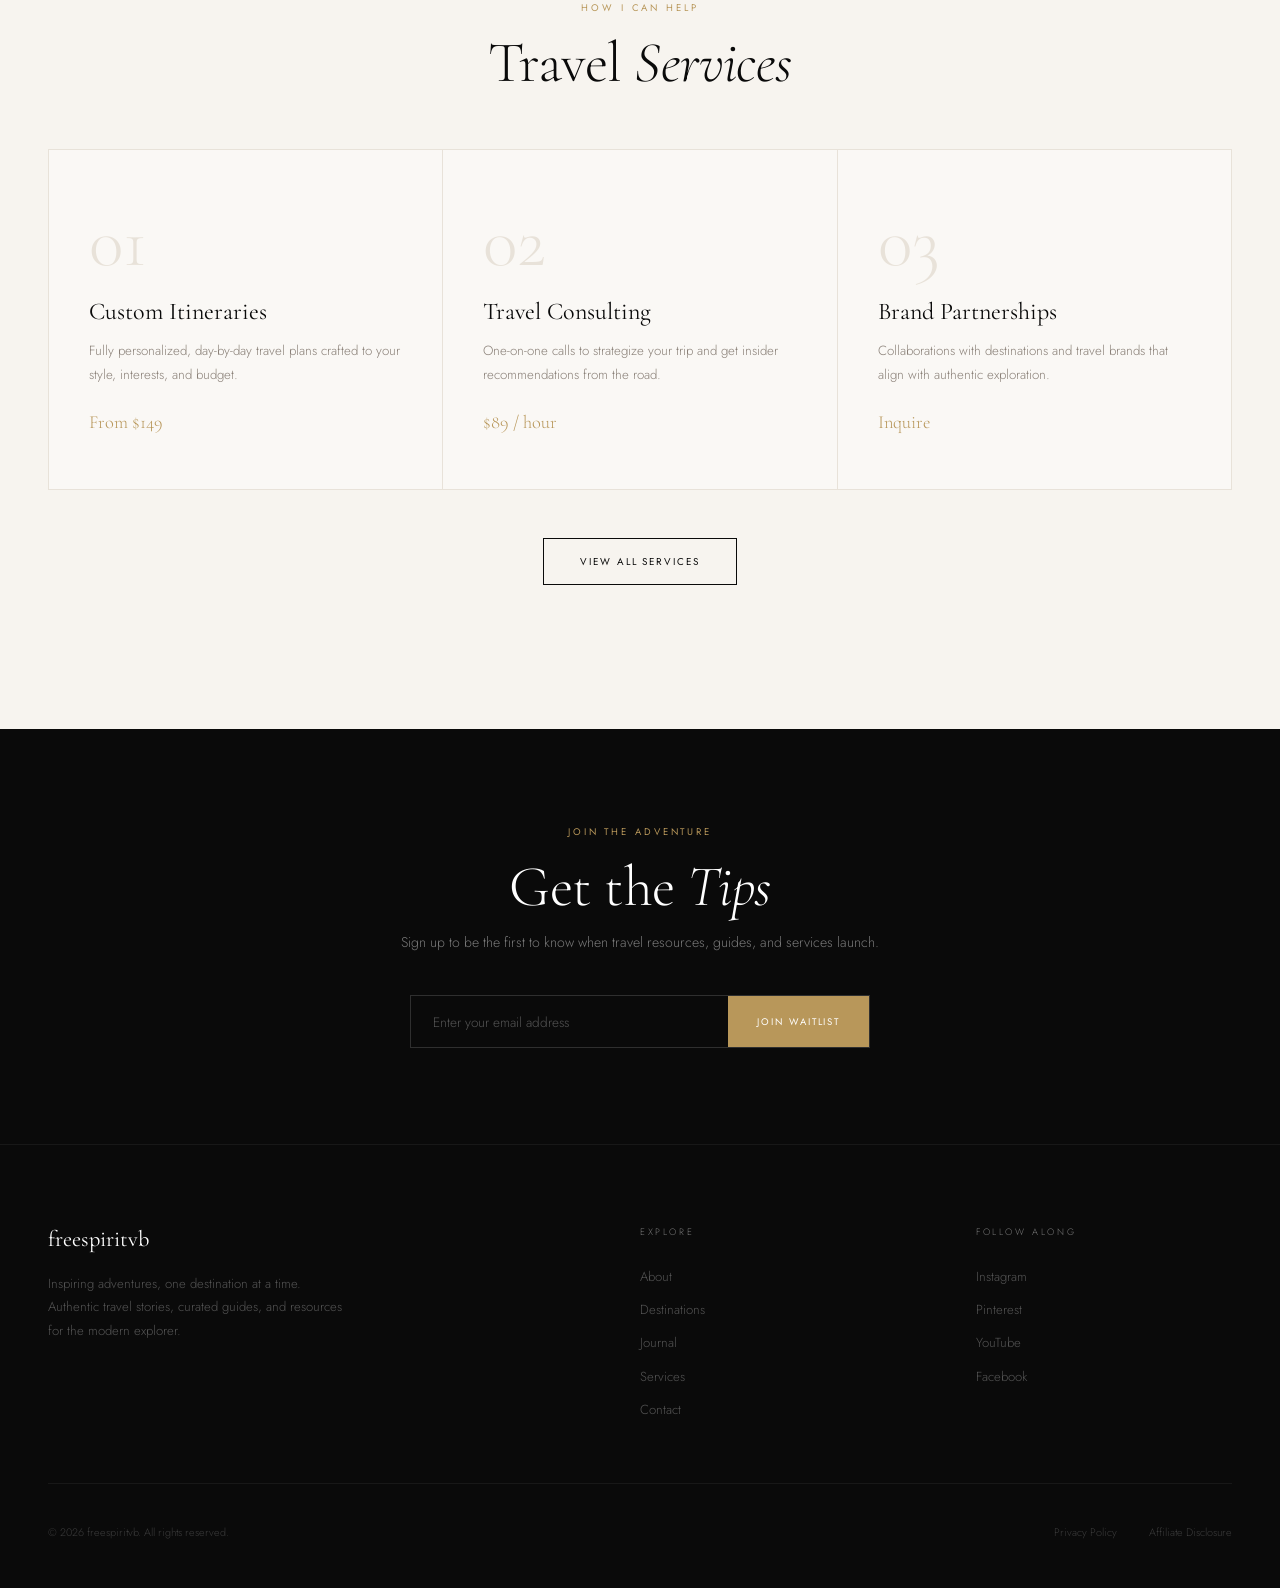
==== commit 38d3543e: "Update index.html" ====
--- a/index.html
+++ b/index.html
@@ -208,8 +208,8 @@
           <span class="eyebrow">About Valbona</span>
           <h2 class="section-title">I'm a passionate <em>traveler & storyteller</em></h2>
           <span class="gold-line"></span>
-          <p>I believe the best travel experiences come from genuine connections — immersing yourself in local culture, tasting the real food, hearing the real stories. What started as a personal passion has grown into a curated community of explorers.</p>
-          <p>Empowering women to explore the world confidently and safely on their own terms — breaking stereotypes, one destination at a time.</p>
+          <p>I believe the best travel experiences come from genuine connections, immersing yourself in local culture, tasting the real food, hearing the real stories. What started as a personal passion has grown into a curated community of explorers.</p>
+          <p>Empowering women to explore the world confidently and safely on their own terms, breaking stereotypes, one destination at a time.</p>
           <a href="about.html" class="btn btn-outline" style="margin-top:1.5rem;">My Full Story</a>
         </div>
       </div>
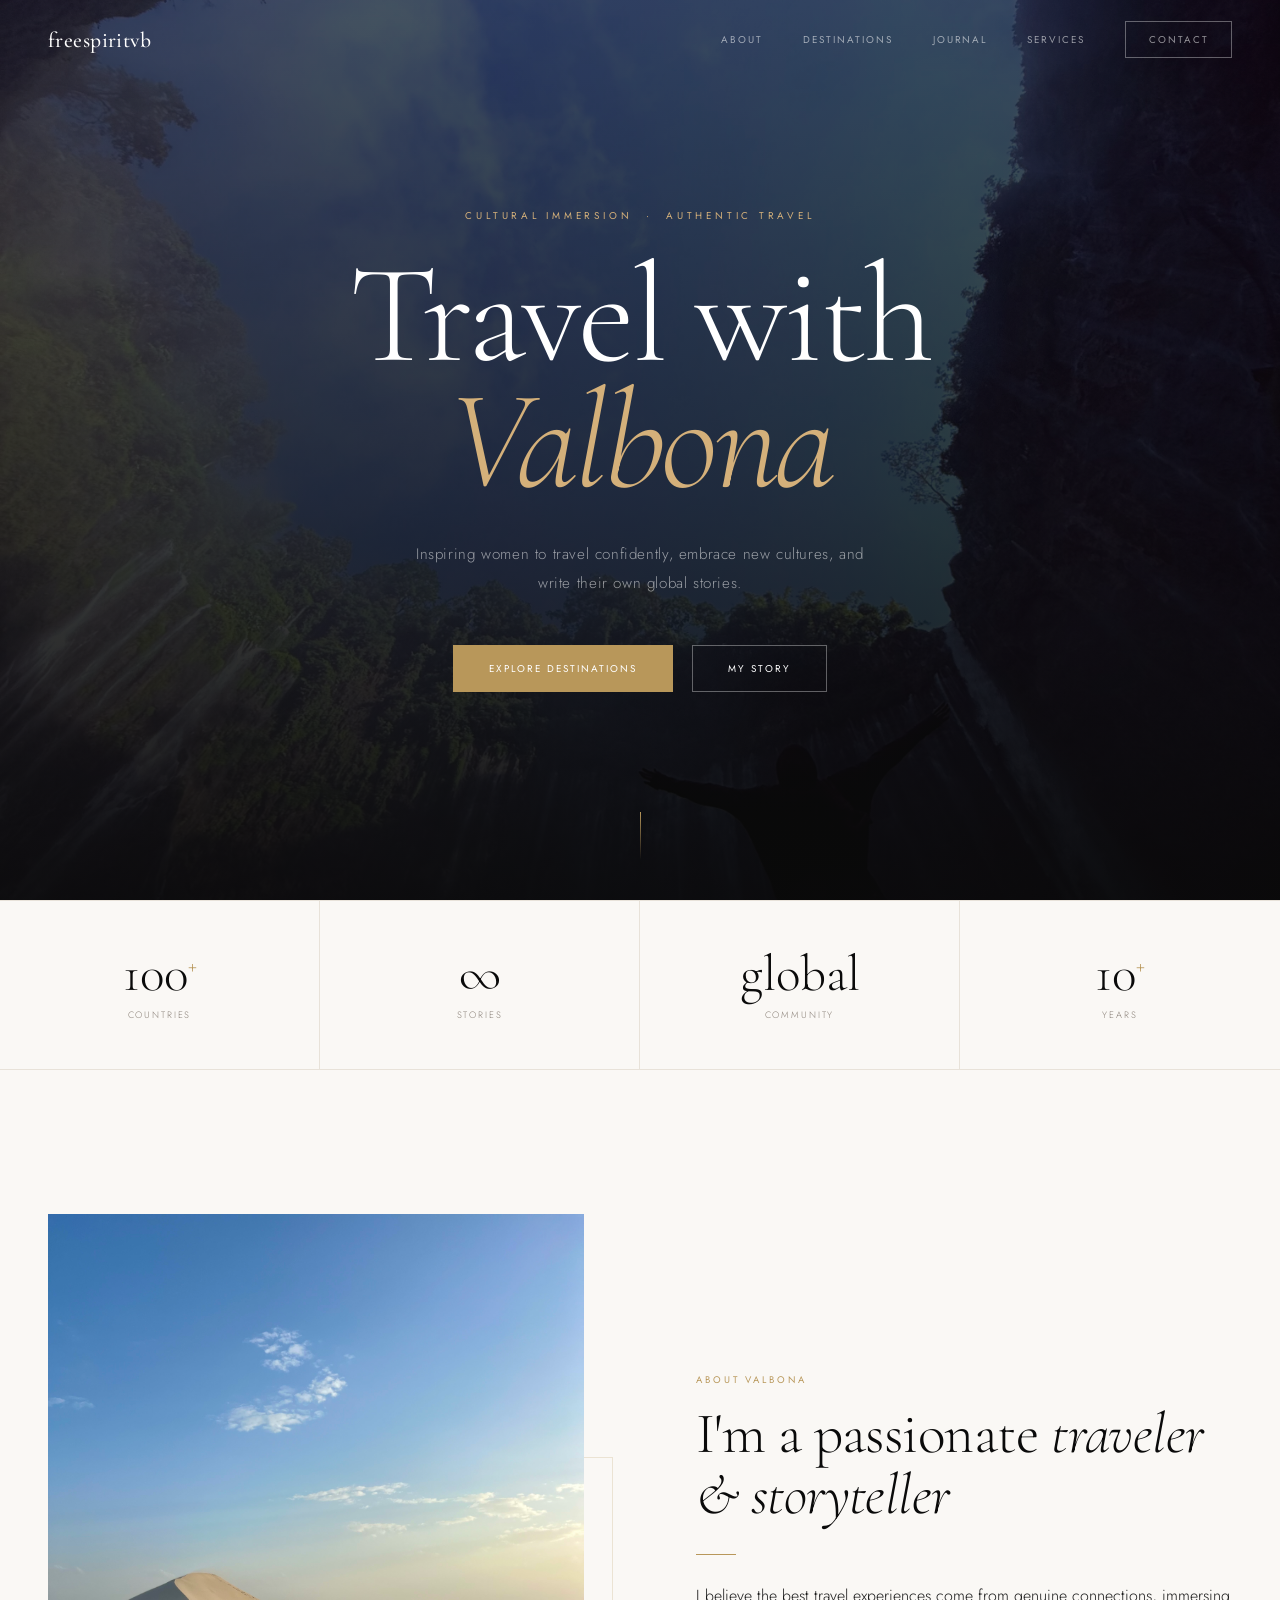
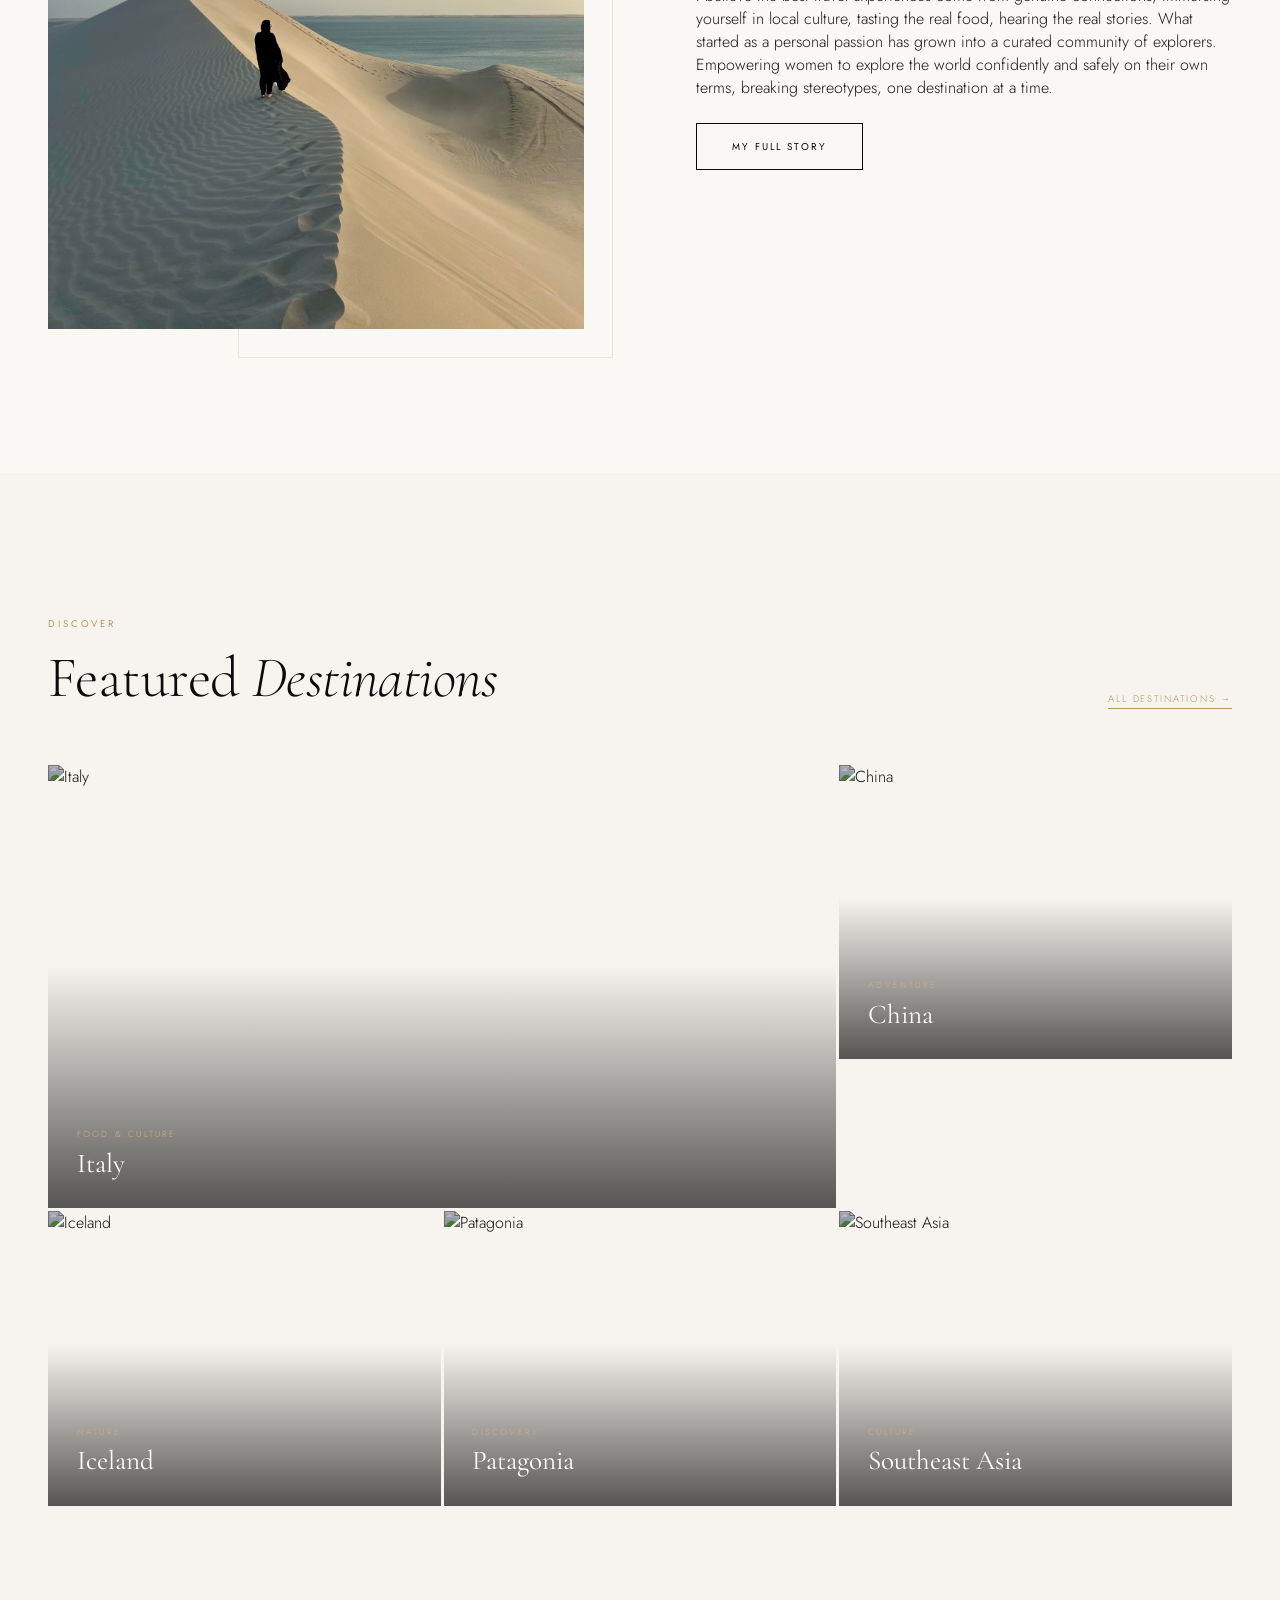
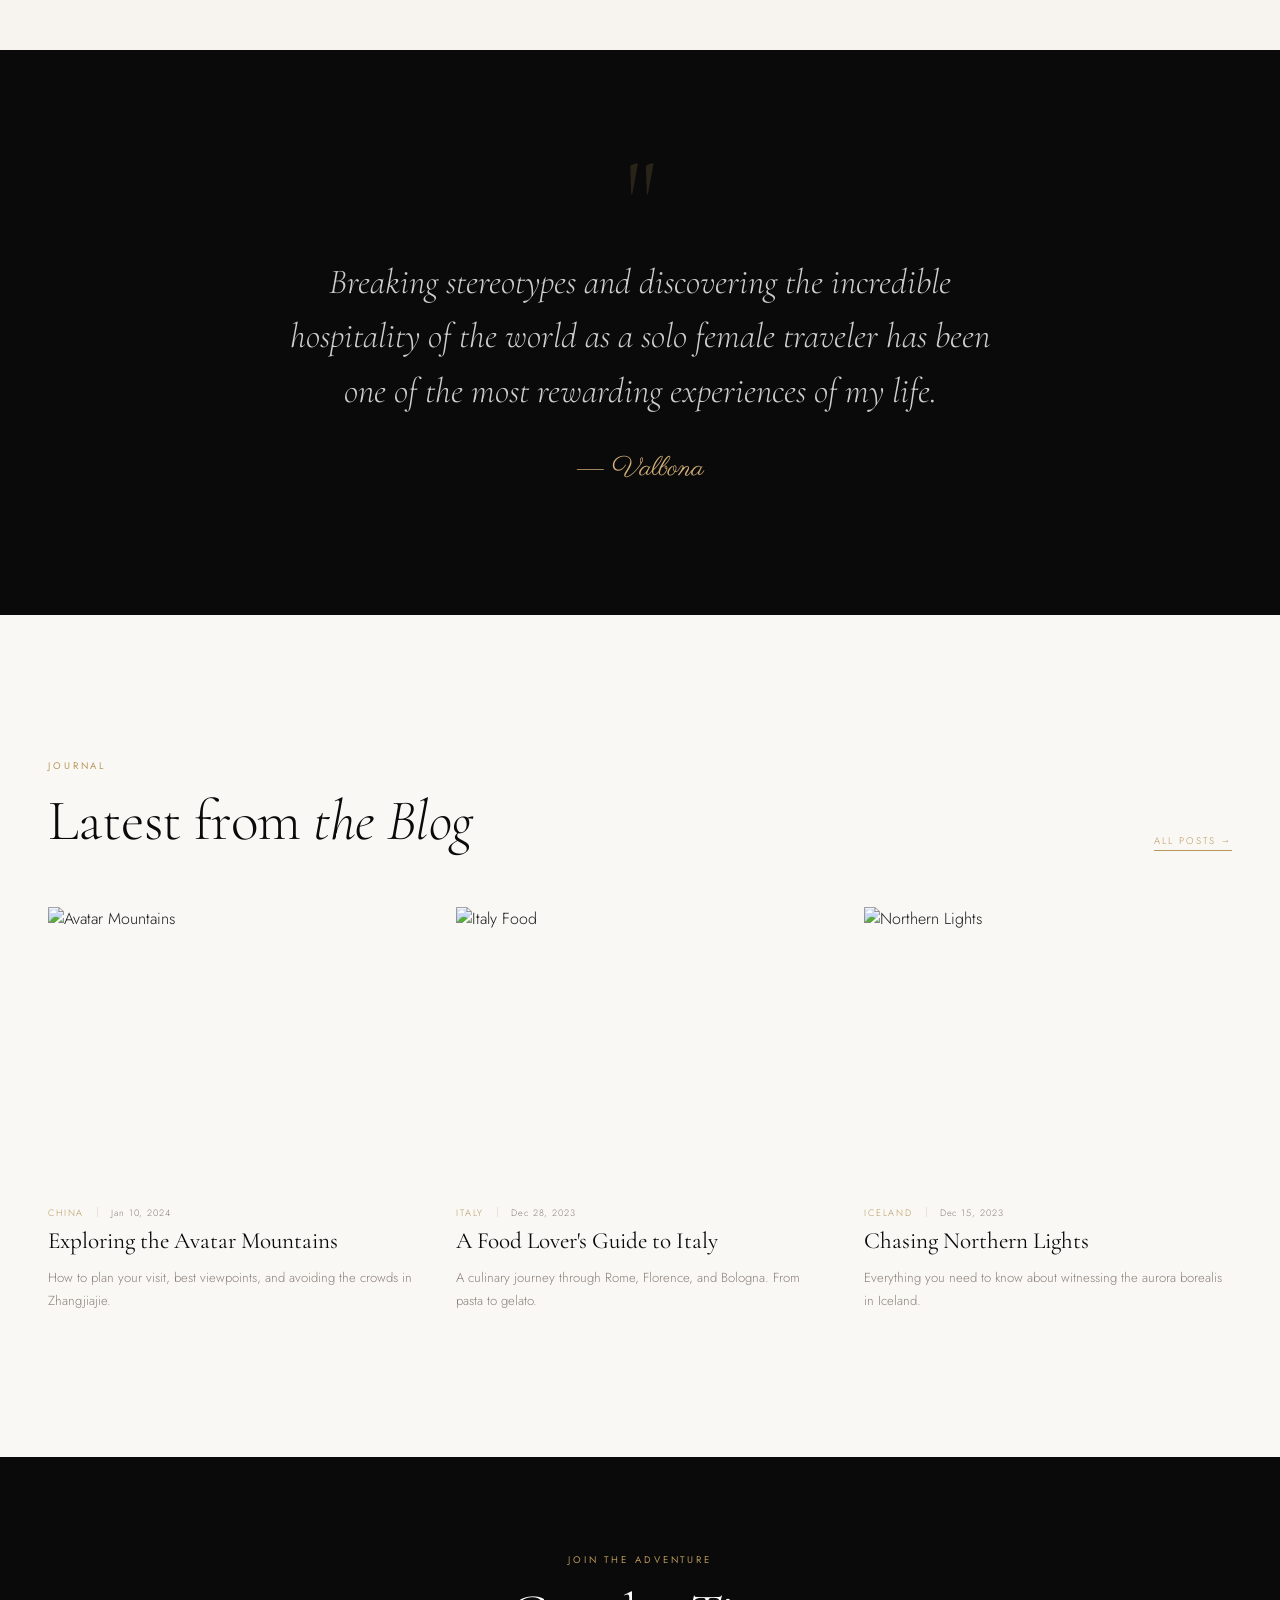
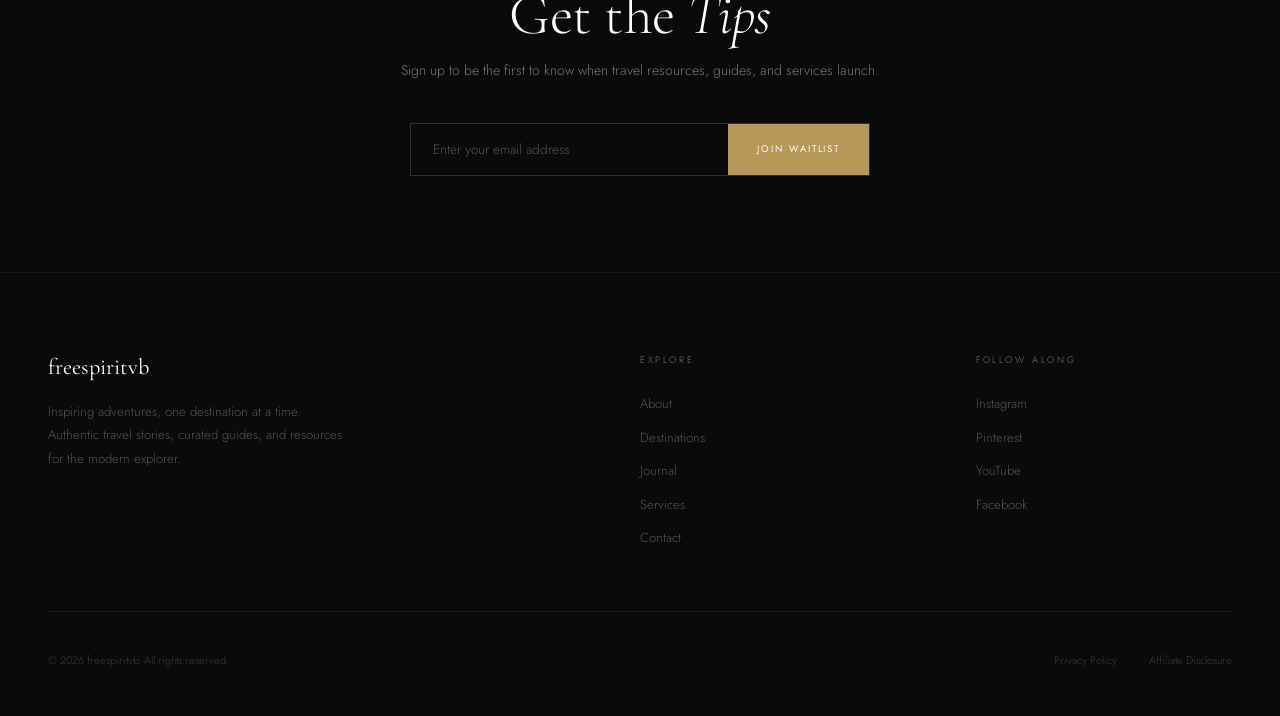
==== commit 19a98843: "Update index.html" ====
--- a/index.html
+++ b/index.html
@@ -299,6 +299,7 @@
   </section>
 
   <!-- SERVICES PREVIEW -->
+   <!-- SERVICES PREVIEW 
   <section class="section-pad bg-off">
     <div class="container">
       <div style="text-align:center;margin-bottom:3.5rem;" class="reveal">
@@ -314,7 +315,7 @@
         <a href="services.html" class="btn btn-outline">View All Services</a>
       </div>
     </div>
-  </section>
+  </section>--> 
 
   <!-- NEWSLETTER -->
   <div class="newsletter-strip reveal">
